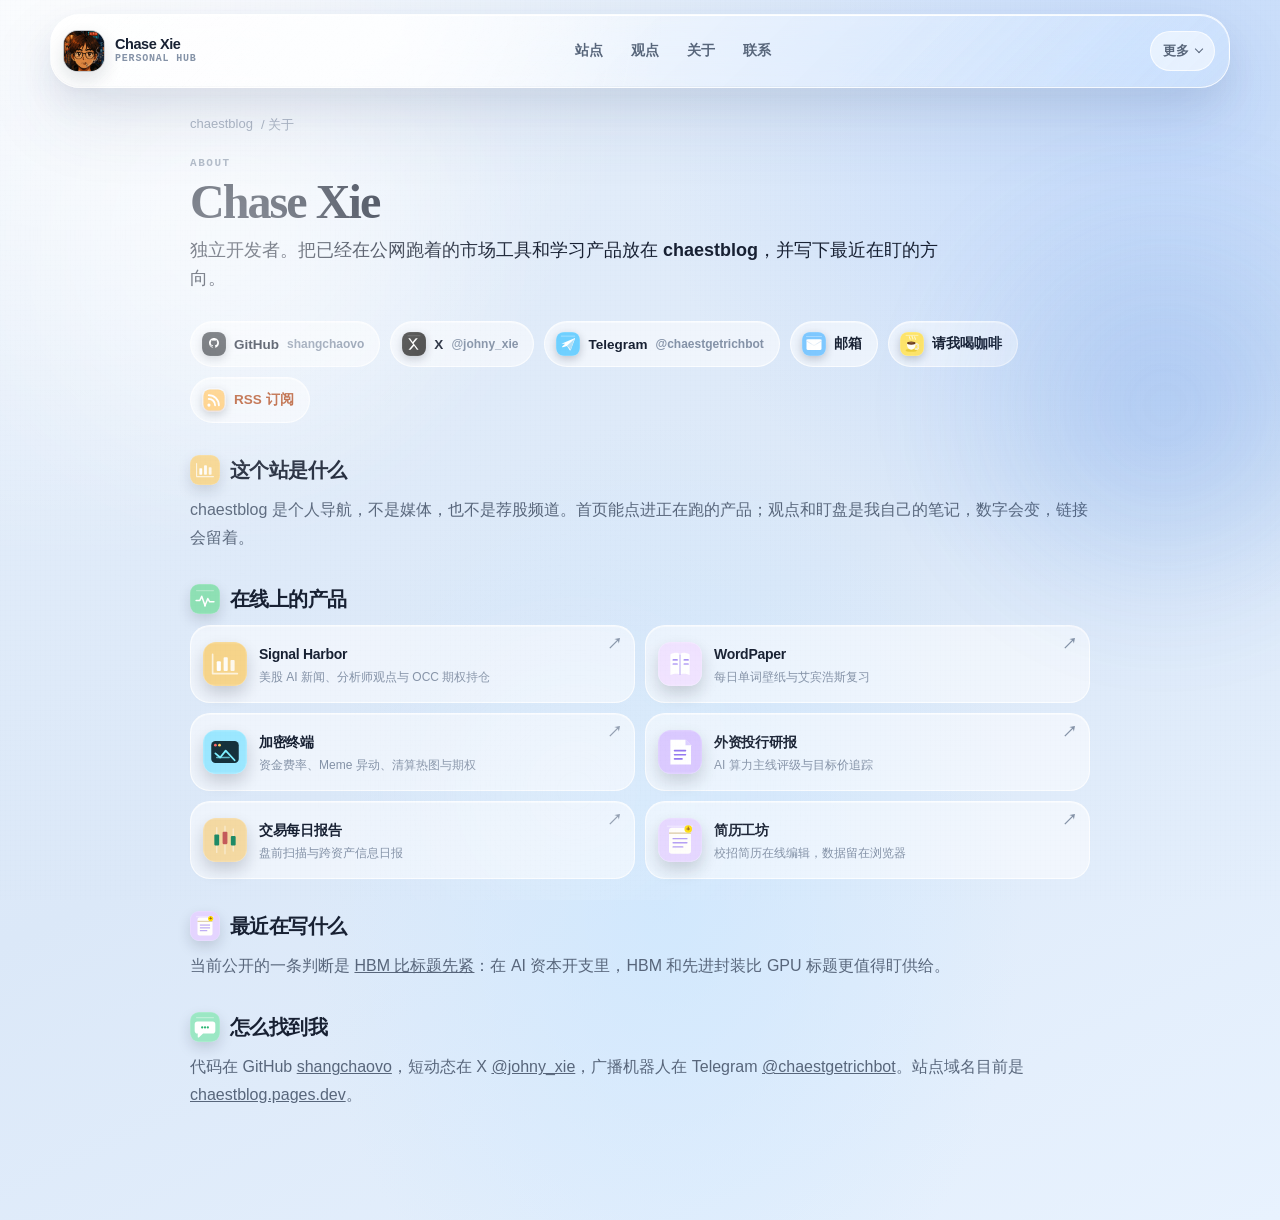
==== about/index.html @ 60d62b8c "Show the Telegram bot on the hub and ship the unpublished homepage updates with it. The live site no" ====
<!doctype html>
<html lang="zh-CN" data-theme="liquid">
  <head>
    <meta charset="UTF-8" />
    <meta name="viewport" content="width=device-width, initial-scale=1.0" />
    <title>关于 Chase Xie · chaestblog</title>
    <meta name="description" content="Chase Xie 是独立开发者。chaestblog 汇总 Signal Harbor、WordPaper 等已上线的市场工具和学习产品。" />
    <link rel="canonical" href="https://chaestblog.pages.dev/about/" />
    <link rel="alternate" type="application/rss+xml" title="chaestblog RSS" href="https://chaestblog.pages.dev/rss.xml" />
    <meta property="og:type" content="profile" />
    <meta property="og:locale" content="zh_CN" />
    <meta property="og:site_name" content="chaestblog" />
    <meta property="og:url" content="https://chaestblog.pages.dev/about/" />
    <meta property="og:title" content="关于 Chase Xie · chaestblog" />
    <meta property="og:description" content="独立开发者。做市场工具和学习产品，公开站点写在 chaestblog。" />
    <meta property="og:image" content="https://chaestblog.pages.dev/assets/og.jpg" />
    <meta name="twitter:card" content="summary_large_image" />
    <meta name="twitter:site" content="@johny_xie" />
    <meta name="twitter:title" content="关于 Chase Xie · chaestblog" />
    <meta name="twitter:description" content="独立开发者。做市场工具和学习产品，公开站点写在 chaestblog。" />
    <meta name="twitter:image" content="https://chaestblog.pages.dev/assets/og.jpg" />
    <link rel="icon" type="image/svg+xml" href="/assets/favicon.svg" />
    <link rel="stylesheet" href="/css/themes.css?v=20260905a" />
    <link rel="stylesheet" href="/css/styles.css?v=20260905a" />
    <script type="application/ld+json">
      {
        "@context": "https://schema.org",
        "@type": "AboutPage",
        "url": "https://chaestblog.pages.dev/about/",
        "name": "关于 Chase Xie",
        "inLanguage": "zh-CN",
        "mainEntity": {
          "@type": "Person",
          "@id": "https://chaestblog.pages.dev/#person",
          "name": "Chase Xie",
          "url": "https://chaestblog.pages.dev/",
          "image": "https://chaestblog.pages.dev/assets/avatar.jpg",
          "jobTitle": "独立开发者",
          "description": "做市场工具和学习产品，公开 Signal Harbor、WordPaper、加密终端、外资研报、交易日报和校招简历工坊。",
          "email": "mailto:shangchaoxie888@gmail.com",
          "sameAs": [
            "https://github.com/shangchaovo",
            "https://x.com/johny_xie",
            "https://t.me/chaestgetrichbot",
            "https://buymeacoffee.com/chasetse"
          ]
        }
      }
    </script>
    <script>
      (function () {
        try {
          var theme = localStorage.getItem("hubTheme");
          if (theme === "liquid" || theme === "eye" || theme === "ink") {
            document.documentElement.dataset.theme = theme;
            return;
          }
          if (window.matchMedia && window.matchMedia("(prefers-color-scheme: dark)").matches) {
            document.documentElement.dataset.theme = "ink";
          }
        } catch (error) {}
      })();
    </script>
  </head>
  <body class="page">
    <div class="atmosphere" aria-hidden="true">
      <span class="blob blob-a"></span>
      <span class="blob blob-b"></span>
      <span class="blob blob-c"></span>
    </div>
    <header class="nav glass">
      <a class="brand" href="/">
        <img class="brand-avatar" src="/assets/avatar.jpg" alt="Chase Xie" width="40" height="40" />
        <span class="brand-copy">
          <strong>Chase Xie</strong>
          <small>Personal Hub</small>
        </span>
      </a>
      <nav class="nav-links" aria-label="页面">
        <a href="/#sites">站点</a>
        <a href="/notes/">观点</a>
        <a href="/about/" aria-current="page">关于</a>
        <a href="/#contact">联系</a>
      </nav>
      <div class="nav-tools">
        <details class="nav-more">
          <summary>更多</summary>
          <div class="nav-more-panel">
            <span class="nav-menu-label">显示主题</span>
            <div class="theme-switch" role="radiogroup" aria-label="主题">
              <button class="theme-btn" type="button" data-theme="liquid" aria-pressed="true" title="Liquid Glass"><i class="orb orb-liquid" aria-hidden="true"></i><span>玻璃</span></button>
              <button class="theme-btn" type="button" data-theme="eye" aria-pressed="false" title="护眼"><i class="orb orb-eye" aria-hidden="true"></i><span>护眼</span></button>
              <button class="theme-btn" type="button" data-theme="ink" aria-pressed="false" title="墨夜"><i class="orb orb-ink" aria-hidden="true"></i><span>墨夜</span></button>
            </div>
          </div>
        </details>
      </div>
    </header>
    <main class="page-doc about-doc">
      <p class="crumbs"><a href="/">chaestblog</a> / 关于</p>
      <p class="kicker">About</p>
      <h1>Chase Xie</h1>
      <p class="lede">独立开发者。把已经在公网跑着的市场工具和学习产品放在 chaestblog，并写下最近在盯的方向。</p>
      <div class="identity-links">
        <a class="btn" rel="me noopener" href="https://github.com/shangchaovo" target="_blank"><img class="app-icon" src="/assets/icons/github.svg" alt="" width="22" height="22" />GitHub <span class="identity-handle">shangchaovo</span></a>
        <a class="btn" rel="me noopener" href="https://x.com/johny_xie" target="_blank"><img class="app-icon" src="/assets/icons/x.svg" alt="" width="22" height="22" />X <span class="identity-handle">@johny_xie</span></a>
        <a class="btn" href="https://t.me/chaestgetrichbot" target="_blank" rel="noopener"><img class="app-icon" src="/assets/icons/telegram.svg" alt="" width="22" height="22" />Telegram <span class="identity-handle">@chaestgetrichbot</span></a>
        <a class="btn" href="mailto:shangchaoxie888@gmail.com"><img class="app-icon" src="/assets/icons/mail.svg" alt="" width="22" height="22" />邮箱</a>
        <a class="btn" href="https://buymeacoffee.com/chasetse" target="_blank" rel="noopener"><img class="app-icon" src="/assets/icons/coffee.svg" alt="" width="22" height="22" />请我喝咖啡</a>
        <a class="btn rss-button" href="/rss/"><img class="app-icon" src="/assets/icons/rss.svg" alt="" width="22" height="22" />RSS 订阅</a>
      </div>
      <div class="prose">
        <h2><img class="section-icon" src="/assets/icons/chart.svg" alt="" width="30" height="30" />这个站是什么</h2>
        <p>chaestblog 是个人导航，不是媒体，也不是荐股频道。首页能点进正在跑的产品；观点和盯盘是我自己的笔记，数字会变，链接会留着。</p>
        <h2><img class="section-icon" src="/assets/icons/pulse.svg" alt="" width="30" height="30" />在线上的产品</h2>
        <ul class="about-projects">
          <li><a class="about-project" href="https://signal-harbor-terminal.signal-harbor.workers.dev/#overview" target="_blank" rel="noopener"><img class="app-icon" src="/assets/icons/chart.svg" alt="" width="44" height="44" /><span><strong>Signal Harbor</strong><small>美股 AI 新闻、分析师观点与 OCC 期权持仓</small></span><span class="about-project-arrow" aria-hidden="true">↗</span></a></li>
          <li><a class="about-project" href="https://wordpaper.pages.dev/" target="_blank" rel="noopener"><img class="app-icon" src="/assets/icons/book.svg" alt="" width="44" height="44" /><span><strong>WordPaper</strong><small>每日单词壁纸与艾宾浩斯复习</small></span><span class="about-project-arrow" aria-hidden="true">↗</span></a></li>
          <li><a class="about-project" href="https://crypto-funding-arbitrage.pages.dev/" target="_blank" rel="noopener"><img class="app-icon" src="/assets/icons/terminal.svg" alt="" width="44" height="44" /><span><strong>加密终端</strong><small>资金费率、Meme 异动、清算热图与期权</small></span><span class="about-project-arrow" aria-hidden="true">↗</span></a></li>
          <li><a class="about-project" href="https://fresearch.cc.cd/" target="_blank" rel="noopener"><img class="app-icon" src="/assets/icons/file.svg" alt="" width="44" height="44" /><span><strong>外资投行研报</strong><small>AI 算力主线评级与目标价追踪</small></span><span class="about-project-arrow" aria-hidden="true">↗</span></a></li>
          <li><a class="about-project" href="https://dailytrade.cc.cd/" target="_blank" rel="noopener"><img class="app-icon" src="/assets/icons/candles.svg" alt="" width="44" height="44" /><span><strong>交易每日报告</strong><small>盘前扫描与跨资产信息日报</small></span><span class="about-project-arrow" aria-hidden="true">↗</span></a></li>
          <li><a class="about-project" href="https://resume-5lv.pages.dev/" target="_blank" rel="noopener"><img class="app-icon" src="/assets/icons/notes.svg" alt="" width="44" height="44" /><span><strong>简历工坊</strong><small>校招简历在线编辑，数据留在浏览器</small></span><span class="about-project-arrow" aria-hidden="true">↗</span></a></li>
        </ul>
        <h2><img class="section-icon" src="/assets/icons/notes.svg" alt="" width="30" height="30" />最近在写什么</h2>
        <p>当前公开的一条判断是 <a href="/notes/hbm-supply/">HBM 比标题先紧</a>：在 AI 资本开支里，HBM 和先进封装比 GPU 标题更值得盯供给。</p>
        <h2><img class="section-icon" src="/assets/icons/chat.svg" alt="" width="30" height="30" />怎么找到我</h2>
        <p>代码在 GitHub <a rel="me" href="https://github.com/shangchaovo">shangchaovo</a>，短动态在 X <a rel="me" href="https://x.com/johny_xie">@johny_xie</a>，广播机器人在 Telegram <a href="https://t.me/chaestgetrichbot" target="_blank" rel="noopener">@chaestgetrichbot</a>。站点域名目前是 <a href="https://chaestblog.pages.dev/">chaestblog.pages.dev</a>。</p>
      </div>
    </main>
    <script src="/js/page.js?v=20260905a" type="module"></script>
  </body>
</html>
---- css/themes.css ----
:root {
  --font: -apple-system, BlinkMacSystemFont, "SF Pro Text", "PingFang SC", "Hiragino Sans GB", "Noto Sans CJK SC", sans-serif;
  --font-display: "Iowan Old Style", "Palatino Linotype", "Songti SC", "STSong", "Noto Serif CJK SC", Georgia, serif;
  --font-mono: "SFMono-Regular", "SF Mono", ui-monospace, Menlo, monospace;
  --radius: 32px;
  --radius-sm: 18px;
  --nav-h: 74px;
  --dock-h: 88px;
  --glass-x: 28%;
  --glass-y: 16%;
  --tint: #5b7fd6;
}

:root[data-theme="liquid"] {
  color-scheme: light;
  --bg-0: #e7f0fb;
  --bg-1: #dbe8f8;
  --ink: #182133;
  --sub: #58667b;
  --muted: #8492a7;
  --accent: #3978dc;
  --article-link: #1265d6;
  --accent-ink: #fff;
  --line: rgba(255, 255, 255, 0.74);
  --line-strong: rgba(43, 70, 110, 0.14);
  --glass-fill: linear-gradient(135deg, rgba(255, 255, 255, 0.77) 0%, rgba(255, 255, 255, 0.42) 46%, rgba(219, 233, 252, 0.46) 100%);
  --glass-thick: linear-gradient(135deg, rgba(255, 255, 255, 0.94), rgba(235, 244, 255, 0.65));
  --glass-shadow:
    inset 0 1px 0 rgba(255, 255, 255, 0.96),
    inset 0 -1px 0 rgba(40, 56, 78, 0.04),
    0 14px 32px rgba(56, 83, 123, 0.09),
    0 32px 74px rgba(56, 83, 123, 0.1);
  --good: #1f8a66;
  --warn: #c47b24;
  --danger: #c45b5b;
  --chip: rgba(255, 255, 255, 0.52);
  --grain: rgba(67, 98, 142, 0.025);
}

:root[data-theme="eye"] {
  color-scheme: light;
  --bg-0: #ece6d2;
  --bg-1: #e3ecd6;
  --ink: #333c2c;
  --sub: #5f6a4e;
  --muted: #7f896c;
  --accent: #53673a;
  --article-link: #2166b2;
  --accent-ink: #f7f3e4;
  --line: rgba(255, 250, 230, 0.74);
  --line-strong: rgba(72, 84, 52, 0.16);
  --glass-fill: linear-gradient(155deg, rgba(255, 251, 236, 0.78), rgba(232, 237, 210, 0.52));
  --glass-thick: linear-gradient(155deg, rgba(255, 252, 240, 0.92), rgba(236, 240, 214, 0.72));
  --glass-shadow:
    inset 0 1px 0 rgba(255, 255, 244, 0.92),
    0 12px 30px rgba(70, 82, 48, 0.08);
  --good: #456434;
  --warn: #9a6a28;
  --danger: #a85a48;
  --chip: rgba(255, 250, 232, 0.72);
  --grain: rgba(70, 82, 48, 0.04);
}

:root[data-theme="ink"] {
  color-scheme: dark;
  --bg-0: #090d14;
  --bg-1: #121925;
  --ink: #eef3fb;
  --sub: #9aa8bc;
  --muted: #748196;
  --accent: #7cb4ff;
  --article-link: #78b2ff;
  --accent-ink: #0b1018;
  --line: rgba(255, 255, 255, 0.14);
  --line-strong: rgba(180, 206, 240, 0.22);
  --glass-fill: linear-gradient(155deg, rgba(38, 52, 74, 0.72), rgba(14, 20, 32, 0.5));
  --glass-thick: linear-gradient(155deg, rgba(54, 72, 98, 0.8), rgba(20, 28, 42, 0.72));
  --glass-shadow:
    inset 0 1px 0 rgba(255, 255, 255, 0.14),
    0 18px 48px rgba(0, 0, 0, 0.38);
  --good: #6dcea0;
  --warn: #e0b05a;
  --danger: #ef8b8b;
  --chip: rgba(255, 255, 255, 0.07);
  --grain: rgba(255, 255, 255, 0.03);
}

[data-tint="violet"] { --tint: #6f63e8; }
[data-tint="cyan"] { --tint: #1f9bb8; }
[data-tint="amber"] { --tint: #c4842a; }
[data-tint="rose"] { --tint: #c45d70; }
[data-tint="gold"] { --tint: #b7922a; }
[data-tint="blue"] { --tint: #2b6fd6; }
[data-tint="green"] { --tint: #248b62; }

:root[data-theme="ink"] [data-tint="violet"] { --tint: #a8a0ff; }
:root[data-theme="ink"] [data-tint="cyan"] { --tint: #6ed5ea; }
:root[data-theme="ink"] [data-tint="amber"] { --tint: #e2b05c; }
:root[data-theme="ink"] [data-tint="rose"] { --tint: #f0a0ae; }
:root[data-theme="ink"] [data-tint="gold"] { --tint: #e6c66a; }
:root[data-theme="ink"] [data-tint="green"] { --tint: #71d6a5; }

html, body { min-height: 100%; }

body {
  margin: 0;
  color: var(--ink);
  font-family: var(--font);
  background:
    radial-gradient(ellipse at 6% -4%, rgba(255, 255, 255, 0.92), transparent 34%),
    radial-gradient(ellipse at 92% 8%, rgba(130, 178, 255, 0.3), transparent 32%),
    radial-gradient(ellipse at 52% 74%, rgba(202, 230, 255, 0.65), transparent 38%),
    linear-gradient(155deg, var(--bg-0), var(--bg-1) 52%, #e8f2fe);
}

body::after {
  content: "";
  position: fixed;
  inset: 0;
  z-index: 0;
  pointer-events: none;
  opacity: 0.32;
  background-image:
    linear-gradient(var(--grain) 1px, transparent 1px),
    linear-gradient(90deg, var(--grain) 1px, transparent 1px);
  background-size: 5px 5px;
}

.atmosphere {
  position: fixed;
  inset: 0;
  z-index: 0;
  overflow: hidden;
  pointer-events: none;
}

.blob {
  position: absolute;
  border-radius: 50%;
  filter: blur(52px);
  opacity: 0.65;
}

.blob-a {
  top: -8%;
  left: -6%;
  width: 48vw;
  height: 48vw;
  background: radial-gradient(circle, rgba(255, 255, 255, 0.92), transparent 68%);
}

.blob-b {
  top: 18%;
  right: -10%;
  width: 38vw;
  height: 38vw;
  background: radial-gradient(circle, color-mix(in srgb, var(--accent) 38%, transparent), transparent 70%);
}

.blob-c {
  bottom: -12%;
  left: 28%;
  width: 34vw;
  height: 34vw;
  background: radial-gradient(circle, rgba(255, 255, 255, 0.35), transparent 68%);
}

:root[data-theme="ink"] .blob-a {
  background: radial-gradient(circle, rgba(90, 140, 210, 0.22), transparent 68%);
}

@media (prefers-reduced-transparency: reduce) {
  :root {
    --glass-fill: var(--bg-0);
    --glass-thick: var(--bg-0);
  }
  .glass {
    backdrop-filter: none !important;
    -webkit-backdrop-filter: none !important;
  }
  .blob { display: none; }
}

@media (prefers-reduced-motion: reduce) {
  .blob { filter: none; }
}
---- css/styles.css ----
*, *::before, *::after { box-sizing: border-box; }
html { scroll-behavior: smooth; }
img { max-width: 100%; }
a { color: inherit; }
button, input, textarea, select { font: inherit; color: inherit; }
:focus-visible { outline: 2px solid var(--accent); outline-offset: 3px; }

.sprite {
  position: absolute;
  width: 0;
  height: 0;
  overflow: hidden;
}

.ic {
  width: 18px;
  height: 18px;
  flex: 0 0 auto;
  fill: none;
  stroke: currentColor;
  stroke-width: 1.75;
  stroke-linecap: round;
  stroke-linejoin: round;
}
.ic-lg { width: 26px; height: 26px; stroke-width: 1.6; }
.ic-fill { fill: currentColor; stroke: none; }

.app-icon {
  display: block;
  width: 40px;
  height: 40px;
  border-radius: 12px;
  object-fit: cover;
  flex: 0 0 auto;
  box-shadow: 0 8px 16px rgba(20, 28, 44, 0.18);
}

.sr-only {
  position: absolute;
  width: 1px;
  height: 1px;
  overflow: hidden;
  clip: rect(0 0 0 0);
}

body {
  position: relative;
  z-index: 1;
  padding-bottom: calc(var(--dock-h) + 36px);
}

.wrap {
  width: min(1180px, calc(100% - 36px));
  margin: 0 auto;
}

.glass {
  position: relative;
  isolation: isolate;
  overflow: hidden;
  border: 1px solid var(--line);
  background: var(--glass-fill);
  box-shadow: var(--glass-shadow);
  -webkit-backdrop-filter: blur(30px) saturate(1.28);
  backdrop-filter: blur(30px) saturate(1.28);
  transition: border-color .25s ease, box-shadow .25s ease, transform .25s ease;
}

.glass::before {
  content: "";
  position: absolute;
  inset: 0;
  pointer-events: none;
  background:
    radial-gradient(circle at var(--glass-x) var(--glass-y), rgba(255, 255, 255, 0.68), transparent 33%),
    linear-gradient(135deg, rgba(255, 255, 255, 0.52), transparent 33% 68%, rgba(192, 220, 255, 0.2));
}

:root[data-theme="ink"] .glass::before {
  background:
    radial-gradient(circle at var(--glass-x) var(--glass-y), rgba(180, 210, 255, 0.14), transparent 36%),
    linear-gradient(145deg, rgba(255, 255, 255, 0.08), transparent 42%);
}

.glass::after {
  content: "";
  position: absolute;
  inset: 0;
  pointer-events: none;
  border-radius: inherit;
  padding: 1px;
  background: linear-gradient(160deg, rgba(255, 255, 255, 0.85), transparent 28% 62%, rgba(255, 255, 255, 0.18));
  -webkit-mask: linear-gradient(#000 0 0) content-box, linear-gradient(#000 0 0);
  -webkit-mask-composite: xor;
  mask: linear-gradient(#000 0 0) content-box, linear-gradient(#000 0 0);
  mask-composite: exclude;
  opacity: 0.7;
}

.glass > * { position: relative; z-index: 1; }

.nav {
  position: sticky;
  top: 14px;
  z-index: 30;
  display: grid;
  grid-template-columns: auto minmax(0, 1fr) auto;
  align-items: center;
  gap: 14px;
  width: min(1180px, calc(100% - 28px));
  min-height: var(--nav-h);
  margin: 14px auto 0;
  padding: 10px 14px 10px 12px;
  border-radius: 30px;
  overflow: visible;
}
.nav::before { border-radius: inherit; }

.brand {
  display: flex;
  align-items: center;
  gap: 10px;
  min-width: 0;
  text-decoration: none;
}

.brand-copy {
  display: grid;
  line-height: 1.05;
  white-space: nowrap;
}

.brand-copy strong {
  font-size: 14.5px;
  font-weight: 720;
  letter-spacing: -0.03em;
}

.brand-copy small {
  color: var(--muted);
  font: 650 10px/1.3 var(--font-mono);
  letter-spacing: 0.08em;
  text-transform: uppercase;
}

.brand-avatar,
.hero-avatar {
  display: block;
  object-fit: cover;
  background: #1b2430;
}

.brand-avatar {
  width: 42px;
  height: 42px;
  border: 1px solid var(--line);
  border-radius: 15px;
  box-shadow: 0 8px 18px rgba(20, 32, 48, 0.12);
}

.nav-links {
  display: flex;
  justify-content: center;
  gap: 4px;
  min-width: 0;
}

.nav-links a {
  display: inline-flex;
  align-items: center;
  gap: 7px;
  padding: 8px 12px;
  border-radius: 999px;
  color: var(--sub);
  text-decoration: none;
  font-size: 13.5px;
  font-weight: 620;
  white-space: nowrap;
}

.nav-links a:hover,
.nav-links a:focus-visible {
  color: var(--ink);
  background: var(--chip);
}

.nav-tools {
  display: flex;
  align-items: center;
  justify-content: flex-end;
  gap: 8px;
}

.nav-more { position: relative; }
.nav-more summary {
  display: flex;
  align-items: center;
  gap: 7px;
  min-height: 40px;
  padding: 0 12px;
  border: 1px solid var(--line);
  border-radius: 999px;
  background: var(--chip);
  color: var(--sub);
  font-size: 13px;
  font-weight: 650;
  list-style: none;
  white-space: nowrap;
  cursor: pointer;
}
.nav-more summary::-webkit-details-marker { display: none; }
.nav-more summary::after {
  content: "";
  width: 6px;
  height: 6px;
  border-right: 1.5px solid currentColor;
  border-bottom: 1.5px solid currentColor;
  transform: translateY(-2px) rotate(45deg);
}
.nav-more[open] summary { color: var(--ink); border-color: var(--line-strong); }
.nav-more[open] summary::after { transform: translateY(2px) rotate(225deg); }
.nav-more-panel {
  position: absolute;
  top: calc(100% + 10px);
  right: 0;
  display: grid;
  gap: 10px;
  width: 256px;
  max-width: calc(100vw - 40px);
  padding: 16px;
  border: 1px solid var(--line-strong);
  border-radius: 22px;
  background: var(--glass-thick), var(--bg-0);
  box-shadow: var(--glass-shadow);
  -webkit-backdrop-filter: blur(30px);
  backdrop-filter: blur(30px);
}
.nav-menu-label { color: var(--muted); font-size: 11px; font-weight: 650; }
.nav-more-panel .theme-switch { justify-content: space-between; }
.nav-more-panel .theme-btn { flex: 1; justify-content: center; padding-inline: 8px; }
.nav-more-panel .admin-entry { justify-content: center; min-height: 40px; }

.admin-entry {
  display: inline-flex;
  align-items: center;
  gap: 6px;
  min-height: 34px;
  padding: 0 11px;
  border: 1px solid var(--line);
  border-radius: 999px;
  color: var(--sub);
  background: var(--chip);
  cursor: pointer;
  font-size: 12px;
  font-weight: 680;
}
.admin-entry:hover { color: var(--ink); border-color: var(--line-strong); }
.admin-entry.is-active { color: var(--good); border-color: color-mix(in srgb, var(--good) 34%, var(--line)); }

.theme-switch {
  display: flex;
  gap: 3px;
  padding: 4px;
  border: 1px solid var(--line);
  border-radius: 999px;
  background: var(--chip);
}

.theme-btn {
  display: inline-flex;
  align-items: center;
  gap: 6px;
  min-height: 34px;
  padding: 0 11px;
  border: 0;
  border-radius: 999px;
  color: var(--sub);
  background: transparent;
  cursor: pointer;
  font-size: 12px;
  font-weight: 650;
}

.theme-btn[aria-pressed="true"] {
  color: var(--ink);
  background: var(--glass-thick);
  box-shadow: var(--glass-shadow);
}

.orb {
  width: 9px;
  height: 9px;
  border-radius: 50%;
  box-shadow: 0 0 0 1px var(--line-strong);
}

.orb-liquid { background: conic-gradient(from 210deg, #fff, #d7e8f8, #f3e8ef, #e8f3ef, #fff); }
.orb-eye { background: linear-gradient(145deg, #efe7c8, #8ea36a); }
.orb-ink { background: linear-gradient(145deg, #1b2432, #7cb4ff); }

.hero-bento {
  margin-top: 28px;
}

.identity {
  display: flex;
  flex-direction: column;
  gap: 16px;
  padding: 26px 30px 24px;
  border-radius: var(--radius);
}

.identity-top {
  display: grid;
  grid-template-columns: 148px 1fr;
  gap: 22px;
  align-items: center;
}

.avatar-frame {
  justify-self: start;
  width: max-content;
  padding: 7px;
  border: 0;
  border-radius: 42px;
  background: var(--glass-thick);
  box-shadow: var(--glass-shadow);
  cursor: pointer;
}

.hero-avatar {
  width: 134px;
  height: 134px;
  border-radius: 34px;
}

.kicker {
  display: inline-flex;
  align-items: center;
  gap: 7px;
  margin: 0 0 8px;
  color: var(--muted);
  font: 700 11px/1 var(--font-mono);
  letter-spacing: 0.14em;
  text-transform: uppercase;
}

.identity h1,
.headline,
.section h2,
.card h3,
.note h3,
.sector h3 {
  letter-spacing: -0.04em;
}

.identity h1 {
  margin: 0;
  font-family: var(--font-display);
  font-size: clamp(40px, 6vw, 64px);
  font-weight: 650;
  line-height: 0.95;
}

.headline {
  margin: 10px 0 0;
  max-width: 18ch;
  color: var(--ink);
  font-size: clamp(20px, 2.4vw, 28px);
  font-weight: 620;
  line-height: 1.25;
}

.lead {
  max-width: 46ch;
  margin: 0;
  color: var(--sub);
  font-size: 16px;
  line-height: 1.7;
}

.now {
  display: flex;
  align-items: center;
  flex-wrap: wrap;
  gap: 8px 12px;
  margin: 0;
  padding: 10px 14px;
  border: 1px solid var(--line);
  border-radius: 16px;
  background: var(--chip);
}
.now-kicker {
  color: var(--muted);
  font: 700 11px/1 var(--font-mono);
  letter-spacing: 0.12em;
  text-transform: uppercase;
}
.now-text {
  flex: 1;
  min-width: 12ch;
  font-weight: 620;
}
.now .btn { min-height: 32px; padding: 0 10px; }

.hero-actions,
.editor-bar,
.card-links,
.modal-actions {
  display: flex;
  flex-wrap: wrap;
  gap: 8px;
}

.stat-row {
  display: grid;
  grid-template-columns: repeat(auto-fit, minmax(130px, 1fr));
  gap: 10px;
  margin-top: auto;
}

.stat {
  padding: 14px 16px;
  border: 1px solid var(--line);
  border-radius: 18px;
  background: var(--chip);
}

.stat b {
  display: block;
  font-size: 22px;
  letter-spacing: -0.04em;
}

.stat span {
  color: var(--muted);
  font: 650 11px/1.4 var(--font-mono);
  letter-spacing: 0.06em;
  text-transform: uppercase;
}

.well {
  display: grid;
  place-items: center;
  width: 48px;
  height: 48px;
  border-radius: 16px;
  color: var(--tint);
  background: color-mix(in srgb, var(--tint) 16%, var(--chip));
  box-shadow: inset 0 1px 0 rgba(255, 255, 255, 0.55);
}
.well.app {
  width: 52px;
  height: 52px;
  padding: 0;
  overflow: hidden;
  color: inherit;
  background: transparent;
  box-shadow: 0 10px 22px rgba(20, 28, 44, 0.16);
}
.well.app .app-icon {
  width: 100%;
  height: 100%;
  border-radius: 16px;
  box-shadow: none;
}
.btn .app-icon {
  width: 22px;
  height: 22px;
  border-radius: 7px;
  box-shadow: 0 3px 8px rgba(20, 28, 44, 0.22);
}
.btn .app-icon[width="18"] {
  width: 18px;
  height: 18px;
  border-radius: 6px;
}

.btn {
  display: inline-flex;
  align-items: center;
  justify-content: center;
  gap: 8px;
  min-height: 42px;
  padding: 0 15px;
  border: 1px solid var(--line);
  border-radius: 999px;
  background: var(--chip);
  box-shadow: inset 0 1px 0 rgba(255, 255, 255, 0.45);
  text-decoration: none;
  cursor: pointer;
  font-size: 13.5px;
  font-weight: 650;
}

.btn.primary {
  border-color: transparent;
  color: var(--accent-ink);
  background: var(--accent);
  box-shadow: 0 10px 24px color-mix(in srgb, var(--accent) 28%, transparent);
}

.btn.ghost { background: transparent; }
.btn:hover { transform: translateY(-1px); }
.btn.danger { color: var(--danger); }

.section { margin-top: 42px; scroll-margin-top: 110px; }

.section-head {
  display: flex;
  align-items: end;
  justify-content: space-between;
  gap: 16px;
  margin-bottom: 16px;
}

.section h2 {
  margin: 0;
  font-family: var(--font-display);
  font-size: 30px;
  font-weight: 650;
}

.hint {
  max-width: 28ch;
  margin: 0;
  color: var(--muted);
  font-size: 13px;
  line-height: 1.5;
  text-align: right;
}

.jumps {
  display: grid;
  grid-template-columns: 1fr 1fr;
  gap: 14px;
}
.contact-grid {
  display: grid;
  grid-template-columns: repeat(5, minmax(0, 1fr));
  gap: 14px;
}

.jump {
  display: flex;
  flex-direction: column;
  gap: 0;
  min-height: 0;
  padding: 0;
  border-radius: 26px;
  text-decoration: none;
}

.jump:hover { transform: translateY(-3px); }

.shot {
  display: block;
  overflow: hidden;
  aspect-ratio: 16 / 10;
  background: #161c27;
}
.shot img {
  width: 100%;
  height: 100%;
  object-fit: cover;
  object-position: top center;
  transition: transform .45s ease;
}
.jump:hover .shot img,
.card:hover .shot img { transform: scale(1.035); }

.jump-meta {
  display: flex;
  align-items: center;
  gap: 12px;
  padding: 14px 16px 16px;
}
.jump-meta .copy {
  display: grid;
  gap: 2px;
  min-width: 0;
  flex: 1;
}
.jump-meta .ic { color: var(--muted); }
.jump .well.app {
  width: 40px;
  height: 40px;
  border-radius: 12px;
}
.jump .well.app .app-icon { border-radius: 12px; }

.jump strong {
  font-size: 18px;
  letter-spacing: -0.03em;
}

.jump .copy span {
  color: var(--sub);
  font-size: 13.5px;
  line-height: 1.45;
}

.project-board {
  display: grid;
  grid-template-columns: repeat(3, minmax(0, 1fr));
  gap: 14px;
}

.card {
  display: flex;
  flex-direction: column;
  gap: 12px;
  min-height: 0;
  padding: 0 0 18px;
  border-radius: 26px;
}

.card[data-id="predict-pulse"] {
  grid-column: 1 / -1;
  display: grid;
  grid-template-columns: minmax(0, 1.55fr) minmax(300px, .8fr);
  grid-template-rows: auto auto 1fr auto auto auto;
  gap: 12px 0;
  padding-bottom: 0;
}

.card[data-id="predict-pulse"] > :not(.shot) { grid-column: 2; }

.card[data-id="predict-pulse"] .shot {
  grid-column: 1;
  grid-row: 1 / -1;
  min-height: 360px;
  aspect-ratio: auto;
  border-right: 1px solid color-mix(in srgb, var(--line-strong) 52%, transparent);
  border-bottom: 0;
}

.card[data-id="predict-pulse"] .card-top {
  align-self: end;
  padding-top: 24px;
}

.card[data-id="predict-pulse"] h3 {
  margin-top: 4px;
  font-size: clamp(26px, 3vw, 34px);
}

.card[data-id="predict-pulse"] > p {
  align-self: start;
  font-size: 15px;
}

.card[data-id="predict-pulse"] .card-links {
  align-self: end;
  margin-bottom: 22px;
}

.card .shot {
  border-radius: 0;
  border-bottom: 1px solid color-mix(in srgb, var(--line-strong) 52%, transparent);
}

.card-top,
.stock-head {
  display: flex;
  align-items: center;
  gap: 10px;
}

.card .card-top,
.card > p,
.card > .card-links,
.card > div:not(.shot):not(.card-top) {
  padding: 0 22px;
}

.stock-head { justify-content: flex-start; }
.stock-head .row-actions { margin-left: auto; }

.pill {
  display: inline-flex;
  align-items: center;
  gap: 6px;
  padding: 5px 9px;
  border-radius: 999px;
  background: var(--chip);
  color: var(--sub);
  font: 700 10.5px/1 var(--font-mono);
  letter-spacing: 0.06em;
  text-transform: uppercase;
}

.pill.live { color: var(--good); }
.pill.degraded { color: var(--warn); }
.live-dot {
  width: 7px;
  height: 7px;
  border-radius: 50%;
  background: currentColor;
  box-shadow: 0 0 0 4px color-mix(in srgb, currentColor 18%, transparent);
}

.card h3 {
  margin: 0;
  font-size: 22px;
  font-weight: 680;
}

.card:hover {
  border-color: color-mix(in srgb, var(--tint) 30%, var(--line));
  box-shadow: var(--glass-shadow), 0 18px 42px color-mix(in srgb, var(--tint) 14%, transparent);
  transform: translateY(-4px);
}

.card p,
.note p,
.sector p,
.stock p {
  margin: 0;
  color: var(--sub);
  line-height: 1.7;
}

.card-links { margin-top: auto; padding-top: 8px; }

.card .project-updated {
  margin-top: -4px;
  color: var(--muted);
  font: 650 11px/1.4 var(--font-mono);
}

.project-actions {
  flex-wrap: wrap;
  padding-top: 4px !important;
}

.project-actions .btn {
  min-height: 34px;
  padding: 0 10px;
  font-size: 12px;
}

.magazine {
  display: grid;
  grid-template-columns: 1fr 1fr;
  gap: 22px;
  align-items: start;
}

.magazine .section { margin-top: 42px; }

.editor-bar {
  display: none;
  align-items: center;
  margin-bottom: 12px;
}

.editor-hint {
  color: var(--muted);
  font-size: 12.5px;
}

.notes,
.stocks {
  display: grid;
  gap: 12px;
}

.note,
.sector {
  padding: 22px;
  border-radius: 26px;
}

.note:hover,
.sector:hover,
.contact:hover {
  border-color: color-mix(in srgb, var(--accent) 24%, var(--line));
  transform: translateY(-2px);
}

.note time,
.meta {
  display: inline-flex;
  align-items: center;
  gap: 6px;
  color: var(--muted);
  font: 650 11px/1 var(--font-mono);
  letter-spacing: 0.04em;
}

.note h3,
.sector h3 {
  margin: 10px 0 8px;
  font-size: 20px;
}

.note p,
.sector p,
.stock p { white-space: pre-wrap; }

.note-actions,
.row-actions {
  display: none;
  gap: 8px;
  margin-top: 12px;
}

body.admin .note-actions,
body.admin .row-actions,
body.admin .admin-only,
body.admin .editor-bar { display: flex; }

.admin-only { display: none; }

.stock {
  padding: 14px 16px;
  border: 1px solid var(--line);
  border-radius: 18px;
  background: var(--chip);
}

.symbol {
  min-width: 3.6em;
  color: var(--tint, var(--accent));
  font: 750 14px/1 var(--font-mono);
  letter-spacing: 0.04em;
}
.symbol a {
  color: inherit;
  text-decoration: none;
}
.symbol a:hover { text-decoration: underline; }

.disclaimer {
  margin: 14px 0 0;
  color: var(--muted);
  font-size: 12.5px;
  line-height: 1.55;
}

.contact {
  display: flex;
  flex-direction: column;
  gap: 10px;
  min-height: 148px;
  padding: 18px;
  border-radius: 24px;
  text-decoration: none;
}

.contact .well.app {
  width: 56px;
  height: 56px;
  border-radius: 16px;
}
.empty .app-icon {
  width: 48px;
  height: 48px;
  border-radius: 14px;
}
.dock-mark {
  display: grid;
  place-items: center;
  width: 42px;
  height: 42px;
  padding: 0;
  overflow: hidden;
  border-radius: 14px;
  background: transparent;
  box-shadow: 0 8px 16px rgba(20, 28, 44, 0.16);
}
.dock-mark .app-icon {
  width: 42px;
  height: 42px;
  border-radius: 14px;
  box-shadow: none;
}

.contact small { color: var(--muted); font-size: 12px; }
.contact strong { font-size: 15px; letter-spacing: -0.02em; word-break: break-all; }

.danmaku-stage {
  position: fixed;
  inset: 0;
  z-index: 20;
  overflow: hidden;
  pointer-events: none;
}

body.danmaku-hidden .danmaku-stage { display: none; }

.danmaku-item {
  position: absolute;
  left: 0;
  white-space: nowrap;
  font-weight: 700;
  letter-spacing: 0.01em;
  text-shadow: 0 1px 10px color-mix(in srgb, var(--bg-0) 70%, transparent);
  animation: fly linear forwards;
}

@keyframes fly {
  from { transform: translateX(100vw); }
  to { transform: translateX(-110%); }
}

.dock {
  position: fixed;
  right: 18px;
  bottom: 16px;
  z-index: 35;
  width: min(760px, calc(100% - 36px));
  padding: 10px;
  border-radius: 26px;
  transition: width .24s ease, border-radius .24s ease, transform .24s ease;
}

.dock.is-collapsed {
  width: auto;
  padding: 6px;
  border-radius: 22px;
}

.dock-toggle {
  display: none;
  align-items: center;
  gap: 8px;
  min-height: 46px;
  padding: 0 12px 0 0;
  border: 0;
  color: var(--ink);
  background: transparent;
  cursor: pointer;
  font-size: 13px;
  font-weight: 700;
}

.dock.is-collapsed .dock-toggle { display: flex; }

.dock-fields {
  display: flex;
  align-items: center;
  gap: 8px;
}

.dock.is-collapsed .dock-fields { display: none; }

.dock-fields::before {
  content: "留言";
  padding-left: 4px;
  font-size: 12px;
  font-weight: 720;
}

.dock-fields input {
  flex: 1;
  min-width: 0;
  height: 44px;
  padding: 0 14px;
  border: 1px solid var(--line);
  border-radius: 999px;
  background: var(--chip);
}

.dock-fields input.nick { flex: 0 0 98px; }

dialog {
  width: min(520px, calc(100% - 24px));
  max-height: calc(100dvh - 24px);
  padding: 0;
  border: 0;
  background: transparent;
  overflow: auto;
  border-radius: 26px;
}

#editorDialog { width: min(720px, calc(100% - 24px)); }
#adminPanelDialog { width: min(760px, calc(100% - 24px)); }

dialog::backdrop { background: rgba(16, 22, 32, 0.42); }

.modal { padding: 24px; border-radius: 26px; }
.modal h3 { margin: 0 0 8px; font-family: var(--font-display); font-size: 26px; }
.modal p { margin: 0 0 14px; color: var(--sub); line-height: 1.6; }

.field { display: grid; gap: 6px; margin-bottom: 12px; }
.field span { color: var(--muted); font-size: 12px; font-weight: 650; }
.field input,
.field textarea,
.field select {
  width: 100%;
  padding: 11px 12px;
  border: 1px solid var(--line-strong);
  border-radius: 14px;
  background: var(--chip);
}
.field textarea { min-height: 120px; resize: vertical; }

.field-grid {
  display: grid;
  grid-template-columns: repeat(2, minmax(0, 1fr));
  gap: 12px;
}

.field-grid .field { min-width: 0; }

.upload-field input {
  padding: 8px;
  cursor: pointer;
}

.panel-heading,
.panel-footer {
  display: flex;
  align-items: flex-start;
  justify-content: space-between;
  gap: 16px;
}

.panel-heading h3 { margin-bottom: 6px; }

.panel-grid {
  display: grid;
  grid-template-columns: repeat(3, minmax(0, 1fr));
  gap: 10px;
  margin: 20px 0;
}

.panel-action {
  display: grid;
  gap: 7px;
  min-height: 112px;
  padding: 16px;
  border: 1px solid var(--line-strong);
  border-radius: 20px;
  color: var(--ink);
  background: var(--chip);
  text-align: left;
  cursor: pointer;
}

.panel-action:hover {
  border-color: color-mix(in srgb, var(--accent) 38%, var(--line));
  transform: translateY(-2px);
}

.panel-action strong { font-size: 16px; }
.panel-action span { color: var(--muted); font-size: 12.5px; line-height: 1.5; }

.panel-tools {
  padding: 16px;
  border: 1px solid var(--line);
  border-radius: 20px;
  background: var(--chip);
}

.panel-label {
  margin: 0 0 10px !important;
  color: var(--muted) !important;
  font: 700 11px/1 var(--font-mono);
  letter-spacing: .1em;
  text-transform: uppercase;
}

.panel-footer {
  align-items: center;
  margin-top: 16px;
}

.toast-host {
  position: fixed;
  top: 96px;
  right: 18px;
  z-index: 50;
  display: grid;
  gap: 8px;
}

.toast {
  padding: 10px 14px;
  border-radius: 14px;
  font-size: 13px;
}

.empty {
  display: grid;
  place-items: center;
  gap: 8px;
  min-height: 140px;
  padding: 24px;
  color: var(--muted);
  text-align: center;
  border-radius: 24px;
}

@media (prefers-reduced-motion: reduce) {
  html { scroll-behavior: auto; }
  .jump:hover, .btn:hover { transform: none; }
  .jump:hover .shot img,
  .card:hover .shot img { transform: none; }
  .danmaku-item { animation: none; left: 12%; }
}

@media (max-width: 980px) {
  .magazine,
  .jumps,
  .contact-grid { grid-template-columns: 1fr 1fr; }
  .project-board { grid-template-columns: 1fr 1fr; }
  .card, .card.wide { grid-column: span 1; }
  .identity-top { grid-template-columns: 120px 1fr; }
  .hero-avatar { width: 106px; height: 106px; border-radius: 28px; }
  .hint { text-align: left; }
}

@media (max-width: 880px) {
  .section { scroll-margin-top: 146px; }
  .nav {
    grid-template-columns: minmax(0, 1fr) auto;
    gap: 8px 12px;
    padding: 10px 12px 8px;
    border-radius: 26px;
  }
  .nav-links {
    grid-column: 1 / -1;
    grid-row: 2;
    justify-content: space-between;
    gap: 0;
    padding-top: 4px;
    border-top: 1px solid var(--line);
  }
  .nav-links a {
    justify-content: center;
    min-height: 40px;
    padding: 8px 10px;
    gap: 5px;
  }
  .nav-tools { grid-column: 2; grid-row: 1; }
  .nav-tools .palette-key { display: none; }
}

@media (max-width: 720px) {
  .hero-bento { margin-top: 18px; }
  .identity { gap: 14px; padding: 20px; }
  .identity-top { grid-template-columns: 80px minmax(0, 1fr); gap: 14px; }
  .avatar-frame { padding: 5px; border-radius: 25px; }
  .hero-avatar { width: 70px; height: 70px; border-radius: 20px; }
  .identity .kicker { margin-bottom: 7px; font-size: 10px; }
  .identity h1 { font-size: clamp(29px, 8vw, 42px); }
  .headline { margin-top: 7px; font-size: 17px; line-height: 1.35; }
  .lead { font-size: 14px; line-height: 1.65; }
  .now { gap: 6px 10px; padding: 10px 12px; font-size: 13px; }
  .now-kicker { font-size: 10px; }
  .hero-actions { display: grid; grid-template-columns: repeat(2, minmax(0, 1fr)); }
  .hero-actions .btn { min-height: 42px; padding-inline: 8px; font-size: 13px; }
  .stat-row { grid-template-columns: repeat(2, minmax(0, 1fr)); gap: 8px; }
  .stat { display: flex; align-items: baseline; gap: 8px; padding: 11px 12px; border-radius: 14px; }
  .stat b { font-size: 20px; }
  .stat span { font-size: 10px; letter-spacing: 0; }
  .nav-links a { flex: 1; padding-inline: 5px; font-size: 12px; }
  .nav-links .ic { width: 15px; height: 15px; }
  .nav-tools { gap: 6px; }
  .nav-tools .palette-entry { min-height: 40px; padding-inline: 10px; gap: 5px; }
  .nav-tools .nav-more summary { padding-inline: 10px; }
  .brand { gap: 8px; }
  .brand-avatar { width: 36px; height: 36px; border-radius: 12px; }
  .brand-copy strong { font-size: 13px; }
  .brand-copy small { font-size: 9px; }
  .magazine,
  .jumps,
  .contact-grid,
  .project-board { grid-template-columns: 1fr; }
  .card[data-id="predict-pulse"] {
    grid-column: span 1;
    display: flex;
    padding-bottom: 18px;
  }
  .card[data-id="predict-pulse"] .shot {
    min-height: 0;
    aspect-ratio: 16 / 10;
    border-right: 0;
    border-bottom: 1px solid color-mix(in srgb, var(--line-strong) 52%, transparent);
  }
  .card[data-id="predict-pulse"] .card-top { padding-top: 0; }
  .card[data-id="predict-pulse"] h3 { font-size: 22px; }
  .card[data-id="predict-pulse"] .card-links { margin-bottom: 0; }
  .dock:not(.is-collapsed) {
    right: 12px;
    bottom: 12px;
    left: 12px;
    width: auto;
  }
  .dock-fields { flex-wrap: wrap; }
  .dock-fields::before { display: none; }
  .dock-fields input.nick, .dock-fields input { flex: 1 1 100%; }
  .dock-fields .btn { flex: 1 1 auto; }
  .field-grid, .panel-grid { grid-template-columns: 1fr; }
  .panel-heading { align-items: center; }
}

.note h3 a {
  color: inherit;
  text-decoration: none;
}
.note h3 a:hover,
.note-more a:hover { text-decoration: underline; }
.note-more {
  margin: 10px 0 0;
  font-size: 14px;
  font-weight: 620;
}

body.page {
  padding-bottom: 48px;
}
body.page .nav {
  position: sticky;
  top: 12px;
}
.page-doc {
  width: min(760px, calc(100% - 36px));
  margin: 28px auto 64px;
}
.page-doc .crumbs {
  display: flex;
  flex-wrap: wrap;
  gap: 8px;
  margin: 0 0 18px;
  color: var(--muted);
  font-size: 13px;
}
.page-doc .crumbs a { text-decoration: none; }
.page-doc .crumbs a:hover { color: var(--ink); }
.page-doc h1 {
  margin: 0 0 10px;
  font-family: var(--font-display);
  font-size: clamp(32px, 5vw, 48px);
  font-weight: 650;
  letter-spacing: -0.04em;
  line-height: 1.05;
}
.page-doc .lede {
  margin: 0 0 28px;
  color: var(--ink);
  font-size: 18px;
  font-weight: 560;
  line-height: 1.55;
}
.page-doc .prose p,
.page-doc .prose li {
  color: var(--sub);
  font-size: 16px;
  line-height: 1.75;
}
.page-doc .prose p { margin: 0 0 1em; }
.page-doc .prose h2 {
  margin: 1.6em 0 0.55em;
  font-size: 20px;
  letter-spacing: -0.03em;
}
.page-doc .prose ol,
.page-doc .prose ul {
  margin: 0 0 1em;
  padding-left: 1.2em;
}
.page-doc .identity-links {
  display: flex;
  flex-wrap: wrap;
  gap: 10px;
  margin: 8px 0 28px;
}
.page-doc .identity-links .btn {
  min-height: 46px;
  padding-inline: 11px 15px;
}
.page-doc .identity-links .app-icon {
  width: 24px;
  height: 24px;
  border-radius: 8px;
}
.identity-handle {
  color: var(--muted);
  font-size: 12px;
  font-weight: 620;
}
.rss-button {
  color: color-mix(in srgb, #e96120 74%, var(--ink));
}
.about-doc {
  width: min(900px, calc(100% - 36px));
}
.about-doc .lede { max-width: 760px; }
.about-doc .prose h2 {
  display: flex;
  align-items: center;
  gap: 10px;
}
.about-doc .section-icon {
  width: 30px;
  height: 30px;
  border-radius: 9px;
  box-shadow: 0 6px 14px rgba(20, 28, 44, 0.15);
}
.page-doc .prose .about-projects {
  display: grid;
  grid-template-columns: repeat(2, minmax(0, 1fr));
  gap: 10px;
  margin: 0 0 1.25em;
  padding: 0;
  list-style: none;
}
.page-doc .prose .about-projects li { font-size: inherit; }
.about-project {
  display: grid;
  grid-template-columns: 44px minmax(0, 1fr) auto;
  align-items: center;
  gap: 12px;
  min-height: 78px;
  padding: 12px;
  border: 1px solid var(--line);
  border-radius: 20px;
  color: var(--ink);
  background: var(--chip);
  box-shadow: inset 0 1px 0 rgba(255, 255, 255, 0.46);
  text-decoration: none;
  transition: transform .2s ease, border-color .2s ease, background .2s ease;
}
.about-project:hover,
.about-project:focus-visible {
  border-color: color-mix(in srgb, var(--accent) 30%, var(--line));
  background: color-mix(in srgb, var(--accent) 8%, var(--chip));
  transform: translateY(-2px);
}
.about-project .app-icon {
  width: 44px;
  height: 44px;
  border-radius: 13px;
}
.about-project > span:not(.about-project-arrow) { min-width: 0; }
.about-project strong {
  display: block;
  margin-bottom: 3px;
  font-size: 14px;
  letter-spacing: -0.02em;
}
.about-project small {
  display: block;
  color: var(--muted);
  font-size: 12px;
  line-height: 1.45;
}
.about-project-arrow {
  align-self: start;
  color: var(--muted);
  font: 700 15px/1 var(--font-mono);
}
.article-page .prose a {
  color: var(--article-link);
  font-weight: 650;
  text-decoration-color: color-mix(in srgb, var(--article-link) 52%, transparent);
  text-decoration-thickness: 1.5px;
  text-underline-offset: 0.18em;
}
.article-page .prose a:hover,
.article-page .prose a:focus-visible {
  color: color-mix(in srgb, var(--article-link) 78%, var(--ink));
  text-decoration-color: currentColor;
}
.page-doc .updated {
  margin: 0 0 22px;
  color: var(--muted);
  font: 650 12px/1 var(--font-mono);
}
.page-doc .disclaimer {
  margin-top: 28px;
}

@media (max-width: 700px) {
  .page-doc .prose .about-projects { grid-template-columns: 1fr; }
  .identity-handle { display: none; }
}

.rss-view {
  width: min(860px, calc(100% - 36px));
  margin: 34px auto 72px;
}
.rss-hero {
  display: grid;
  grid-template-columns: minmax(0, 1fr) 180px;
  align-items: center;
  gap: 28px;
  padding: 38px;
  border-radius: 34px;
}
.rss-copy h1 {
  margin: 10px 0 12px;
  font-family: var(--font-display);
  font-size: clamp(34px, 6vw, 58px);
  font-weight: 650;
  letter-spacing: -0.05em;
  line-height: 1;
}
.rss-copy .lede {
  max-width: 580px;
  margin: 0;
  color: var(--sub);
  font-size: 16px;
  line-height: 1.7;
}
.rss-address {
  margin-top: 24px;
  padding: 14px;
  border: 1px solid var(--line);
  border-radius: 20px;
  background: var(--chip);
}
.rss-address label {
  display: block;
  margin: 0 0 8px 3px;
  color: var(--muted);
  font: 700 11px/1 var(--font-mono);
  letter-spacing: 0.08em;
  text-transform: uppercase;
}
.rss-address-row {
  display: flex;
  gap: 8px;
}
.rss-address input {
  flex: 1;
  min-width: 0;
  height: 44px;
  padding: 0 13px;
  border: 1px solid var(--line-strong);
  border-radius: 13px;
  color: var(--ink);
  background: color-mix(in srgb, var(--glass-fill) 78%, transparent);
  font: 600 12px/1 var(--font-mono);
}
.rss-address p {
  margin: 9px 3px 0;
  color: var(--muted);
  font-size: 12px;
  line-height: 1.5;
}
.rss-beacon {
  position: relative;
  display: grid;
  place-items: center;
  width: 156px;
  height: 156px;
  margin: auto;
}
.rss-beacon img {
  position: relative;
  z-index: 2;
  width: 92px;
  height: 92px;
  border-radius: 28px;
  box-shadow: 0 22px 42px rgba(220, 89, 28, 0.3);
}
.rss-ring {
  position: absolute;
  border: 1px solid color-mix(in srgb, #ef722e 38%, transparent);
  border-radius: 50%;
  animation: rss-pulse 3s ease-out infinite;
}
.rss-ring-a { inset: 18px; }
.rss-ring-b { inset: 0; animation-delay: 1.05s; }
@keyframes rss-pulse {
  0%, 22% { opacity: .18; transform: scale(.78); }
  70% { opacity: .7; }
  100% { opacity: 0; transform: scale(1.08); }
}
.rss-help {
  display: grid;
  grid-template-columns: minmax(180px, .7fr) 1.3fr;
  align-items: end;
  gap: 28px;
  margin: 34px 4px 18px;
}
.rss-help h2,
.rss-section-head h2 {
  margin: 5px 0 0;
  font-family: var(--font-display);
  font-size: 28px;
  letter-spacing: -0.035em;
}
.rss-help > p {
  margin: 0;
  color: var(--sub);
  font-size: 14px;
  line-height: 1.7;
}
.rss-section-head {
  display: flex;
  align-items: center;
  justify-content: space-between;
  margin: 0 4px 12px;
}
.rss-section-head span {
  color: var(--muted);
  font: 650 11px/1 var(--font-mono);
}
.rss-entries { display: grid; gap: 10px; }
.rss-entry {
  display: grid;
  grid-template-columns: 48px minmax(0, 1fr) auto;
  align-items: center;
  gap: 14px;
  padding: 16px;
  border-radius: 22px;
  color: inherit;
  text-decoration: none;
}
.rss-entry:hover {
  border-color: color-mix(in srgb, #ef722e 30%, var(--line));
  transform: translateY(-2px);
}
.rss-entry-icon img {
  display: block;
  width: 44px;
  height: 44px;
  border-radius: 13px;
}
.rss-entry-copy { display: grid; gap: 4px; }
.rss-entry time {
  color: var(--muted);
  font: 650 10px/1 var(--font-mono);
}
.rss-entry strong { font-size: 16px; }
.rss-entry small { color: var(--sub); font-size: 12px; line-height: 1.5; }
.rss-entry-arrow { color: #df651f; font: 700 18px/1 var(--font-mono); }

@media (max-width: 700px) {
  .rss-hero { grid-template-columns: 1fr; padding: 24px; }
  .rss-beacon { order: -1; width: 116px; height: 116px; }
  .rss-beacon img { width: 72px; height: 72px; border-radius: 22px; }
  .rss-address-row { align-items: stretch; flex-direction: column; }
  .rss-address-row .btn { width: 100%; }
  .rss-help { grid-template-columns: 1fr; gap: 10px; }
}

@media (prefers-reduced-motion: reduce) {
  .rss-ring { animation: none; }
}

/* ============================================================
   在线站点 · 自动滚动展示(横向跑马灯)
   默认保持原 grid;仅当 JS 判定可滚动时给 body 加 .marquee-on 才启用。
   无 JS / prefers-reduced-motion / 管理态 都回退为普通 grid。
   ============================================================ */
.board-marquee { position: relative; }

body.marquee-on .board-marquee {
  overflow: hidden;
  padding-block: 10px; /* 给 hover 上移/阴影留点纵向空间,避免被裁掉 */
  /* 两侧渐隐,提示“后面还有” */
  -webkit-mask-image: linear-gradient(90deg, transparent, #000 5%, #000 95%, transparent);
  mask-image: linear-gradient(90deg, transparent, #000 5%, #000 95%, transparent);
}

/* 卡片排成一行、宽度按需,整轨做无缝位移动画 */
body.marquee-on .project-board {
  display: flex;
  gap: 0;
  width: max-content;
  animation: board-marquee var(--board-dur, 46s) linear infinite;
  will-change: transform;
}

/* 统一卡片宽度;用 margin 当间距(而不是 gap),保证 -50% 位移正好是一整组 */
body.marquee-on .project-board .card {
  flex: 0 0 auto;
  width: min(80vw, 360px);
  margin-right: 14px;
}

/* 特色卡(predict-pulse 全宽卡)在跑马灯里退化为普通竖排卡 */
body.marquee-on .project-board .card[data-id="predict-pulse"] {
  display: flex;
  flex-direction: column;
  padding-bottom: 18px;
}
body.marquee-on .project-board .card[data-id="predict-pulse"] > :not(.shot) { grid-column: auto; }
body.marquee-on .project-board .card[data-id="predict-pulse"] .shot {
  grid-column: auto;
  grid-row: auto;
  min-height: 0;
  aspect-ratio: 16 / 10;
  border-right: 0;
  border-bottom: 1px solid color-mix(in srgb, var(--line-strong) 52%, transparent);
}
body.marquee-on .project-board .card[data-id="predict-pulse"] .card-top { align-self: auto; padding-top: 0; }
body.marquee-on .project-board .card[data-id="predict-pulse"] h3 { margin-top: 0; font-size: 22px; }
body.marquee-on .project-board .card[data-id="predict-pulse"] > p { align-self: auto; font-size: 14px; }
body.marquee-on .project-board .card[data-id="predict-pulse"] .card-links { align-self: auto; margin-bottom: 0; }

/* 悬停 / 键盘聚焦时暂停,方便看清和点开 */
body.marquee-on .board-marquee:hover .project-board,
body.marquee-on .board-marquee:focus-within .project-board {
  animation-play-state: paused;
}

@keyframes board-marquee {
  to { transform: translateX(-50%); }
}

/* 兜底:减少动态时绝不滚动(JS 侧已拦截,这里再保险一层) */
@media (prefers-reduced-motion: reduce) {
  body.marquee-on .project-board { animation: none; }
}

/* ---- 命令面板(⌘K) ---- */
.palette-entry {
  display: inline-flex;
  align-items: center;
  gap: 7px;
  min-height: 38px;
  padding: 0 12px;
  border: 1px solid var(--line);
  border-radius: 999px;
  background: var(--chip);
  color: var(--sub);
  font: inherit;
  font-size: 13px;
  font-weight: 650;
  cursor: pointer;
}

.palette-entry:hover { color: var(--ink); border-color: var(--line-strong); }
.palette-entry[hidden] { display: none; }

.palette-key {
  padding: 2px 6px;
  border: 1px solid var(--line-strong);
  border-radius: 7px;
  color: var(--muted);
  font: 600 11px/1.4 var(--font-mono);
}

#paletteDialog { width: min(620px, calc(100% - 24px)); }

.palette { padding: 14px; }

.palette-head {
  display: flex;
  align-items: center;
  gap: 10px;
  padding: 0 4px 12px;
  border-bottom: 1px solid var(--line-strong);
}

.palette-head .ic { color: var(--muted); }

.palette-head input {
  flex: 1;
  min-width: 0;
  padding: 8px 0;
  border: 0;
  background: transparent;
  color: var(--ink);
  font: inherit;
  font-size: 17px;
}

.palette-head input:focus { outline: none; }
.palette-head input::-webkit-search-cancel-button { display: none; }

.palette-list {
  display: grid;
  gap: 2px;
  max-height: min(52vh, 420px);
  margin: 10px 0 0;
  padding: 0;
  overflow-y: auto;
  list-style: none;
}

.palette-item {
  display: grid;
  grid-template-columns: 52px 1fr auto;
  align-items: center;
  gap: 10px;
  width: 100%;
  padding: 10px 12px;
  border: 0;
  border-radius: 14px;
  background: transparent;
  color: var(--ink);
  font: inherit;
  text-align: left;
  cursor: pointer;
}

.palette-item:hover,
.palette-item.is-active { background: var(--chip); }

.palette-group {
  color: var(--muted);
  font-size: 11px;
  font-weight: 700;
}

.palette-title {
  overflow: hidden;
  font-size: 15px;
  font-weight: 650;
  text-overflow: ellipsis;
  white-space: nowrap;
}

.palette-hint { color: var(--muted); font-size: 12px; }

.palette-empty { padding: 18px 12px; color: var(--muted); font-size: 14px; }

.palette-foot {
  margin: 10px 4px 0;
  color: var(--muted);
  font-size: 11.5px;
}

/* ---- 观点归档页 ---- */
.archive-list { display: grid; gap: 10px; margin-top: 22px; }

.archive-item {
  display: grid;
  gap: 5px;
  padding: 16px 18px;
  border-radius: var(--radius-sm);
  color: inherit;
  text-decoration: none;
  transition: transform .2s ease;
}

.archive-item:hover { transform: translateY(-2px); }
.archive-item time { color: var(--muted); font: 600 12px/1 var(--font-mono); }
.archive-item strong { font-family: var(--font-display); font-size: 20px; letter-spacing: -0.01em; }
.archive-item small { color: var(--sub); font-size: 13.5px; line-height: 1.6; }

.archive-note { gap: 12px; scroll-margin-top: 146px; }
.archive-note:hover { transform: none; }
.archive-note h2 {
  margin: 0;
  font-family: var(--font-display);
  font-size: 22px;
  letter-spacing: -0.02em;
  line-height: 1.35;
}
.archive-note-body {
  margin: 0;
  color: var(--sub);
  font-size: 15px;
  line-height: 1.75;
  white-space: pre-wrap;
  overflow-wrap: anywhere;
}
.archive-note-body p { margin: 0; }
.archive-permalink {
  justify-self: start;
  padding-block: 6px;
  color: var(--article-link);
  font-size: 14px;
  font-weight: 650;
  text-underline-offset: 3px;
}
.archive-permalink:hover { color: var(--ink); }

.note-nav { margin-top: 28px; font-size: 14px; }
.note-nav a { color: var(--sub); }
.note-nav a:hover { color: var(--ink); }

.notfound-doc { padding-top: 12vh; }

.hint a { color: inherit; text-decoration: none; }
.hint a:hover { color: var(--ink); }

/* ---- Markdown 正文里新增的块级元素 ---- */
.page-doc .prose h3 {
  margin: 1.6em 0 0.5em;
  font-family: var(--font-display);
  font-size: 20px;
}

.page-doc .prose blockquote {
  margin: 1.2em 0;
  padding: 2px 0 2px 16px;
  border-left: 3px solid var(--line-strong);
  color: var(--sub);
}

.page-doc .prose pre {
  margin: 1.2em 0;
  padding: 14px 16px;
  overflow-x: auto;
  border: 1px solid var(--line-strong);
  border-radius: 14px;
  background: var(--chip);
}

.page-doc .prose code {
  padding: 1px 5px;
  border-radius: 6px;
  background: var(--chip);
  font: 0.92em/1.5 var(--font-mono);
}

.page-doc .prose pre code { padding: 0; background: none; }

.page-doc .prose hr {
  margin: 2em 0;
  border: 0;
  border-top: 1px solid var(--line-strong);
}

@media (max-width: 720px) {
  .palette-item { grid-template-columns: 46px 1fr; }
  .palette-hint { display: none; }
}

.field-note {
  margin: -4px 0 14px;
  color: var(--muted);
  font-size: 12px;
  line-height: 1.6;
}
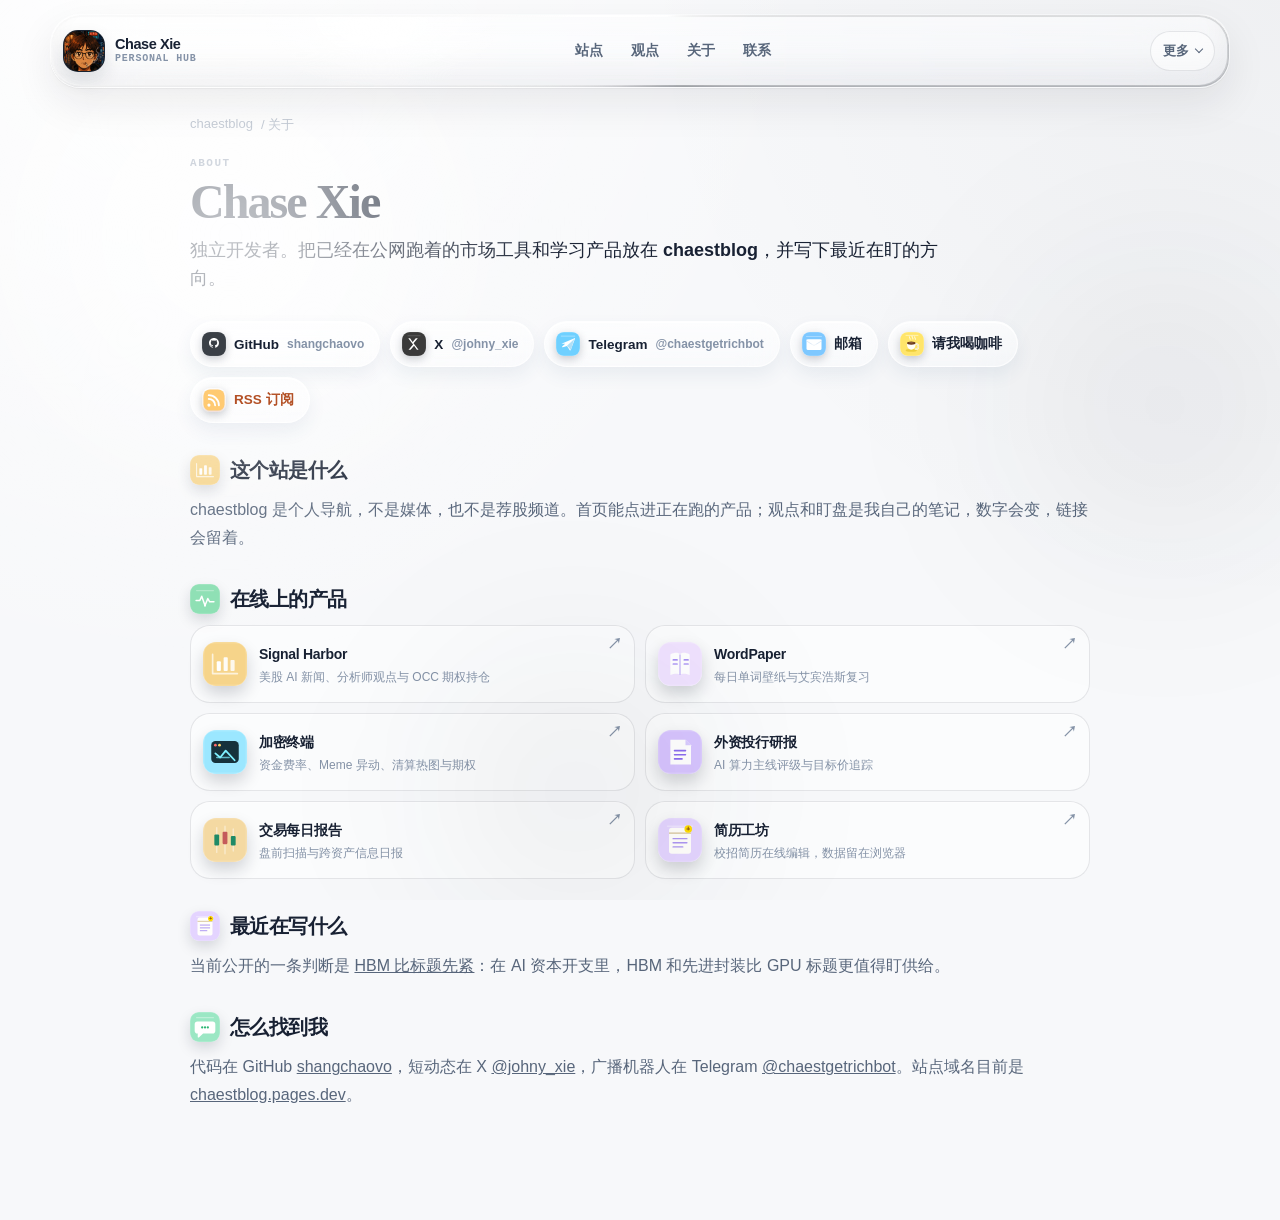
==== commit 22651ed8: "Make liquid glass read as a clear lens on a white page. The highlight follows the pointer with a sli" ====
--- a/about/index.html
+++ b/about/index.html
@@ -20,8 +20,8 @@
     <meta name="twitter:description" content="独立开发者。做市场工具和学习产品，公开站点写在 chaestblog。" />
     <meta name="twitter:image" content="https://chaestblog.pages.dev/assets/og.jpg" />
     <link rel="icon" type="image/svg+xml" href="/assets/favicon.svg" />
-    <link rel="stylesheet" href="/css/themes.css?v=20260905a" />
-    <link rel="stylesheet" href="/css/styles.css?v=20260905a" />
+    <link rel="stylesheet" href="/css/themes.css?v=20260922b" />
+    <link rel="stylesheet" href="/css/styles.css?v=20260922b" />
     <script type="application/ld+json">
       {
         "@context": "https://schema.org",
@@ -127,6 +127,6 @@
         <p>代码在 GitHub <a rel="me" href="https://github.com/shangchaovo">shangchaovo</a>，短动态在 X <a rel="me" href="https://x.com/johny_xie">@johny_xie</a>，广播机器人在 Telegram <a href="https://t.me/chaestgetrichbot" target="_blank" rel="noopener">@chaestgetrichbot</a>。站点域名目前是 <a href="https://chaestblog.pages.dev/">chaestblog.pages.dev</a>。</p>
       </div>
     </main>
-    <script src="/js/page.js?v=20260905a" type="module"></script>
+    <script src="/js/page.js?v=20260922b" type="module"></script>
   </body>
 </html>
--- a/css/themes.css
+++ b/css/themes.css
@@ -8,33 +8,43 @@
   --dock-h: 88px;
   --glass-x: 28%;
   --glass-y: 16%;
+  --glass-angle: -32deg;
   --tint: #5b7fd6;
+  /* 略欠阻尼的弹簧，接近系统控件松手后的那一下回弹 */
+  --spring: linear(0, 0.006, 0.023 1.8%, 0.096 4.2%, 0.532 16.2%, 0.76 24.2%, 0.91 32.4%, 0.988 41.2%, 1.028 49.4%, 1.041 57.2%, 1.032 65.4%, 1.012 79%, 1.002 88.6%, 1);
 }
 
 :root[data-theme="liquid"] {
   color-scheme: light;
-  --bg-0: #e7f0fb;
-  --bg-1: #dbe8f8;
+  --bg-0: #fff;
+  --bg-1: #f7f8fa;
   --ink: #182133;
   --sub: #58667b;
   --muted: #8492a7;
   --accent: #3978dc;
   --article-link: #1265d6;
   --accent-ink: #fff;
-  --line: rgba(255, 255, 255, 0.74);
-  --line-strong: rgba(43, 70, 110, 0.14);
-  --glass-fill: linear-gradient(135deg, rgba(255, 255, 255, 0.77) 0%, rgba(255, 255, 255, 0.42) 46%, rgba(219, 233, 252, 0.46) 100%);
-  --glass-thick: linear-gradient(135deg, rgba(255, 255, 255, 0.94), rgba(235, 244, 255, 0.65));
+  --line: rgba(28, 36, 48, 0.1);
+  --line-strong: rgba(28, 36, 48, 0.16);
+  --glass-blur: 28px;
+  --glass-sat: 1.4;
+  --glass-fill: linear-gradient(180deg, rgba(255, 255, 255, 0.58) 0%, rgba(255, 255, 255, 0.18) 38%, rgba(255, 255, 255, 0.28) 100%);
+  --glass-thick: linear-gradient(180deg, rgba(255, 255, 255, 0.78), rgba(255, 255, 255, 0.42));
+  --glass-spot: rgba(255, 255, 255, 0.95);
+  --glass-sheen: rgba(255, 255, 255, 0.82);
+  --glass-foot: rgba(22, 28, 36, 0.07);
+  --glass-rim: #fff;
   --glass-shadow:
-    inset 0 1px 0 rgba(255, 255, 255, 0.96),
-    inset 0 -1px 0 rgba(40, 56, 78, 0.04),
-    0 14px 32px rgba(56, 83, 123, 0.09),
-    0 32px 74px rgba(56, 83, 123, 0.1);
+    inset 0 1px 0 #fff,
+    inset 0 -14px 22px rgba(22, 28, 36, 0.05),
+    0 1px 1px rgba(22, 28, 36, 0.04),
+    0 14px 34px rgba(22, 28, 36, 0.07),
+    0 36px 72px rgba(22, 28, 36, 0.06);
   --good: #1f8a66;
   --warn: #c47b24;
   --danger: #c45b5b;
   --chip: rgba(255, 255, 255, 0.52);
-  --grain: rgba(67, 98, 142, 0.025);
+  --grain: rgba(22, 28, 36, 0.04);
 }
 
 :root[data-theme="eye"] {
@@ -73,11 +83,20 @@
   --accent-ink: #0b1018;
   --line: rgba(255, 255, 255, 0.14);
   --line-strong: rgba(180, 206, 240, 0.22);
-  --glass-fill: linear-gradient(155deg, rgba(38, 52, 74, 0.72), rgba(14, 20, 32, 0.5));
-  --glass-thick: linear-gradient(155deg, rgba(54, 72, 98, 0.8), rgba(20, 28, 42, 0.72));
+  --glass-blur: 34px;
+  --glass-sat: 1.65;
+  --glass-fill: linear-gradient(165deg, rgba(255, 255, 255, 0.14) 0%, rgba(22, 32, 48, 0.46) 48%, rgba(8, 12, 20, 0.58) 100%);
+  --glass-thick: linear-gradient(180deg, rgba(72, 92, 122, 0.72), rgba(16, 22, 34, 0.64));
+  --glass-spot: rgba(186, 214, 255, 0.24);
+  --glass-sheen: rgba(255, 255, 255, 0.16);
+  --glass-foot: rgba(0, 0, 0, 0.28);
+  --glass-rim: rgba(255, 255, 255, 0.45);
   --glass-shadow:
-    inset 0 1px 0 rgba(255, 255, 255, 0.14),
-    0 18px 48px rgba(0, 0, 0, 0.38);
+    inset 0 1px 0 rgba(255, 255, 255, 0.2),
+    inset 0 -1px 0 rgba(0, 0, 0, 0.35),
+    0 1px 1px rgba(0, 0, 0, 0.24),
+    0 14px 36px rgba(0, 0, 0, 0.32),
+    0 36px 72px rgba(0, 0, 0, 0.38);
   --good: #6dcea0;
   --warn: #e0b05a;
   --danger: #ef8b8b;
@@ -169,8 +188,74 @@
   background: radial-gradient(circle, rgba(90, 140, 210, 0.22), transparent 68%);
 }
 
+:root[data-theme="ink"] body {
+  background:
+    radial-gradient(ellipse at 10% -6%, rgba(90, 140, 210, 0.28), transparent 36%),
+    radial-gradient(ellipse at 94% 6%, rgba(70, 110, 190, 0.2), transparent 32%),
+    radial-gradient(ellipse at 62% 96%, rgba(40, 80, 160, 0.16), transparent 34%),
+    linear-gradient(165deg, #070b12, #101826 54%, #0b111a);
+}
+
+:root[data-theme="liquid"] body {
+  background:
+    radial-gradient(ellipse at 12% -8%, #fff, transparent 42%),
+    radial-gradient(ellipse at 100% 0%, rgba(22, 28, 36, 0.035), transparent 36%),
+    #f7f8fa;
+}
+
+:root[data-theme="liquid"] .blob {
+  display: block;
+  opacity: 1;
+  filter: blur(72px);
+}
+
+:root[data-theme="liquid"] .blob-a {
+  background: radial-gradient(circle, #fff, transparent 68%);
+}
+
+:root[data-theme="liquid"] .blob-b,
+:root[data-theme="liquid"] .blob-c {
+  background: radial-gradient(circle, rgba(22, 28, 36, 0.07), transparent 70%);
+}
+
+:root[data-theme="liquid"] .atmosphere::after {
+  display: none;
+}
+
+:root[data-theme="ink"] .atmosphere::after {
+  content: "";
+  position: absolute;
+  right: 16%;
+  bottom: 6%;
+  width: 26vw;
+  height: 26vw;
+  border-radius: 50%;
+  background: radial-gradient(circle, rgba(80, 130, 210, 0.2), transparent 70%);
+  filter: blur(52px);
+  pointer-events: none;
+}
+
+@keyframes glass-drift {
+  50% { transform: translate3d(5%, 4%, 0) scale(1.08); }
+}
+
+@keyframes glass-drift-alt {
+  50% { transform: translate3d(-6%, 5%, 0) scale(1.06); }
+}
+
+:root[data-theme="liquid"] .blob-a,
+:root[data-theme="ink"] .blob-a { animation: glass-drift 28s ease-in-out infinite; }
+:root[data-theme="liquid"] .blob-b,
+:root[data-theme="ink"] .blob-b { animation: glass-drift-alt 34s ease-in-out -8s infinite; }
+:root[data-theme="liquid"] .blob-c,
+:root[data-theme="ink"] .blob-c,
+:root[data-theme="ink"] .atmosphere::after { animation: glass-drift 24s ease-in-out -14s infinite; }
+
 @media (prefers-reduced-transparency: reduce) {
-  :root {
+  :root,
+  :root[data-theme="liquid"],
+  :root[data-theme="eye"],
+  :root[data-theme="ink"] {
     --glass-fill: var(--bg-0);
     --glass-thick: var(--bg-0);
   }
@@ -178,9 +263,12 @@
     backdrop-filter: none !important;
     -webkit-backdrop-filter: none !important;
   }
-  .blob { display: none; }
+  .blob,
+  .atmosphere::after { display: none; }
 }
 
 @media (prefers-reduced-motion: reduce) {
+  .blob,
+  .atmosphere::after { animation: none; }
   .blob { filter: none; }
 }
--- a/css/styles.css
+++ b/css/styles.css
@@ -63,7 +63,9 @@
   box-shadow: var(--glass-shadow);
   -webkit-backdrop-filter: blur(30px) saturate(1.28);
   backdrop-filter: blur(30px) saturate(1.28);
-  transition: border-color .25s ease, box-shadow .25s ease, transform .25s ease;
+  transition-property: border-color, box-shadow, transform, background-color;
+  transition-duration: 0.4s, 0.62s, 0.62s, 0.4s;
+  transition-timing-function: ease, var(--spring), var(--spring), ease;
 }
 
 .glass::before {
@@ -76,15 +78,10 @@
     linear-gradient(135deg, rgba(255, 255, 255, 0.52), transparent 33% 68%, rgba(192, 220, 255, 0.2));
 }
 
-:root[data-theme="ink"] .glass::before {
-  background:
-    radial-gradient(circle at var(--glass-x) var(--glass-y), rgba(180, 210, 255, 0.14), transparent 36%),
-    linear-gradient(145deg, rgba(255, 255, 255, 0.08), transparent 42%);
-}
-
 .glass::after {
   content: "";
   position: absolute;
+  z-index: 2;
   inset: 0;
   pointer-events: none;
   border-radius: inherit;
@@ -99,6 +96,90 @@
 
 .glass > * { position: relative; z-index: 1; }
 
+:is(:root[data-theme="liquid"], :root[data-theme="ink"]) .glass {
+  border-color: color-mix(in srgb, var(--glass-rim) 55%, transparent);
+  -webkit-backdrop-filter: blur(var(--glass-blur)) saturate(var(--glass-sat));
+  backdrop-filter: blur(var(--glass-blur)) saturate(var(--glass-sat));
+  corner-shape: squircle;
+}
+
+:is(:root[data-theme="liquid"], :root[data-theme="ink"]) .glass::before,
+:is(:root[data-theme="liquid"], :root[data-theme="ink"]) .glass::after {
+  border-radius: inherit;
+  corner-shape: squircle;
+}
+
+:is(:root[data-theme="liquid"], :root[data-theme="ink"]) .glass::before {
+  background:
+    radial-gradient(ellipse 24% 14% at var(--spot-x, var(--glass-x)) var(--spot-y, var(--glass-y)), var(--glass-spot), transparent 72%),
+    linear-gradient(180deg, var(--glass-sheen), transparent 8%),
+    linear-gradient(0deg, var(--glass-foot, transparent), transparent 12%);
+}
+
+:is(:root[data-theme="liquid"], :root[data-theme="ink"]) .glass::after {
+  padding: 1.5px;
+  opacity: 0.95;
+  background: conic-gradient(from var(--glass-angle), var(--glass-rim), color-mix(in srgb, var(--glass-rim) 16%, transparent) 28%, color-mix(in srgb, var(--glass-rim) 6%, transparent) 54%, color-mix(in srgb, var(--glass-rim) 30%, transparent) 78%, var(--glass-rim));
+}
+
+:root[data-theme="liquid"] body::after { opacity: 0; }
+
+:root[data-theme="liquid"] .glass {
+  border-color: transparent;
+  background:
+    linear-gradient(180deg, rgba(255, 255, 255, 0.96) 0%, rgba(255, 255, 255, 0.28) 36px, rgba(255, 255, 255, 0) 88px),
+    linear-gradient(0deg, rgba(22, 28, 36, 0.045), transparent 22%),
+    rgba(255, 255, 255, 0.38);
+  box-shadow:
+    inset 0 1.5px 0 #fff,
+    inset 1px 0 0 rgba(255, 255, 255, 0.85),
+    inset -1px 0 0 rgba(22, 28, 36, 0.08),
+    inset 0 -1.5px 0 rgba(22, 28, 36, 0.12),
+    inset 0 -20px 28px rgba(22, 28, 36, 0.045),
+    0 1px 1px rgba(22, 28, 36, 0.04),
+    0 16px 40px rgba(22, 28, 36, 0.08);
+}
+
+:root[data-theme="liquid"] .glass::before {
+  background:
+    radial-gradient(160px 90px at var(--spot-x, var(--glass-x)) var(--spot-y, var(--glass-y)), rgba(255, 255, 255, 0.95), rgba(255, 255, 255, 0.35) 42%, transparent 72%);
+}
+
+:root[data-theme="liquid"] .glass::after {
+  padding: 2px;
+  opacity: 1;
+  background: conic-gradient(from var(--glass-angle), #fff 0deg, rgba(255, 255, 255, 0.15) 70deg, rgba(22, 28, 36, 0.28) 160deg, rgba(22, 28, 36, 0.1) 230deg, #fff 330deg, #fff 360deg);
+}
+
+:root[data-theme="liquid"] .nav,
+:root[data-theme="liquid"] .dock {
+  background: linear-gradient(180deg, rgba(255, 255, 255, 0.5), rgba(255, 255, 255, 0.24));
+  -webkit-backdrop-filter: blur(40px) saturate(1.95);
+  backdrop-filter: blur(40px) saturate(1.95);
+}
+
+:root[data-theme="ink"] .nav,
+:root[data-theme="ink"] .dock {
+  -webkit-backdrop-filter: blur(40px) saturate(1.7);
+  backdrop-filter: blur(40px) saturate(1.7);
+}
+
+:root[data-theme="liquid"] .shot,
+:root[data-theme="ink"] .shot { position: relative; }
+
+:root[data-theme="liquid"] .shot::after,
+:root[data-theme="ink"] .shot::after {
+  content: "";
+  position: absolute;
+  inset: 0;
+  pointer-events: none;
+  background: linear-gradient(115deg, rgba(255, 255, 255, 0.28), transparent 24% 70%, rgba(255, 255, 255, 0.06));
+}
+
+:root[data-theme="ink"] .shot::after {
+  background: linear-gradient(115deg, rgba(255, 255, 255, 0.12), transparent 28%);
+}
+
 .nav {
   position: sticky;
   top: 14px;
@@ -176,12 +257,34 @@
   font-size: 13.5px;
   font-weight: 620;
   white-space: nowrap;
+  transition-property: color, background-color, transform, box-shadow;
+  transition-duration: 0.48s;
+  transition-timing-function: var(--spring);
 }
 
 .nav-links a:hover,
 .nav-links a:focus-visible {
   color: var(--ink);
   background: var(--chip);
+}
+
+:root[data-theme="liquid"] .nav-links a:hover,
+:root[data-theme="liquid"] .nav-links a:focus-visible {
+  background: rgba(255, 255, 255, 0.5);
+  box-shadow: inset 0 1px 0 rgba(255, 255, 255, 0.75);
+  transform: scale(1.04);
+}
+
+:root[data-theme="ink"] .nav-links a:hover,
+:root[data-theme="ink"] .nav-links a:focus-visible {
+  background: rgba(255, 255, 255, 0.08);
+  box-shadow: inset 0 1px 0 rgba(255, 255, 255, 0.14);
+  transform: scale(1.04);
+}
+
+:is(:root[data-theme="liquid"], :root[data-theme="ink"]) .nav-links a:active {
+  transform: scale(0.96);
+  transition-duration: 0.16s;
 }
 
 .nav-tools {
@@ -258,17 +361,42 @@
 .admin-entry.is-active { color: var(--good); border-color: color-mix(in srgb, var(--good) 34%, var(--line)); }
 
 .theme-switch {
-  display: flex;
-  gap: 3px;
+  position: relative;
+  isolation: isolate;
+  display: grid;
+  grid-template-columns: repeat(3, minmax(0, 1fr));
+  gap: 0;
   padding: 4px;
   border: 1px solid var(--line);
   border-radius: 999px;
   background: var(--chip);
 }
 
+.theme-switch::before {
+  content: "";
+  position: absolute;
+  z-index: 0;
+  top: 4px;
+  bottom: 4px;
+  left: 4px;
+  width: calc((100% - 8px) / 3);
+  border-radius: inherit;
+  background: var(--glass-thick);
+  box-shadow: inset 0 1px 0 rgba(255, 255, 255, 0.72), 0 1px 2px rgba(40, 56, 78, 0.08);
+  transform: translateX(0);
+  transition: transform 0.55s var(--spring);
+  pointer-events: none;
+}
+
+:root[data-theme="eye"] .theme-switch::before { transform: translateX(100%); }
+:root[data-theme="ink"] .theme-switch::before { transform: translateX(200%); }
+
 .theme-btn {
+  position: relative;
+  z-index: 1;
   display: inline-flex;
   align-items: center;
+  justify-content: center;
   gap: 6px;
   min-height: 34px;
   padding: 0 11px;
@@ -283,8 +411,8 @@
 
 .theme-btn[aria-pressed="true"] {
   color: var(--ink);
-  background: var(--glass-thick);
-  box-shadow: var(--glass-shadow);
+  background: transparent;
+  box-shadow: none;
 }
 
 .orb {
@@ -491,17 +619,39 @@
   cursor: pointer;
   font-size: 13.5px;
   font-weight: 650;
+  transition-property: transform, background-color, box-shadow, border-color, color;
+  transition-duration: 0.48s;
+  transition-timing-function: var(--spring);
 }
 
 .btn.primary {
   border-color: transparent;
   color: var(--accent-ink);
   background: var(--accent);
-  box-shadow: 0 10px 24px color-mix(in srgb, var(--accent) 28%, transparent);
+  box-shadow: inset 0 1px 0 rgba(255, 255, 255, 0.35), 0 10px 24px color-mix(in srgb, var(--accent) 28%, transparent);
 }
 
 .btn.ghost { background: transparent; }
 .btn:hover { transform: translateY(-1px); }
+
+:root[data-theme="liquid"] .btn:not(.primary):not(.ghost):not(.danger) {
+  background: linear-gradient(180deg, rgba(255, 255, 255, 0.68), rgba(255, 255, 255, 0.32));
+  border-color: rgba(255, 255, 255, 0.72);
+  box-shadow: inset 0 1px 0 rgba(255, 255, 255, 0.9), 0 8px 18px rgba(56, 83, 123, 0.08);
+  -webkit-backdrop-filter: blur(18px) saturate(1.65);
+  backdrop-filter: blur(18px) saturate(1.65);
+}
+
+:root[data-theme="ink"] .btn:not(.primary):not(.ghost):not(.danger) {
+  background: linear-gradient(180deg, rgba(255, 255, 255, 0.12), rgba(255, 255, 255, 0.04));
+  border-color: rgba(255, 255, 255, 0.16);
+  box-shadow: inset 0 1px 0 rgba(255, 255, 255, 0.18), 0 8px 20px rgba(0, 0, 0, 0.25);
+  -webkit-backdrop-filter: blur(18px) saturate(1.5);
+  backdrop-filter: blur(18px) saturate(1.5);
+}
+
+:is(:root[data-theme="liquid"], :root[data-theme="ink"]) .btn:hover { transform: scale(1.035); }
+:is(:root[data-theme="liquid"], :root[data-theme="ink"]) .btn:active { transform: scale(0.96); transition-duration: 0.16s; }
 .btn.danger { color: var(--danger); }
 
 .section { margin-top: 42px; scroll-margin-top: 110px; }
@@ -564,7 +714,7 @@
   height: 100%;
   object-fit: cover;
   object-position: top center;
-  transition: transform .45s ease;
+  transition: transform 0.7s var(--spring);
 }
 .jump:hover .shot img,
 .card:hover .shot img { transform: scale(1.035); }
@@ -979,6 +1129,36 @@
 #adminPanelDialog { width: min(760px, calc(100% - 24px)); }
 
 dialog::backdrop { background: rgba(16, 22, 32, 0.42); }
+
+:root[data-theme="liquid"] dialog::backdrop {
+  background: rgba(226, 236, 248, 0.38);
+  -webkit-backdrop-filter: blur(10px) saturate(1.4);
+  backdrop-filter: blur(10px) saturate(1.4);
+}
+
+:root[data-theme="ink"] dialog::backdrop {
+  background: rgba(6, 10, 16, 0.46);
+  -webkit-backdrop-filter: blur(12px) saturate(1.3);
+  backdrop-filter: blur(12px) saturate(1.3);
+}
+
+dialog[open] { animation: glass-pop 0.58s var(--spring); }
+dialog[open]::backdrop { animation: glass-dim 0.4s ease; }
+
+@keyframes glass-pop {
+  from { opacity: 0; transform: translateY(12px) scale(0.94); }
+}
+
+@keyframes glass-dim {
+  from { opacity: 0; }
+}
+
+.nav-more-panel { transform-origin: 100% 0; }
+.nav-more[open] .nav-more-panel { animation: glass-menu 0.5s var(--spring); }
+
+@keyframes glass-menu {
+  from { opacity: 0; transform: translateY(-6px) scale(0.96); }
+}
 
 .modal { padding: 24px; border-radius: 26px; }
 .modal h3 { margin: 0 0 8px; font-family: var(--font-display); font-size: 26px; }
@@ -1094,12 +1274,31 @@
   border-radius: 24px;
 }
 
+@media (hover: hover) {
+  :is(:root[data-theme="liquid"], :root[data-theme="ink"]) :is(.card, .jump, .note, .sector, .contact, .rss-entry, .archive-item:not(.archive-note)):hover,
+  :is(:root[data-theme="liquid"], :root[data-theme="ink"]) :is(.card, .jump, .note, .sector, .contact, .rss-entry, .archive-item:not(.archive-note)):focus-within {
+    transform: translateY(-6px) scale(1.012);
+    box-shadow: var(--glass-shadow), 0 18px 40px color-mix(in srgb, var(--tint, var(--accent)) 16%, transparent);
+  }
+}
+
+:is(:root[data-theme="liquid"], :root[data-theme="ink"]) :is(.jump, .contact, .rss-entry, .archive-item:not(.archive-note)):active {
+  transform: translateY(-1px) scale(0.98);
+  transition-duration: 0.18s;
+}
+
 @media (prefers-reduced-motion: reduce) {
   html { scroll-behavior: auto; }
-  .jump:hover, .btn:hover { transform: none; }
+  .jump:hover, .btn:hover, .card:hover, .note:hover, .sector:hover, .contact:hover,
+  .archive-item:hover, .rss-entry:hover, .nav-links a:hover, .nav-links a:active, .btn:active { transform: none; }
   .jump:hover .shot img,
   .card:hover .shot img { transform: none; }
-  .danmaku-item { animation: none; left: 12%; }
+  .danmaku-item,
+  dialog[open],
+  dialog[open]::backdrop,
+  .nav-more[open] .nav-more-panel { animation: none; }
+  .danmaku-item { left: 12%; }
+  .theme-switch::before { transition: none; }
 }
 
 @media (max-width: 980px) {
@@ -1554,7 +1753,7 @@
 
 body.marquee-on .board-marquee {
   overflow: hidden;
-  padding-block: 10px; /* 给 hover 上移/阴影留点纵向空间,避免被裁掉 */
+  padding-block: 16px; /* 给弹簧上移和阴影留纵向空间,避免被裁掉 */
   /* 两侧渐隐,提示“后面还有” */
   -webkit-mask-image: linear-gradient(90deg, transparent, #000 5%, #000 95%, transparent);
   mask-image: linear-gradient(90deg, transparent, #000 5%, #000 95%, transparent);
@@ -1730,7 +1929,9 @@
   border-radius: var(--radius-sm);
   color: inherit;
   text-decoration: none;
-  transition: transform .2s ease;
+  transition-property: transform, box-shadow, border-color;
+  transition-duration: 0.62s;
+  transition-timing-function: var(--spring);
 }
 
 .archive-item:hover { transform: translateY(-2px); }
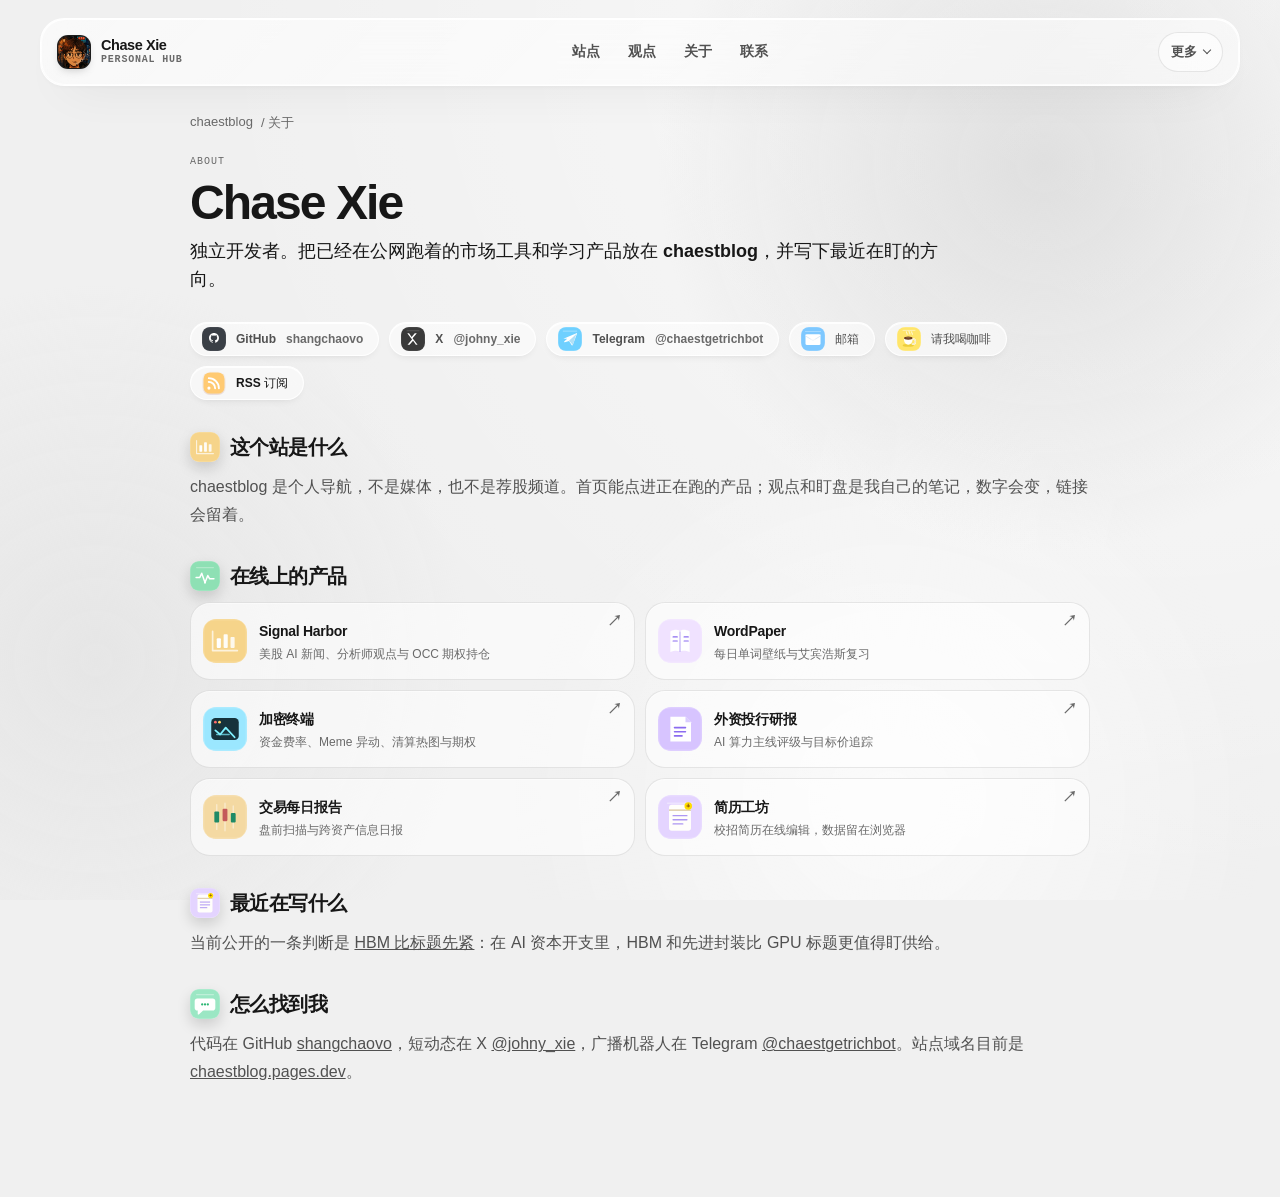
==== commit bd58f7c6: "feat(ui): refresh liquid glass and motion" ====
--- a/about/index.html
+++ b/about/index.html
@@ -20,8 +20,9 @@
     <meta name="twitter:description" content="独立开发者。做市场工具和学习产品，公开站点写在 chaestblog。" />
     <meta name="twitter:image" content="https://chaestblog.pages.dev/assets/og.jpg" />
     <link rel="icon" type="image/svg+xml" href="/assets/favicon.svg" />
-    <link rel="stylesheet" href="/css/themes.css?v=20260922b" />
-    <link rel="stylesheet" href="/css/styles.css?v=20260922b" />
+    <link rel="stylesheet" href="/css/themes.css?v=2026101907" />
+    <link rel="stylesheet" href="/css/styles.css?v=2026101907" />
+    <link rel="stylesheet" href="/css/liquid.css?v=2026101907" />
     <script type="application/ld+json">
       {
         "@context": "https://schema.org",
@@ -127,6 +128,6 @@
         <p>代码在 GitHub <a rel="me" href="https://github.com/shangchaovo">shangchaovo</a>，短动态在 X <a rel="me" href="https://x.com/johny_xie">@johny_xie</a>，广播机器人在 Telegram <a href="https://t.me/chaestgetrichbot" target="_blank" rel="noopener">@chaestgetrichbot</a>。站点域名目前是 <a href="https://chaestblog.pages.dev/">chaestblog.pages.dev</a>。</p>
       </div>
     </main>
-    <script src="/js/page.js?v=20260922b" type="module"></script>
+    <script src="/js/page.js?v=2026101907" type="module"></script>
   </body>
 </html>
--- a/css/themes.css
+++ b/css/themes.css
@@ -1,274 +1,117 @@
 :root {
   --font: -apple-system, BlinkMacSystemFont, "SF Pro Text", "PingFang SC", "Hiragino Sans GB", "Noto Sans CJK SC", sans-serif;
-  --font-display: "Iowan Old Style", "Palatino Linotype", "Songti SC", "STSong", "Noto Serif CJK SC", Georgia, serif;
+  --font-display: -apple-system, BlinkMacSystemFont, "SF Pro Display", "PingFang SC", sans-serif;
   --font-mono: "SFMono-Regular", "SF Mono", ui-monospace, Menlo, monospace;
-  --radius: 32px;
+  --radius: 28px;
   --radius-sm: 18px;
-  --nav-h: 74px;
-  --dock-h: 88px;
-  --glass-x: 28%;
-  --glass-y: 16%;
-  --glass-angle: -32deg;
-  --tint: #5b7fd6;
-  /* 略欠阻尼的弹簧，接近系统控件松手后的那一下回弹 */
-  --spring: linear(0, 0.006, 0.023 1.8%, 0.096 4.2%, 0.532 16.2%, 0.76 24.2%, 0.91 32.4%, 0.988 41.2%, 1.028 49.4%, 1.041 57.2%, 1.032 65.4%, 1.012 79%, 1.002 88.6%, 1);
+  --nav-h: 68px;
+  --dock-h: 64px;
+  --tint: #3d83bb;
+  --ease-out: cubic-bezier(.16, 1, .3, 1);
+  --ease-liquid: cubic-bezier(.22, .8, .2, 1);
+  accent-color: var(--accent);
 }
-
 :root[data-theme="liquid"] {
   color-scheme: light;
   --bg-0: #fff;
-  --bg-1: #f7f8fa;
-  --ink: #182133;
-  --sub: #58667b;
-  --muted: #8492a7;
-  --accent: #3978dc;
-  --article-link: #1265d6;
+  --bg-1: #f0f0f0;
+  --ink: #171717;
+  --sub: #515151;
+  --muted: #696969;
+  --accent: #2563dc;
+  --article-link: #265fc2;
   --accent-ink: #fff;
-  --line: rgba(28, 36, 48, 0.1);
-  --line-strong: rgba(28, 36, 48, 0.16);
-  --glass-blur: 28px;
-  --glass-sat: 1.4;
-  --glass-fill: linear-gradient(180deg, rgba(255, 255, 255, 0.58) 0%, rgba(255, 255, 255, 0.18) 38%, rgba(255, 255, 255, 0.28) 100%);
-  --glass-thick: linear-gradient(180deg, rgba(255, 255, 255, 0.78), rgba(255, 255, 255, 0.42));
-  --glass-spot: rgba(255, 255, 255, 0.95);
-  --glass-sheen: rgba(255, 255, 255, 0.82);
-  --glass-foot: rgba(22, 28, 36, 0.07);
-  --glass-rim: #fff;
-  --glass-shadow:
-    inset 0 1px 0 #fff,
-    inset 0 -14px 22px rgba(22, 28, 36, 0.05),
-    0 1px 1px rgba(22, 28, 36, 0.04),
-    0 14px 34px rgba(22, 28, 36, 0.07),
-    0 36px 72px rgba(22, 28, 36, 0.06);
-  --good: #1f8a66;
-  --warn: #c47b24;
-  --danger: #c45b5b;
-  --chip: rgba(255, 255, 255, 0.52);
-  --grain: rgba(22, 28, 36, 0.04);
+  --line: rgba(0,0,0,.09);
+  --line-strong: rgba(0,0,0,.21);
+  --glass-fill: rgba(255,255,255,.53);
+  --glass-thick: rgba(250,250,250,.93);
+  --glass-edge: rgba(255,255,255,.88);
+  --glass-shadow: inset 0 1px 0 rgba(255,255,255,.95), inset 0 -1px 0 rgba(255,255,255,.35), 0 18px 50px -28px rgba(0,0,0,.19), 0 3px 10px -5px rgba(0,0,0,.09);
+  --good: #238275;
+  --warn: #a97a2f;
+  --danger: #b45661;
+  --chip: rgba(255,255,255,.58);
+  --ambient: rgba(255,255,255,.65);
+  --ambient-shadow: #d6d6d6;
+  --ambient-light: #fff;
+  --ambient-mid: #e2e2e2;
+  --sheen: rgba(255,255,255,.62);
 }
-
 :root[data-theme="eye"] {
   color-scheme: light;
-  --bg-0: #ece6d2;
-  --bg-1: #e3ecd6;
-  --ink: #333c2c;
-  --sub: #5f6a4e;
-  --muted: #7f896c;
-  --accent: #53673a;
-  --article-link: #2166b2;
-  --accent-ink: #f7f3e4;
-  --line: rgba(255, 250, 230, 0.74);
-  --line-strong: rgba(72, 84, 52, 0.16);
-  --glass-fill: linear-gradient(155deg, rgba(255, 251, 236, 0.78), rgba(232, 237, 210, 0.52));
-  --glass-thick: linear-gradient(155deg, rgba(255, 252, 240, 0.92), rgba(236, 240, 214, 0.72));
-  --glass-shadow:
-    inset 0 1px 0 rgba(255, 255, 244, 0.92),
-    0 12px 30px rgba(70, 82, 48, 0.08);
-  --good: #456434;
-  --warn: #9a6a28;
-  --danger: #a85a48;
-  --chip: rgba(255, 250, 232, 0.72);
-  --grain: rgba(70, 82, 48, 0.04);
+  --bg-0: #f5f5f5;
+  --bg-1: #e7e7e7;
+  --ink: #282828;
+  --sub: #525252;
+  --muted: #646464;
+  --accent: #52764e;
+  --article-link: #476b40;
+  --accent-ink: #fafafa;
+  --line: rgba(0,0,0,.1);
+  --line-strong: rgba(0,0,0,.24);
+  --glass-fill: rgba(246,246,246,.6);
+  --glass-thick: rgba(240,240,240,.96);
+  --glass-edge: rgba(255,255,255,.76);
+  --glass-shadow: inset 0 1px 0 rgba(255,255,255,.85), inset 0 -1px 0 rgba(255,255,255,.26), 0 18px 50px -28px rgba(0,0,0,.16), 0 3px 10px -5px rgba(0,0,0,.08);
+  --good: #577e4f;
+  --warn: #a27c3c;
+  --danger: #a76050;
+  --chip: rgba(255,255,255,.4);
+  --ambient: rgba(255,255,255,.28);
+  --ambient-shadow: #cecece;
+  --ambient-light: #f2f2f2;
+  --ambient-mid: #dedede;
+  --sheen: rgba(255,255,255,.5);
 }
-
 :root[data-theme="ink"] {
   color-scheme: dark;
-  --bg-0: #090d14;
-  --bg-1: #121925;
-  --ink: #eef3fb;
-  --sub: #9aa8bc;
-  --muted: #748196;
-  --accent: #7cb4ff;
-  --article-link: #78b2ff;
-  --accent-ink: #0b1018;
-  --line: rgba(255, 255, 255, 0.14);
-  --line-strong: rgba(180, 206, 240, 0.22);
-  --glass-blur: 34px;
-  --glass-sat: 1.65;
-  --glass-fill: linear-gradient(165deg, rgba(255, 255, 255, 0.14) 0%, rgba(22, 32, 48, 0.46) 48%, rgba(8, 12, 20, 0.58) 100%);
-  --glass-thick: linear-gradient(180deg, rgba(72, 92, 122, 0.72), rgba(16, 22, 34, 0.64));
-  --glass-spot: rgba(186, 214, 255, 0.24);
-  --glass-sheen: rgba(255, 255, 255, 0.16);
-  --glass-foot: rgba(0, 0, 0, 0.28);
-  --glass-rim: rgba(255, 255, 255, 0.45);
-  --glass-shadow:
-    inset 0 1px 0 rgba(255, 255, 255, 0.2),
-    inset 0 -1px 0 rgba(0, 0, 0, 0.35),
-    0 1px 1px rgba(0, 0, 0, 0.24),
-    0 14px 36px rgba(0, 0, 0, 0.32),
-    0 36px 72px rgba(0, 0, 0, 0.38);
-  --good: #6dcea0;
-  --warn: #e0b05a;
-  --danger: #ef8b8b;
-  --chip: rgba(255, 255, 255, 0.07);
-  --grain: rgba(255, 255, 255, 0.03);
+  --bg-0: #181818;
+  --bg-1: #0c0c0c;
+  --ink: #f2f2f2;
+  --sub: #b5b5b5;
+  --muted: #999;
+  --accent: #8cbaff;
+  --article-link: #9ac7ff;
+  --accent-ink: #171717;
+  --line: rgba(255,255,255,.1);
+  --line-strong: rgba(255,255,255,.25);
+  --glass-fill: rgba(34,34,34,.55);
+  --glass-thick: rgba(29,29,29,.96);
+  --glass-edge: rgba(255,255,255,.17);
+  --glass-shadow: inset 0 1px 0 rgba(255,255,255,.12), inset 0 -1px 0 rgba(255,255,255,.03), 0 22px 60px -26px rgba(0,0,0,.65), 0 3px 10px -5px rgba(0,0,0,.4);
+  --good: #8ed5ba;
+  --warn: #d6b87c;
+  --danger: #e59caa;
+  --chip: rgba(255,255,255,.055);
+  --ambient: rgba(255,255,255,.035);
+  --ambient-shadow: #242424;
+  --ambient-light: #151515;
+  --ambient-mid: #1c1c1c;
+  --sheen: rgba(255,255,255,.14);
 }
-
-[data-tint="violet"] { --tint: #6f63e8; }
-[data-tint="cyan"] { --tint: #1f9bb8; }
-[data-tint="amber"] { --tint: #c4842a; }
-[data-tint="rose"] { --tint: #c45d70; }
-[data-tint="gold"] { --tint: #b7922a; }
-[data-tint="blue"] { --tint: #2b6fd6; }
-[data-tint="green"] { --tint: #248b62; }
-
-:root[data-theme="ink"] [data-tint="violet"] { --tint: #a8a0ff; }
-:root[data-theme="ink"] [data-tint="cyan"] { --tint: #6ed5ea; }
-:root[data-theme="ink"] [data-tint="amber"] { --tint: #e2b05c; }
-:root[data-theme="ink"] [data-tint="rose"] { --tint: #f0a0ae; }
-:root[data-theme="ink"] [data-tint="gold"] { --tint: #e6c66a; }
-:root[data-theme="ink"] [data-tint="green"] { --tint: #71d6a5; }
-
+[data-tint="violet"] { --tint: #8883c6; }
+[data-tint="cyan"] { --tint: #399cad; }
+[data-tint="amber"] { --tint: #c59a55; }
+[data-tint="rose"] { --tint: #c78091; }
+[data-tint="gold"] { --tint: #bba15e; }
+[data-tint="blue"] { --tint: #568ccb; }
+[data-tint="green"] { --tint: #4baf97; }
 html, body { min-height: 100%; }
-
 body {
   margin: 0;
   color: var(--ink);
   font-family: var(--font);
-  background:
-    radial-gradient(ellipse at 6% -4%, rgba(255, 255, 255, 0.92), transparent 34%),
-    radial-gradient(ellipse at 92% 8%, rgba(130, 178, 255, 0.3), transparent 32%),
-    radial-gradient(ellipse at 52% 74%, rgba(202, 230, 255, 0.65), transparent 38%),
-    linear-gradient(155deg, var(--bg-0), var(--bg-1) 52%, #e8f2fe);
+  background: radial-gradient(ellipse 75% 900px at 90% 0, var(--ambient), transparent), var(--bg-1);
+  -webkit-font-smoothing: antialiased;
 }
-
-body::after {
-  content: "";
-  position: fixed;
-  inset: 0;
-  z-index: 0;
-  pointer-events: none;
-  opacity: 0.32;
-  background-image:
-    linear-gradient(var(--grain) 1px, transparent 1px),
-    linear-gradient(90deg, var(--grain) 1px, transparent 1px);
-  background-size: 5px 5px;
+.atmosphere { position: fixed; inset: 0; z-index: -1; overflow: hidden; pointer-events: none; }
+.blob { position: absolute; width: min(65vw, 780px); aspect-ratio: 1; border-radius: 50%; opacity: .72; }
+.blob-a { top: -25%; right: -12%; background: radial-gradient(circle, var(--ambient-shadow), transparent 70%); animation: ambient-drift 23s ease-in-out infinite alternate; }
+.blob-b { top: 30%; left: -23%; background: radial-gradient(circle, var(--ambient-mid), transparent 68%); animation: ambient-drift 29s ease-in-out -9s infinite alternate-reverse; }
+.blob-c { bottom: -32%; right: 0; background: radial-gradient(circle, var(--ambient-light), transparent 68%); animation: ambient-drift 27s ease-in-out -14s infinite alternate; }
+@keyframes ambient-drift { from { transform: translate3d(-3%, -4%, 0) scale(.94); } to { transform: translate3d(8%, 8%, 0) scale(1.1); } }
+@media (prefers-reduced-motion: reduce) { .blob { animation: none; } }
+@media (prefers-reduced-transparency: reduce) {
+  :root[data-theme] { --glass-fill: var(--bg-0); --glass-thick: var(--bg-0); }
+  .glass, .nav-more-panel { -webkit-backdrop-filter: none !important; backdrop-filter: none !important; }
 }
-
-.atmosphere {
-  position: fixed;
-  inset: 0;
-  z-index: 0;
-  overflow: hidden;
-  pointer-events: none;
-}
-
-.blob {
-  position: absolute;
-  border-radius: 50%;
-  filter: blur(52px);
-  opacity: 0.65;
-}
-
-.blob-a {
-  top: -8%;
-  left: -6%;
-  width: 48vw;
-  height: 48vw;
-  background: radial-gradient(circle, rgba(255, 255, 255, 0.92), transparent 68%);
-}
-
-.blob-b {
-  top: 18%;
-  right: -10%;
-  width: 38vw;
-  height: 38vw;
-  background: radial-gradient(circle, color-mix(in srgb, var(--accent) 38%, transparent), transparent 70%);
-}
-
-.blob-c {
-  bottom: -12%;
-  left: 28%;
-  width: 34vw;
-  height: 34vw;
-  background: radial-gradient(circle, rgba(255, 255, 255, 0.35), transparent 68%);
-}
-
-:root[data-theme="ink"] .blob-a {
-  background: radial-gradient(circle, rgba(90, 140, 210, 0.22), transparent 68%);
-}
-
-:root[data-theme="ink"] body {
-  background:
-    radial-gradient(ellipse at 10% -6%, rgba(90, 140, 210, 0.28), transparent 36%),
-    radial-gradient(ellipse at 94% 6%, rgba(70, 110, 190, 0.2), transparent 32%),
-    radial-gradient(ellipse at 62% 96%, rgba(40, 80, 160, 0.16), transparent 34%),
-    linear-gradient(165deg, #070b12, #101826 54%, #0b111a);
-}
-
-:root[data-theme="liquid"] body {
-  background:
-    radial-gradient(ellipse at 12% -8%, #fff, transparent 42%),
-    radial-gradient(ellipse at 100% 0%, rgba(22, 28, 36, 0.035), transparent 36%),
-    #f7f8fa;
-}
-
-:root[data-theme="liquid"] .blob {
-  display: block;
-  opacity: 1;
-  filter: blur(72px);
-}
-
-:root[data-theme="liquid"] .blob-a {
-  background: radial-gradient(circle, #fff, transparent 68%);
-}
-
-:root[data-theme="liquid"] .blob-b,
-:root[data-theme="liquid"] .blob-c {
-  background: radial-gradient(circle, rgba(22, 28, 36, 0.07), transparent 70%);
-}
-
-:root[data-theme="liquid"] .atmosphere::after {
-  display: none;
-}
-
-:root[data-theme="ink"] .atmosphere::after {
-  content: "";
-  position: absolute;
-  right: 16%;
-  bottom: 6%;
-  width: 26vw;
-  height: 26vw;
-  border-radius: 50%;
-  background: radial-gradient(circle, rgba(80, 130, 210, 0.2), transparent 70%);
-  filter: blur(52px);
-  pointer-events: none;
-}
-
-@keyframes glass-drift {
-  50% { transform: translate3d(5%, 4%, 0) scale(1.08); }
-}
-
-@keyframes glass-drift-alt {
-  50% { transform: translate3d(-6%, 5%, 0) scale(1.06); }
-}
-
-:root[data-theme="liquid"] .blob-a,
-:root[data-theme="ink"] .blob-a { animation: glass-drift 28s ease-in-out infinite; }
-:root[data-theme="liquid"] .blob-b,
-:root[data-theme="ink"] .blob-b { animation: glass-drift-alt 34s ease-in-out -8s infinite; }
-:root[data-theme="liquid"] .blob-c,
-:root[data-theme="ink"] .blob-c,
-:root[data-theme="ink"] .atmosphere::after { animation: glass-drift 24s ease-in-out -14s infinite; }
-
-@media (prefers-reduced-transparency: reduce) {
-  :root,
-  :root[data-theme="liquid"],
-  :root[data-theme="eye"],
-  :root[data-theme="ink"] {
-    --glass-fill: var(--bg-0);
-    --glass-thick: var(--bg-0);
-  }
-  .glass {
-    backdrop-filter: none !important;
-    -webkit-backdrop-filter: none !important;
-  }
-  .blob,
-  .atmosphere::after { display: none; }
-}
-
-@media (prefers-reduced-motion: reduce) {
-  .blob,
-  .atmosphere::after { animation: none; }
-  .blob { filter: none; }
-}
--- a/css/styles.css
+++ b/css/styles.css
@@ -1,5 +1,6 @@
 *, *::before, *::after { box-sizing: border-box; }
 html { scroll-behavior: smooth; }
+[hidden] { display: none !important; }
 img { max-width: 100%; }
 a { color: inherit; }
 button, input, textarea, select { font: inherit; color: inherit; }
@@ -32,7 +33,7 @@
   border-radius: 12px;
   object-fit: cover;
   flex: 0 0 auto;
-  box-shadow: 0 8px 16px rgba(20, 28, 44, 0.18);
+  box-shadow: none;
 }
 
 .sr-only {
@@ -50,134 +51,22 @@
 }
 
 .wrap {
-  width: min(1180px, calc(100% - 36px));
+  width: min(1120px, calc(100% - 48px));
   margin: 0 auto;
 }
 
+/* Shared component geometry; Liquid material and motion live in liquid.css. */
 .glass {
   position: relative;
-  isolation: isolate;
   overflow: hidden;
   border: 1px solid var(--line);
   background: var(--glass-fill);
   box-shadow: var(--glass-shadow);
-  -webkit-backdrop-filter: blur(30px) saturate(1.28);
-  backdrop-filter: blur(30px) saturate(1.28);
-  transition-property: border-color, box-shadow, transform, background-color;
-  transition-duration: 0.4s, 0.62s, 0.62s, 0.4s;
-  transition-timing-function: ease, var(--spring), var(--spring), ease;
-}
-
-.glass::before {
-  content: "";
-  position: absolute;
-  inset: 0;
-  pointer-events: none;
-  background:
-    radial-gradient(circle at var(--glass-x) var(--glass-y), rgba(255, 255, 255, 0.68), transparent 33%),
-    linear-gradient(135deg, rgba(255, 255, 255, 0.52), transparent 33% 68%, rgba(192, 220, 255, 0.2));
-}
-
-.glass::after {
-  content: "";
-  position: absolute;
-  z-index: 2;
-  inset: 0;
-  pointer-events: none;
-  border-radius: inherit;
-  padding: 1px;
-  background: linear-gradient(160deg, rgba(255, 255, 255, 0.85), transparent 28% 62%, rgba(255, 255, 255, 0.18));
-  -webkit-mask: linear-gradient(#000 0 0) content-box, linear-gradient(#000 0 0);
-  -webkit-mask-composite: xor;
-  mask: linear-gradient(#000 0 0) content-box, linear-gradient(#000 0 0);
-  mask-composite: exclude;
-  opacity: 0.7;
-}
-
-.glass > * { position: relative; z-index: 1; }
-
-:is(:root[data-theme="liquid"], :root[data-theme="ink"]) .glass {
-  border-color: color-mix(in srgb, var(--glass-rim) 55%, transparent);
-  -webkit-backdrop-filter: blur(var(--glass-blur)) saturate(var(--glass-sat));
-  backdrop-filter: blur(var(--glass-blur)) saturate(var(--glass-sat));
-  corner-shape: squircle;
-}
-
-:is(:root[data-theme="liquid"], :root[data-theme="ink"]) .glass::before,
-:is(:root[data-theme="liquid"], :root[data-theme="ink"]) .glass::after {
-  border-radius: inherit;
-  corner-shape: squircle;
-}
-
-:is(:root[data-theme="liquid"], :root[data-theme="ink"]) .glass::before {
-  background:
-    radial-gradient(ellipse 24% 14% at var(--spot-x, var(--glass-x)) var(--spot-y, var(--glass-y)), var(--glass-spot), transparent 72%),
-    linear-gradient(180deg, var(--glass-sheen), transparent 8%),
-    linear-gradient(0deg, var(--glass-foot, transparent), transparent 12%);
-}
-
-:is(:root[data-theme="liquid"], :root[data-theme="ink"]) .glass::after {
-  padding: 1.5px;
-  opacity: 0.95;
-  background: conic-gradient(from var(--glass-angle), var(--glass-rim), color-mix(in srgb, var(--glass-rim) 16%, transparent) 28%, color-mix(in srgb, var(--glass-rim) 6%, transparent) 54%, color-mix(in srgb, var(--glass-rim) 30%, transparent) 78%, var(--glass-rim));
-}
-
-:root[data-theme="liquid"] body::after { opacity: 0; }
-
-:root[data-theme="liquid"] .glass {
-  border-color: transparent;
-  background:
-    linear-gradient(180deg, rgba(255, 255, 255, 0.96) 0%, rgba(255, 255, 255, 0.28) 36px, rgba(255, 255, 255, 0) 88px),
-    linear-gradient(0deg, rgba(22, 28, 36, 0.045), transparent 22%),
-    rgba(255, 255, 255, 0.38);
-  box-shadow:
-    inset 0 1.5px 0 #fff,
-    inset 1px 0 0 rgba(255, 255, 255, 0.85),
-    inset -1px 0 0 rgba(22, 28, 36, 0.08),
-    inset 0 -1.5px 0 rgba(22, 28, 36, 0.12),
-    inset 0 -20px 28px rgba(22, 28, 36, 0.045),
-    0 1px 1px rgba(22, 28, 36, 0.04),
-    0 16px 40px rgba(22, 28, 36, 0.08);
-}
-
-:root[data-theme="liquid"] .glass::before {
-  background:
-    radial-gradient(160px 90px at var(--spot-x, var(--glass-x)) var(--spot-y, var(--glass-y)), rgba(255, 255, 255, 0.95), rgba(255, 255, 255, 0.35) 42%, transparent 72%);
-}
-
-:root[data-theme="liquid"] .glass::after {
-  padding: 2px;
-  opacity: 1;
-  background: conic-gradient(from var(--glass-angle), #fff 0deg, rgba(255, 255, 255, 0.15) 70deg, rgba(22, 28, 36, 0.28) 160deg, rgba(22, 28, 36, 0.1) 230deg, #fff 330deg, #fff 360deg);
-}
-
-:root[data-theme="liquid"] .nav,
-:root[data-theme="liquid"] .dock {
-  background: linear-gradient(180deg, rgba(255, 255, 255, 0.5), rgba(255, 255, 255, 0.24));
-  -webkit-backdrop-filter: blur(40px) saturate(1.95);
-  backdrop-filter: blur(40px) saturate(1.95);
-}
-
-:root[data-theme="ink"] .nav,
-:root[data-theme="ink"] .dock {
-  -webkit-backdrop-filter: blur(40px) saturate(1.7);
-  backdrop-filter: blur(40px) saturate(1.7);
-}
-
-:root[data-theme="liquid"] .shot,
-:root[data-theme="ink"] .shot { position: relative; }
-
-:root[data-theme="liquid"] .shot::after,
-:root[data-theme="ink"] .shot::after {
-  content: "";
-  position: absolute;
-  inset: 0;
-  pointer-events: none;
-  background: linear-gradient(115deg, rgba(255, 255, 255, 0.28), transparent 24% 70%, rgba(255, 255, 255, 0.06));
-}
-
-:root[data-theme="ink"] .shot::after {
-  background: linear-gradient(115deg, rgba(255, 255, 255, 0.12), transparent 28%);
+  transition: border-color .16s ease, background-color .16s ease;
+}
+.nav, .hero-aside, .nav-more-panel, .dock {
+  -webkit-backdrop-filter: blur(8px);
+  backdrop-filter: blur(8px);
 }
 
 .nav {
@@ -188,11 +77,11 @@
   grid-template-columns: auto minmax(0, 1fr) auto;
   align-items: center;
   gap: 14px;
-  width: min(1180px, calc(100% - 28px));
+  width: min(1120px, calc(100% - 32px));
   min-height: var(--nav-h);
   margin: 14px auto 0;
   padding: 10px 14px 10px 12px;
-  border-radius: 30px;
+  border-radius: 18px;
   overflow: visible;
 }
 .nav::before { border-radius: inherit; }
@@ -228,15 +117,15 @@
 .hero-avatar {
   display: block;
   object-fit: cover;
-  background: #1b2430;
+  background: #202020;
 }
 
 .brand-avatar {
-  width: 42px;
-  height: 42px;
+  width: 34px;
+  height: 34px;
   border: 1px solid var(--line);
-  border-radius: 15px;
-  box-shadow: 0 8px 18px rgba(20, 32, 48, 0.12);
+  border-radius: 11px;
+  box-shadow: none;
 }
 
 .nav-links {
@@ -258,8 +147,8 @@
   font-weight: 620;
   white-space: nowrap;
   transition-property: color, background-color, transform, box-shadow;
-  transition-duration: 0.48s;
-  transition-timing-function: var(--spring);
+  transition-duration: .16s;
+  transition-timing-function: var(--ease-out);
 }
 
 .nav-links a:hover,
@@ -268,24 +157,7 @@
   background: var(--chip);
 }
 
-:root[data-theme="liquid"] .nav-links a:hover,
-:root[data-theme="liquid"] .nav-links a:focus-visible {
-  background: rgba(255, 255, 255, 0.5);
-  box-shadow: inset 0 1px 0 rgba(255, 255, 255, 0.75);
-  transform: scale(1.04);
-}
-
-:root[data-theme="ink"] .nav-links a:hover,
-:root[data-theme="ink"] .nav-links a:focus-visible {
-  background: rgba(255, 255, 255, 0.08);
-  box-shadow: inset 0 1px 0 rgba(255, 255, 255, 0.14);
-  transform: scale(1.04);
-}
-
-:is(:root[data-theme="liquid"], :root[data-theme="ink"]) .nav-links a:active {
-  transform: scale(0.96);
-  transition-duration: 0.16s;
-}
+.nav-links a:active { color: var(--ink); }
 
 .nav-tools {
   display: flex;
@@ -332,11 +204,11 @@
   max-width: calc(100vw - 40px);
   padding: 16px;
   border: 1px solid var(--line-strong);
-  border-radius: 22px;
-  background: var(--glass-thick), var(--bg-0);
+  border-radius: 16px;
+  background: var(--glass-thick);
   box-shadow: var(--glass-shadow);
-  -webkit-backdrop-filter: blur(30px);
-  backdrop-filter: blur(30px);
+  -webkit-backdrop-filter: blur(8px);
+  backdrop-filter: blur(8px);
 }
 .nav-menu-label { color: var(--muted); font-size: 11px; font-weight: 650; }
 .nav-more-panel .theme-switch { justify-content: space-between; }
@@ -382,9 +254,9 @@
   width: calc((100% - 8px) / 3);
   border-radius: inherit;
   background: var(--glass-thick);
-  box-shadow: inset 0 1px 0 rgba(255, 255, 255, 0.72), 0 1px 2px rgba(40, 56, 78, 0.08);
+  box-shadow: inset 0 1px 0 rgba(255, 255, 255, 0.72), 0 1px 2px rgba(0, 0, 0, 0.08);
   transform: translateX(0);
-  transition: transform 0.55s var(--spring);
+  transition: transform .18s var(--ease-out);
   pointer-events: none;
 }
 
@@ -422,150 +294,49 @@
   box-shadow: 0 0 0 1px var(--line-strong);
 }
 
-.orb-liquid { background: conic-gradient(from 210deg, #fff, #d7e8f8, #f3e8ef, #e8f3ef, #fff); }
-.orb-eye { background: linear-gradient(145deg, #efe7c8, #8ea36a); }
-.orb-ink { background: linear-gradient(145deg, #1b2432, #7cb4ff); }
-
-.hero-bento {
-  margin-top: 28px;
-}
-
+.orb-liquid { background: linear-gradient(145deg, #fff, #d8d8d8); }
+.orb-eye { background: linear-gradient(145deg, #eee, #a8a8a8); }
+.orb-ink { background: linear-gradient(145deg, #111, #555); }
+
+.hero-bento { margin-top: 0; }
 .identity {
-  display: flex;
-  flex-direction: column;
-  gap: 16px;
-  padding: 26px 30px 24px;
-  border-radius: var(--radius);
-}
-
-.identity-top {
-  display: grid;
-  grid-template-columns: 148px 1fr;
-  gap: 22px;
-  align-items: center;
-}
-
-.avatar-frame {
-  justify-self: start;
-  width: max-content;
-  padding: 7px;
-  border: 0;
-  border-radius: 42px;
-  background: var(--glass-thick);
-  box-shadow: var(--glass-shadow);
-  cursor: pointer;
-}
-
-.hero-avatar {
-  width: 134px;
-  height: 134px;
-  border-radius: 34px;
-}
-
-.kicker {
-  display: inline-flex;
-  align-items: center;
-  gap: 7px;
-  margin: 0 0 8px;
-  color: var(--muted);
-  font: 700 11px/1 var(--font-mono);
-  letter-spacing: 0.14em;
-  text-transform: uppercase;
-}
-
-.identity h1,
-.headline,
-.section h2,
-.card h3,
-.note h3,
-.sector h3 {
-  letter-spacing: -0.04em;
-}
-
-.identity h1 {
+  display: grid;
+  grid-template-columns: minmax(0, 1fr) 288px;
+  align-items: center;
+  gap: 72px;
+  padding: 66px 0 54px;
+}
+.identity-copy { display: grid; gap: 26px; min-width: 0; }
+.hero-eyebrow {
   margin: 0;
-  font-family: var(--font-display);
-  font-size: clamp(40px, 6vw, 64px);
-  font-weight: 650;
-  line-height: 0.95;
-}
-
-.headline {
-  margin: 10px 0 0;
-  max-width: 18ch;
-  color: var(--ink);
-  font-size: clamp(20px, 2.4vw, 28px);
-  font-weight: 620;
-  line-height: 1.25;
-}
-
-.lead {
-  max-width: 46ch;
-  margin: 0;
-  color: var(--sub);
-  font-size: 16px;
-  line-height: 1.7;
-}
-
-.now {
-  display: flex;
-  align-items: center;
-  flex-wrap: wrap;
-  gap: 8px 12px;
-  margin: 0;
-  padding: 10px 14px;
-  border: 1px solid var(--line);
-  border-radius: 16px;
-  background: var(--chip);
-}
-.now-kicker {
-  color: var(--muted);
-  font: 700 11px/1 var(--font-mono);
-  letter-spacing: 0.12em;
-  text-transform: uppercase;
-}
-.now-text {
-  flex: 1;
-  min-width: 12ch;
-  font-weight: 620;
-}
-.now .btn { min-height: 32px; padding: 0 10px; }
-
-.hero-actions,
-.editor-bar,
-.card-links,
-.modal-actions {
-  display: flex;
-  flex-wrap: wrap;
-  gap: 8px;
-}
-
-.stat-row {
-  display: grid;
-  grid-template-columns: repeat(auto-fit, minmax(130px, 1fr));
-  gap: 10px;
-  margin-top: auto;
-}
-
-.stat {
-  padding: 14px 16px;
-  border: 1px solid var(--line);
-  border-radius: 18px;
-  background: var(--chip);
-}
-
-.stat b {
-  display: block;
-  font-size: 22px;
-  letter-spacing: -0.04em;
-}
-
-.stat span {
-  color: var(--muted);
-  font: 650 11px/1.4 var(--font-mono);
-  letter-spacing: 0.06em;
-  text-transform: uppercase;
-}
+  color: var(--muted);
+  font: 500 10px/1.4 var(--font-mono);
+  letter-spacing: .13em;
+}
+.identity-top { display: grid; grid-template-columns: 76px minmax(0, 1fr); align-items: center; gap: 22px; }
+.avatar-frame { padding: 5px; border: 1px solid var(--line); border-radius: 23px; background: var(--glass-fill); cursor: pointer; }
+.hero-avatar { display: block; width: 64px; height: 64px; border-radius: 18px; }
+.kicker { display: inline-flex; align-items: center; gap: 7px; margin: 0 0 10px; color: var(--muted); font: 500 10px/1.3 var(--font-mono); letter-spacing: .1em; text-transform: uppercase; }
+.identity h1, .headline, .section h2, .card h3, .note h3, .sector h3 { letter-spacing: -.035em; }
+.identity h1 { margin: 0; font: 500 clamp(48px, 6vw, 78px)/1 var(--font-display); letter-spacing: -.045em; }
+.headline { max-width: 26ch; margin: 14px 0 0; color: var(--ink); font-size: 23px; font-weight: 500; line-height: 1.4; }
+.lead { max-width: 540px; margin: 0; color: var(--sub); font-size: 14px; line-height: 1.85; }
+.hero-actions, .editor-bar, .card-links, .modal-actions { display: flex; flex-wrap: wrap; align-items: center; gap: 12px; }
+.hero-actions { gap: 26px; margin-top: 2px; }
+.hero-link, .hero-about { display: inline-flex; align-items: center; gap: 10px; min-height: 40px; color: var(--sub); font-size: 12px; text-decoration: none; transition: color .16s ease; }
+.hero-link:hover, .hero-about:hover { color: var(--ink); }
+.hero-link span, .hero-about span { color: var(--muted); }
+.hero-aside { padding: 26px; border-radius: 18px; }
+.hero-aside-label { margin: 0 0 20px; color: var(--muted); font: 500 10px/1.3 var(--font-mono); letter-spacing: .14em; }
+.now { display: flex; flex-direction: column; align-items: flex-start; gap: 9px; margin: 0; }
+.now-kicker { color: var(--muted); font-size: 11px; }
+.now-text { color: var(--ink); font-size: 14px; font-weight: 500; line-height: 1.75; }
+.now .btn { min-height: 30px; padding: 0 8px; }
+.hero-about { margin: 10px 0 16px; font-size: 11px; }
+.stat-row { display: grid; grid-template-columns: 1fr 1fr; gap: 22px 24px; padding-top: 22px; border-top: 1px solid var(--line); }
+.stat { display: grid; gap: 6px; min-width: 0; }
+.stat b { color: var(--ink); font: 500 27px/1 var(--font-display); letter-spacing: -.025em; }
+.stat span { color: var(--muted); font-size: 10px; line-height: 1.4; }
 
 .well {
   display: grid;
@@ -578,97 +349,73 @@
   box-shadow: inset 0 1px 0 rgba(255, 255, 255, 0.55);
 }
 .well.app {
-  width: 52px;
-  height: 52px;
+  width: 36px;
+  height: 36px;
   padding: 0;
   overflow: hidden;
   color: inherit;
   background: transparent;
-  box-shadow: 0 10px 22px rgba(20, 28, 44, 0.16);
+  box-shadow: none;
 }
 .well.app .app-icon {
   width: 100%;
   height: 100%;
-  border-radius: 16px;
+  border-radius: 10px;
   box-shadow: none;
 }
 .btn .app-icon {
   width: 22px;
   height: 22px;
   border-radius: 7px;
-  box-shadow: 0 3px 8px rgba(20, 28, 44, 0.22);
+  box-shadow: none;
 }
 .btn .app-icon[width="18"] {
   width: 18px;
   height: 18px;
   border-radius: 6px;
 }
-
 .btn {
   display: inline-flex;
   align-items: center;
   justify-content: center;
-  gap: 8px;
-  min-height: 42px;
+  gap: 10px;
+  min-height: 40px;
   padding: 0 15px;
-  border: 1px solid var(--line);
-  border-radius: 999px;
+  border: 1px solid var(--line-strong);
+  border-radius: 10px;
+  color: var(--sub);
   background: var(--chip);
-  box-shadow: inset 0 1px 0 rgba(255, 255, 255, 0.45);
   text-decoration: none;
   cursor: pointer;
-  font-size: 13.5px;
-  font-weight: 650;
-  transition-property: transform, background-color, box-shadow, border-color, color;
-  transition-duration: 0.48s;
-  transition-timing-function: var(--spring);
-}
-
-.btn.primary {
-  border-color: transparent;
-  color: var(--accent-ink);
-  background: var(--accent);
-  box-shadow: inset 0 1px 0 rgba(255, 255, 255, 0.35), 0 10px 24px color-mix(in srgb, var(--accent) 28%, transparent);
-}
-
+  font-size: 12px;
+  font-weight: 550;
+  transition: color .16s ease, background-color .16s ease, border-color .16s ease;
+}
+.btn.primary { border-color: var(--accent); color: var(--accent-ink); background: var(--accent); }
 .btn.ghost { background: transparent; }
-.btn:hover { transform: translateY(-1px); }
-
-:root[data-theme="liquid"] .btn:not(.primary):not(.ghost):not(.danger) {
-  background: linear-gradient(180deg, rgba(255, 255, 255, 0.68), rgba(255, 255, 255, 0.32));
-  border-color: rgba(255, 255, 255, 0.72);
-  box-shadow: inset 0 1px 0 rgba(255, 255, 255, 0.9), 0 8px 18px rgba(56, 83, 123, 0.08);
-  -webkit-backdrop-filter: blur(18px) saturate(1.65);
-  backdrop-filter: blur(18px) saturate(1.65);
-}
-
-:root[data-theme="ink"] .btn:not(.primary):not(.ghost):not(.danger) {
-  background: linear-gradient(180deg, rgba(255, 255, 255, 0.12), rgba(255, 255, 255, 0.04));
-  border-color: rgba(255, 255, 255, 0.16);
-  box-shadow: inset 0 1px 0 rgba(255, 255, 255, 0.18), 0 8px 20px rgba(0, 0, 0, 0.25);
-  -webkit-backdrop-filter: blur(18px) saturate(1.5);
-  backdrop-filter: blur(18px) saturate(1.5);
-}
-
-:is(:root[data-theme="liquid"], :root[data-theme="ink"]) .btn:hover { transform: scale(1.035); }
-:is(:root[data-theme="liquid"], :root[data-theme="ink"]) .btn:active { transform: scale(0.96); transition-duration: 0.16s; }
+.btn:hover { color: var(--ink); border-color: var(--sub); }
+.btn.primary:hover { color: var(--accent-ink); background: color-mix(in srgb, var(--accent) 88%, var(--ink)); border-color: transparent; }
+.btn:active { opacity: .84; }
 .btn.danger { color: var(--danger); }
 
-.section { margin-top: 42px; scroll-margin-top: 110px; }
+.section { margin-top: 52px; scroll-margin-top: 110px; }
+#sites { margin-top: 0; }
 
 .section-head {
   display: flex;
   align-items: end;
   justify-content: space-between;
   gap: 16px;
-  margin-bottom: 16px;
+  margin-bottom: 20px;
+  padding-bottom: 18px;
+  border-bottom: 1px solid var(--line);
 }
 
 .section h2 {
   margin: 0;
   font-family: var(--font-display);
   font-size: 30px;
-  font-weight: 650;
+  font-weight: 500;
 }
 
 .hint {
@@ -687,7 +434,7 @@
 }
 .contact-grid {
   display: grid;
-  grid-template-columns: repeat(5, minmax(0, 1fr));
+  grid-template-columns: repeat(3, minmax(0, 1fr));
   gap: 14px;
 }
 
@@ -697,27 +444,27 @@
   gap: 0;
   min-height: 0;
   padding: 0;
-  border-radius: 26px;
+  border-radius: 18px;
   text-decoration: none;
 }
 
-.jump:hover { transform: translateY(-3px); }
+.jump:hover { border-color: var(--line-strong); }
 
 .shot {
   display: block;
   overflow: hidden;
   aspect-ratio: 16 / 10;
-  background: #161c27;
+  background: #191919;
 }
 .shot img {
   width: 100%;
   height: 100%;
   object-fit: cover;
   object-position: top center;
-  transition: transform 0.7s var(--spring);
+  transition: opacity .18s ease;
 }
 .jump:hover .shot img,
-.card:hover .shot img { transform: scale(1.035); }
+.card:hover .shot img { opacity: .94; }
 
 .jump-meta {
   display: flex;
@@ -753,7 +500,7 @@
 .project-board {
   display: grid;
   grid-template-columns: repeat(3, minmax(0, 1fr));
-  gap: 14px;
+  gap: 20px;
 }
 
 .card {
@@ -762,13 +509,13 @@
   gap: 12px;
   min-height: 0;
   padding: 0 0 18px;
-  border-radius: 26px;
+  border-radius: 16px;
 }
 
 .card[data-id="predict-pulse"] {
   grid-column: 1 / -1;
   display: grid;
-  grid-template-columns: minmax(0, 1.55fr) minmax(300px, .8fr);
+  grid-template-columns: minmax(0, 1.35fr) minmax(300px, 1fr);
   grid-template-rows: auto auto 1fr auto auto auto;
   gap: 12px 0;
   padding-bottom: 0;
@@ -779,7 +526,7 @@
 .card[data-id="predict-pulse"] .shot {
   grid-column: 1;
   grid-row: 1 / -1;
-  min-height: 360px;
+  min-height: 340px;
   aspect-ratio: auto;
   border-right: 1px solid color-mix(in srgb, var(--line-strong) 52%, transparent);
   border-bottom: 0;
@@ -816,6 +563,7 @@
   align-items: center;
   gap: 10px;
 }
+.card .card-top { justify-content: space-between; }
 
 .card .card-top,
 .card > p,
@@ -843,24 +591,20 @@
 .pill.live { color: var(--good); }
 .pill.degraded { color: var(--warn); }
 .live-dot {
-  width: 7px;
-  height: 7px;
+  width: 5px;
+  height: 5px;
   border-radius: 50%;
   background: currentColor;
-  box-shadow: 0 0 0 4px color-mix(in srgb, currentColor 18%, transparent);
+
 }
 
 .card h3 {
   margin: 0;
-  font-size: 22px;
-  font-weight: 680;
-}
-
-.card:hover {
-  border-color: color-mix(in srgb, var(--tint) 30%, var(--line));
-  box-shadow: var(--glass-shadow), 0 18px 42px color-mix(in srgb, var(--tint) 14%, transparent);
-  transform: translateY(-4px);
-}
+  font-size: 21px;
+  font-weight: 550;
+}
+
+.card:hover { border-color: var(--line-strong); }
 
 .card p,
 .note p,
@@ -892,12 +636,17 @@
 
 .magazine {
   display: grid;
-  grid-template-columns: 1fr 1fr;
-  gap: 22px;
+  grid-template-columns: .9fr 1.1fr;
+  gap: 32px;
   align-items: start;
 }
 
-.magazine .section { margin-top: 42px; }
+.magazine .section { margin-top: 52px; min-width: 0; }
+@media (min-width: 981px) {
+  .magazine #notes { position: sticky; top: 112px; }
+}
+#watchList { display: grid; gap: 14px; }
+.sector .stocks { margin-top: 18px; }
 
 .editor-bar {
   display: none;
@@ -918,16 +667,11 @@
 
 .note,
 .sector {
-  padding: 22px;
-  border-radius: 26px;
-}
-
-.note:hover,
-.sector:hover,
-.contact:hover {
-  border-color: color-mix(in srgb, var(--accent) 24%, var(--line));
-  transform: translateY(-2px);
-}
+  padding: 24px;
+  border-radius: 16px;
+}
+
+.note:hover, .sector:hover, .contact:hover { border-color: var(--line-strong); }
 
 .note time,
 .meta {
@@ -944,6 +688,7 @@
   margin: 10px 0 8px;
   font-size: 20px;
 }
+.note h3 { font-family: var(--font-display); font-size: 25px; line-height: 1.35; }
 
 .note p,
 .sector p,
@@ -964,11 +709,11 @@
 .admin-only { display: none; }
 
 .stock {
-  padding: 14px 16px;
-  border: 1px solid var(--line);
-  border-radius: 18px;
-  background: var(--chip);
-}
+  padding: 14px 0;
+  border-top: 1px solid var(--line);
+}
+.stocks { gap: 0; }
+.stock:last-child { padding-bottom: 0; }
 
 .symbol {
   min-width: 3.6em;
@@ -990,42 +735,33 @@
 }
 
 .contact {
-  display: flex;
-  flex-direction: column;
-  gap: 10px;
-  min-height: 148px;
-  padding: 18px;
-  border-radius: 24px;
+  display: grid;
+  grid-template-columns: 32px minmax(0, 1fr);
+  align-content: center;
+  align-items: center;
+  gap: 5px 16px;
+  min-height: 110px;
+  padding: 22px;
+  border-radius: 20px;
   text-decoration: none;
 }
 
 .contact .well.app {
-  width: 56px;
-  height: 56px;
-  border-radius: 16px;
-}
+  grid-row: 1 / 3;
+  width: 32px;
+  height: 32px;
+  border-radius: 14px;
+}
+.contact .app-icon { width: 32px; height: 32px; }
+.contact small,
+.contact strong { grid-column: 2; }
 .empty .app-icon {
   width: 48px;
   height: 48px;
   border-radius: 14px;
 }
-.dock-mark {
-  display: grid;
-  place-items: center;
-  width: 42px;
-  height: 42px;
-  padding: 0;
-  overflow: hidden;
-  border-radius: 14px;
-  background: transparent;
-  box-shadow: 0 8px 16px rgba(20, 28, 44, 0.16);
-}
-.dock-mark .app-icon {
-  width: 42px;
-  height: 42px;
-  border-radius: 14px;
-  box-shadow: none;
-}
+.dock-mark { display: grid; place-items: center; width: 28px; height: 28px; overflow: hidden; border-radius: 9px; }
+.dock-mark .app-icon { width: 28px; height: 28px; border-radius: 9px; box-shadow: none; }
 
 .contact small { color: var(--muted); font-size: 12px; }
 .contact strong { font-size: 15px; letter-spacing: -0.02em; word-break: break-all; }
@@ -1062,21 +798,21 @@
   z-index: 35;
   width: min(760px, calc(100% - 36px));
   padding: 10px;
-  border-radius: 26px;
-  transition: width .24s ease, border-radius .24s ease, transform .24s ease;
+  border-radius: 18px;
+
 }
 
 .dock.is-collapsed {
   width: auto;
   padding: 6px;
-  border-radius: 22px;
+  border-radius: 16px;
 }
 
 .dock-toggle {
   display: none;
   align-items: center;
   gap: 8px;
-  min-height: 46px;
+  min-height: 34px;
   padding: 0 12px 0 0;
   border: 0;
   color: var(--ink);
@@ -1122,45 +858,18 @@
   border: 0;
   background: transparent;
   overflow: auto;
-  border-radius: 26px;
+  border-radius: 18px;
 }
 
 #editorDialog { width: min(720px, calc(100% - 24px)); }
 #adminPanelDialog { width: min(760px, calc(100% - 24px)); }
 
-dialog::backdrop { background: rgba(16, 22, 32, 0.42); }
-
-:root[data-theme="liquid"] dialog::backdrop {
-  background: rgba(226, 236, 248, 0.38);
-  -webkit-backdrop-filter: blur(10px) saturate(1.4);
-  backdrop-filter: blur(10px) saturate(1.4);
-}
-
-:root[data-theme="ink"] dialog::backdrop {
-  background: rgba(6, 10, 16, 0.46);
-  -webkit-backdrop-filter: blur(12px) saturate(1.3);
-  backdrop-filter: blur(12px) saturate(1.3);
-}
-
-dialog[open] { animation: glass-pop 0.58s var(--spring); }
-dialog[open]::backdrop { animation: glass-dim 0.4s ease; }
-
-@keyframes glass-pop {
-  from { opacity: 0; transform: translateY(12px) scale(0.94); }
-}
-
-@keyframes glass-dim {
-  from { opacity: 0; }
-}
-
-.nav-more-panel { transform-origin: 100% 0; }
-.nav-more[open] .nav-more-panel { animation: glass-menu 0.5s var(--spring); }
-
-@keyframes glass-menu {
-  from { opacity: 0; transform: translateY(-6px) scale(0.96); }
-}
-
-.modal { padding: 24px; border-radius: 26px; }
+dialog::backdrop { background: rgba(0, 0, 0, .38); }
+dialog[open] { animation: panel-appear .14s ease-out; }
+.nav-more[open] .nav-more-panel { animation: panel-appear .12s ease-out; }
+@keyframes panel-appear { from { opacity: 0; } to { opacity: 1; } }
+
+.modal { padding: 24px; border-radius: 18px; }
 .modal h3 { margin: 0 0 8px; font-family: var(--font-display); font-size: 26px; }
 .modal p { margin: 0 0 14px; color: var(--sub); line-height: 1.6; }
 
@@ -1221,8 +930,7 @@
 }
 
 .panel-action:hover {
-  border-color: color-mix(in srgb, var(--accent) 38%, var(--line));
-  transform: translateY(-2px);
+  border-color: var(--line-strong);
 }
 
 .panel-action strong { font-size: 16px; }
@@ -1271,20 +979,7 @@
   padding: 24px;
   color: var(--muted);
   text-align: center;
-  border-radius: 24px;
-}
-
-@media (hover: hover) {
-  :is(:root[data-theme="liquid"], :root[data-theme="ink"]) :is(.card, .jump, .note, .sector, .contact, .rss-entry, .archive-item:not(.archive-note)):hover,
-  :is(:root[data-theme="liquid"], :root[data-theme="ink"]) :is(.card, .jump, .note, .sector, .contact, .rss-entry, .archive-item:not(.archive-note)):focus-within {
-    transform: translateY(-6px) scale(1.012);
-    box-shadow: var(--glass-shadow), 0 18px 40px color-mix(in srgb, var(--tint, var(--accent)) 16%, transparent);
-  }
-}
-
-:is(:root[data-theme="liquid"], :root[data-theme="ink"]) :is(.jump, .contact, .rss-entry, .archive-item:not(.archive-note)):active {
-  transform: translateY(-1px) scale(0.98);
-  transition-duration: 0.18s;
+  border-radius: 18px;
 }
 
 @media (prefers-reduced-motion: reduce) {
@@ -1307,8 +1002,12 @@
   .contact-grid { grid-template-columns: 1fr 1fr; }
   .project-board { grid-template-columns: 1fr 1fr; }
   .card, .card.wide { grid-column: span 1; }
-  .identity-top { grid-template-columns: 120px 1fr; }
-  .hero-avatar { width: 106px; height: 106px; border-radius: 28px; }
+  .identity { grid-template-columns: minmax(0, 1fr) 250px; gap: 36px; padding: 48px 0; }
+  .identity-top { grid-template-columns: 60px minmax(0, 1fr); gap: 16px; }
+  .hero-avatar { width: 48px; height: 48px; border-radius: 14px; }
+  .identity h1 { font-size: 56px; }
+  .headline { font-size: 19px; }
+  .hero-aside { padding: 22px; }
   .hint { text-align: left; }
 }
 
@@ -1318,7 +1017,7 @@
     grid-template-columns: minmax(0, 1fr) auto;
     gap: 8px 12px;
     padding: 10px 12px 8px;
-    border-radius: 26px;
+    border-radius: 18px;
   }
   .nav-links {
     grid-column: 1 / -1;
@@ -1339,23 +1038,31 @@
 }
 
 @media (max-width: 720px) {
-  .hero-bento { margin-top: 18px; }
-  .identity { gap: 14px; padding: 20px; }
-  .identity-top { grid-template-columns: 80px minmax(0, 1fr); gap: 14px; }
-  .avatar-frame { padding: 5px; border-radius: 25px; }
-  .hero-avatar { width: 70px; height: 70px; border-radius: 20px; }
-  .identity .kicker { margin-bottom: 7px; font-size: 10px; }
-  .identity h1 { font-size: clamp(29px, 8vw, 42px); }
-  .headline { margin-top: 7px; font-size: 17px; line-height: 1.35; }
-  .lead { font-size: 14px; line-height: 1.65; }
-  .now { gap: 6px 10px; padding: 10px 12px; font-size: 13px; }
-  .now-kicker { font-size: 10px; }
-  .hero-actions { display: grid; grid-template-columns: repeat(2, minmax(0, 1fr)); }
-  .hero-actions .btn { min-height: 42px; padding-inline: 8px; font-size: 13px; }
-  .stat-row { grid-template-columns: repeat(2, minmax(0, 1fr)); gap: 8px; }
-  .stat { display: flex; align-items: baseline; gap: 8px; padding: 11px 12px; border-radius: 14px; }
-  .stat b { font-size: 20px; }
-  .stat span { font-size: 10px; letter-spacing: 0; }
+  .hero-bento { margin-top: 0; }
+  .identity { grid-template-columns: 1fr; gap: 28px; padding: 36px 0 0; }
+  .identity-copy { gap: 22px; }
+  .identity-top { grid-template-columns: 56px minmax(0, 1fr); gap: 16px; }
+  .avatar-frame { padding: 4px; border-radius: 18px; }
+  .hero-avatar { width: 46px; height: 46px; border-radius: 13px; }
+  .identity .kicker { margin-bottom: 8px; font-size: 10px; }
+  .identity h1 { font-size: clamp(36px, 10vw, 54px); }
+  .headline { margin-top: 10px; font-size: 18px; line-height: 1.45; }
+  .lead { font-size: 13px; line-height: 1.8; }
+  .hero-actions { gap: 22px; }
+  .hero-aside { display: grid; grid-template-columns: minmax(0, 1fr) auto; gap: 0 16px; padding: 22px; }
+  .hero-aside-label { display: none; }
+  .now { grid-column: 1; gap: 7px; }
+  .now-text { font-size: 13px; }
+  .hero-about { grid-column: 2; grid-row: 1; align-self: start; margin: 0; min-height: 24px; }
+  .stat-row { grid-column: 1 / -1; grid-template-columns: repeat(auto-fit, minmax(48px, 1fr)); gap: 12px; margin-top: 18px; padding-top: 18px; }
+  .stat b { font-size: 24px; }
+  .stat span { font-size: 9px; }
+  .section, .magazine .section { margin-top: 38px; }
+  #sites { margin-top: 38px; }
+  .section-head { flex-wrap: wrap; align-items: center; gap: 12px; padding-bottom: 14px; }
+  .section h2 { font-size: 26px; }
+  .section-head .hint { max-width: none; font-size: 11px; }
+  .section-tools .hint { display: none; }
   .nav-links a { flex: 1; padding-inline: 5px; font-size: 12px; }
   .nav-links .ic { width: 15px; height: 15px; }
   .nav-tools { gap: 6px; }
@@ -1367,8 +1074,14 @@
   .brand-copy small { font-size: 9px; }
   .magazine,
   .jumps,
-  .contact-grid,
   .project-board { grid-template-columns: 1fr; }
+  .magazine { gap: 0; }
+  .contact-grid { grid-template-columns: repeat(2, minmax(0, 1fr)); gap: 10px; }
+  .contact { display: flex; flex-direction: column; align-items: flex-start; gap: 9px; min-height: 145px; padding: 16px; }
+  .contact strong { font-size: 12px; overflow-wrap: anywhere; }
+  .contact .well.app,
+  .contact .app-icon { width: 32px; height: 32px; border-radius: 10px; }
+  .note, .sector { padding: 20px; }
   .card[data-id="predict-pulse"] {
     grid-column: span 1;
     display: flex;
@@ -1469,7 +1182,7 @@
   margin: 8px 0 28px;
 }
 .page-doc .identity-links .btn {
-  min-height: 46px;
+  min-height: 34px;
   padding-inline: 11px 15px;
 }
 .page-doc .identity-links .app-icon {
@@ -1483,7 +1196,7 @@
   font-weight: 620;
 }
 .rss-button {
-  color: color-mix(in srgb, #e96120 74%, var(--ink));
+  color: var(--ink);
 }
 .about-doc {
   width: min(900px, calc(100% - 36px));
@@ -1498,7 +1211,7 @@
   width: 30px;
   height: 30px;
   border-radius: 9px;
-  box-shadow: 0 6px 14px rgba(20, 28, 44, 0.15);
+  box-shadow: 0 6px 14px rgba(0, 0, 0, 0.15);
 }
 .page-doc .prose .about-projects {
   display: grid;
@@ -1528,7 +1241,7 @@
 .about-project:focus-visible {
   border-color: color-mix(in srgb, var(--accent) 30%, var(--line));
   background: color-mix(in srgb, var(--accent) 8%, var(--chip));
-  transform: translateY(-2px);
+  border-color: var(--line-strong);
 }
 .about-project .app-icon {
   width: 44px;
@@ -1656,21 +1369,16 @@
   width: 92px;
   height: 92px;
   border-radius: 28px;
-  box-shadow: 0 22px 42px rgba(220, 89, 28, 0.3);
+  box-shadow: 0 22px 42px rgba(0, 0, 0, 0.18);
 }
 .rss-ring {
   position: absolute;
-  border: 1px solid color-mix(in srgb, #ef722e 38%, transparent);
+  border: 1px solid color-mix(in srgb, var(--ink) 24%, transparent);
   border-radius: 50%;
-  animation: rss-pulse 3s ease-out infinite;
+  opacity: .5;
 }
 .rss-ring-a { inset: 18px; }
-.rss-ring-b { inset: 0; animation-delay: 1.05s; }
-@keyframes rss-pulse {
-  0%, 22% { opacity: .18; transform: scale(.78); }
-  70% { opacity: .7; }
-  100% { opacity: 0; transform: scale(1.08); }
-}
+.rss-ring-b { inset: 0; }
 .rss-help {
   display: grid;
   grid-template-columns: minmax(180px, .7fr) 1.3fr;
@@ -1708,13 +1416,12 @@
   align-items: center;
   gap: 14px;
   padding: 16px;
-  border-radius: 22px;
+  border-radius: 16px;
   color: inherit;
   text-decoration: none;
 }
 .rss-entry:hover {
-  border-color: color-mix(in srgb, #ef722e 30%, var(--line));
-  transform: translateY(-2px);
+  border-color: var(--line-strong);
 }
 .rss-entry-icon img {
   display: block;
@@ -1729,12 +1436,12 @@
 }
 .rss-entry strong { font-size: 16px; }
 .rss-entry small { color: var(--sub); font-size: 12px; line-height: 1.5; }
-.rss-entry-arrow { color: #df651f; font: 700 18px/1 var(--font-mono); }
+.rss-entry-arrow { color: var(--ink); font: 700 18px/1 var(--font-mono); }
 
 @media (max-width: 700px) {
   .rss-hero { grid-template-columns: 1fr; padding: 24px; }
   .rss-beacon { order: -1; width: 116px; height: 116px; }
-  .rss-beacon img { width: 72px; height: 72px; border-radius: 22px; }
+  .rss-beacon img { width: 72px; height: 72px; border-radius: 16px; }
   .rss-address-row { align-items: stretch; flex-direction: column; }
   .rss-address-row .btn { width: 100%; }
   .rss-help { grid-template-columns: 1fr; gap: 10px; }
@@ -1745,15 +1452,15 @@
 }
 
 /* ============================================================
-   在线站点 · 自动滚动展示(横向跑马灯)
-   默认保持原 grid;仅当 JS 判定可滚动时给 body 加 .marquee-on 才启用。
+   在线站点 · 自动流动与原位暂停
+   非管理态 + 非减少动态时给 body 加 .marquee-on。
    无 JS / prefers-reduced-motion / 管理态 都回退为普通 grid。
    ============================================================ */
 .board-marquee { position: relative; }
 
 body.marquee-on .board-marquee {
   overflow: hidden;
-  padding-block: 16px; /* 给弹簧上移和阴影留纵向空间,避免被裁掉 */
+  padding-block: 8px;
   /* 两侧渐隐,提示“后面还有” */
   -webkit-mask-image: linear-gradient(90deg, transparent, #000 5%, #000 95%, transparent);
   mask-image: linear-gradient(90deg, transparent, #000 5%, #000 95%, transparent);
@@ -1930,11 +1637,11 @@
   color: inherit;
   text-decoration: none;
   transition-property: transform, box-shadow, border-color;
-  transition-duration: 0.62s;
-  transition-timing-function: var(--spring);
-}
-
-.archive-item:hover { transform: translateY(-2px); }
+  transition-duration: .18s;
+  transition-timing-function: var(--ease-out);
+}
+
+.archive-item:hover { border-color: var(--line-strong); }
 .archive-item time { color: var(--muted); font: 600 12px/1 var(--font-mono); }
 .archive-item strong { font-family: var(--font-display); font-size: 20px; letter-spacing: -0.01em; }
 .archive-item small { color: var(--sub); font-size: 13.5px; line-height: 1.6; }
@@ -2025,3 +1732,15 @@
   font-size: 12px;
   line-height: 1.6;
 }
+
+.section-tools { display: flex; align-items: center; gap: 14px; flex-wrap: wrap; }
+.marquee-toggle { display: inline-flex; align-items: center; gap: 7px; min-height: 38px; padding: 0 11px; border: 1px solid var(--line-strong); border-radius: 10px; color: var(--sub); background: transparent; font-size: 11px; cursor: pointer; transition: color .16s, border-color .16s; }
+.marquee-toggle > span:first-child { width: 12px; font-size: 14px; text-align: center; }
+.marquee-toggle:hover, .marquee-toggle[aria-pressed="true"] { color: var(--ink); border-color: var(--sub); }
+.note-more a { color: var(--article-link); text-decoration: none; text-underline-offset: 4px; }
+.note-more a:hover { text-decoration: underline; }
+
+@media (prefers-reduced-motion: reduce) {
+  *, *::before, *::after { animation: none !important; transition: none !important; }
+  body :is(.glass, .btn, .nav-links a, .shot img) { transform: none !important; translate: none !important; }
+}
--- a/css/liquid.css
+++ b/css/liquid.css
@@ -0,0 +1,316 @@
+/* Neutral Liquid: no coloured ambient glow; interface accents and original images stay in colour. */
+::selection { color: var(--accent-ink); background: var(--accent); }
+body { overflow-x: clip; }
+.wrap { width: min(1200px, calc(100% - 64px)); }
+.glass {
+  isolation: isolate;
+  border-color: var(--glass-edge);
+  background: linear-gradient(135deg, color-mix(in srgb, var(--glass-fill), var(--bg-0) 12%), var(--glass-fill));
+  box-shadow: var(--glass-shadow);
+  transition: border-color .3s ease, translate .55s var(--ease-out);
+}
+.glass::before {
+  content: "";
+  position: absolute;
+  inset: 0;
+  z-index: 3;
+  border-radius: inherit;
+  padding: 1px;
+  background: linear-gradient(135deg, var(--glass-edge), transparent 36%, transparent 64%, var(--glass-edge));
+  -webkit-mask: linear-gradient(#fff 0 0) content-box, linear-gradient(#fff 0 0);
+  mask: linear-gradient(#fff 0 0) content-box, linear-gradient(#fff 0 0);
+  -webkit-mask-composite: xor;
+  mask-composite: exclude;
+  pointer-events: none;
+}
+.glass-sheen {
+  position: absolute;
+  top: 0;
+  left: 0;
+  width: 380px;
+  height: 380px;
+  z-index: 2;
+  border-radius: 50%;
+  background: radial-gradient(circle, var(--sheen), transparent 65%);
+  mix-blend-mode: soft-light;
+  pointer-events: none;
+  opacity: 0;
+  transition: opacity .45s ease;
+}
+.glass.is-pointed > .glass-sheen { opacity: .8; }
+.nav {
+  width: min(1200px, calc(100% - 40px));
+  top: 18px;
+  margin-top: 18px;
+  padding: 10px 16px;
+  border-radius: 24px;
+  -webkit-backdrop-filter: blur(22px);
+  backdrop-filter: blur(22px);
+}
+.nav-links { position: relative; isolation: isolate; }
+.nav-links a { position: relative; z-index: 1; transition: color .25s; }
+.nav-links a:hover, .nav-links a:focus-visible { background: transparent; }
+.nav-indicator {
+  position: absolute;
+  top: 0;
+  left: 0;
+  z-index: 0;
+  height: 100%;
+  border: 1px solid var(--glass-edge);
+  border-radius: 99px;
+  background: var(--chip);
+  box-shadow: var(--glass-shadow);
+  pointer-events: none;
+  opacity: 0;
+  transition: opacity .25s ease;
+}
+.nav-progress { position: absolute; bottom: 0; left: 20px; right: 20px; height: 2px; overflow: hidden; border-radius: 2px; pointer-events: none; }
+.nav-progress span { display: block; height: 100%; background: linear-gradient(90deg, transparent, var(--accent)); transform: scaleX(0); transform-origin: left; opacity: .65; }
+.nav-more-panel, .dock { -webkit-backdrop-filter: blur(24px); backdrop-filter: blur(24px); }
+.nav-more-panel { border-color: var(--glass-edge); border-radius: 22px; transform-origin: top right; }
+.brand-avatar { box-shadow: 0 4px 10px -4px rgba(0,0,0,.25); }
+.hero-bento { margin: 30px 0 46px; }
+.identity {
+  display: grid;
+  grid-template-columns: 1.1fr 1fr;
+  align-items: center;
+  gap: 0 20px;
+  padding: 44px 44px 0;
+  border-radius: 36px;
+  background: linear-gradient(120deg, var(--glass-fill), color-mix(in srgb, var(--glass-fill) 70%, transparent));
+  -webkit-backdrop-filter: blur(14px);
+  backdrop-filter: blur(14px);
+}
+.identity-copy { position: relative; z-index: 4; gap: 20px; padding: 12px 0 38px; }
+.hero-eyebrow { display: flex; align-items: center; gap: 8px; font-size: 9px; letter-spacing: .12em; }
+.status-beacon { position: relative; flex: 0 0 auto; display: inline-block; width: 6px; height: 6px; border-radius: 50%; color: var(--good); background: currentColor; }
+.status-beacon::after { content: ""; position: absolute; inset: -4px; border: 1px solid currentColor; border-radius: 50%; animation: beacon 3s ease-out infinite; }
+.identity-top { grid-template-columns: 72px minmax(0, 1fr); gap: 20px; }
+.avatar-frame { position: relative; width: 72px; height: 72px; border-radius: 25px; padding: 5px; border-color: var(--glass-edge); background: var(--glass-fill); box-shadow: var(--glass-shadow); }
+.hero-avatar { width: 60px; height: 60px; border-radius: 19px; }
+.identity .kicker { margin-bottom: 7px; font: 500 12px/1.4 var(--font); letter-spacing: .03em; }
+.identity h1 { font: 680 clamp(38px, 4.5vw, 64px)/1.08 var(--font-display); letter-spacing: -.065em; white-space: nowrap; }
+.name-dot { color: var(--accent); }
+.headline { margin: 0; max-width: 20ch; font-size: clamp(21px, 2.2vw, 28px); font-weight: 570; line-height: 1.55; letter-spacing: -.035em; }
+.lead { max-width: 440px; font-size: 13px; line-height: 1.9; }
+.hero-actions { gap: 20px; margin-top: 2px; }
+.hero-actions .btn { min-height: 46px; padding: 0 22px; }
+.hero-link { position: relative; font-size: 12px; gap: 6px; transition: color .2s, translate .4s var(--ease-out); }
+.hero-link::after { content: ""; position: absolute; bottom: 5px; left: 0; width: 100%; height: 1px; background: currentColor; transform: scaleX(0); transform-origin: left; transition: transform .4s var(--ease-out); }
+.hero-link:hover::after { transform: scaleX(1); }
+.hero-bottom { display: grid; grid-template-columns: 1.1fr 1fr; gap: 40px; grid-column: 1 / -1; align-items: center; min-height: 110px; padding-block: 24px; border-top: 1px solid var(--line); }
+.stat-row { display: flex; gap: clamp(22px, 3vw, 48px); margin: 0; padding: 0; border: 0; }
+.stat { display: flex; flex-direction: column; gap: 8px; }
+.stat b { font: 600 27px/1 var(--font-display); font-variant-numeric: tabular-nums; letter-spacing: -.05em; }
+.stat span { font-size: 10px; }
+.now { position: relative; gap: 6px; padding-left: 24px; border-left: 1px solid var(--line); }
+.now-kicker { display: flex; align-items: center; gap: 8px; color: var(--muted); font-size: 10px; }
+.now-text { color: var(--sub); font-size: 12px; line-height: 1.7; font-weight: 400; }
+.now .admin-only { position: absolute; top: 0; right: 0; }
+/* The desk uses nested anchors / floating wrappers so tilt, float and hover never fight. */
+.liquid-scene { position: relative; align-self: stretch; min-height: 388px; perspective: 1000px; }
+.scene-caption { position: absolute; z-index: 2; top: 0; left: 22px; right: 0; display: flex; justify-content: space-between; margin: 0; color: var(--muted); font: 500 9px/1 var(--font-mono); letter-spacing: .16em; }
+.scene-caption > span { font-size: 17px; }
+.scene-parallax { position: absolute; inset: 0; transform-style: preserve-3d; }
+.scene-orbit { position: absolute; top: 45%; left: 50%; width: 320px; height: 320px; margin: -160px; border: 1px solid var(--line); border-radius: 50%; pointer-events: none; }
+.scene-orbit-a::after { content: ""; position: absolute; top: 39px; left: 39px; width: 5px; height: 5px; border-radius: 50%; background: var(--glass-edge); box-shadow: 0 0 12px var(--sheen); }
+.scene-orbit-a { animation: orbit-turn 40s linear infinite; }
+.scene-orbit-b { width: 250px; height: 250px; margin: -125px; border-style: dashed; opacity: .65; animation: orbit-turn 65s linear reverse infinite; }
+.scene-lens { position: absolute; top: 45%; left: 50%; width: 280px; height: 280px; margin: -140px; overflow: hidden; border: 1px solid var(--glass-edge); border-radius: 50%; background: radial-gradient(circle at 28% 22%, var(--sheen), transparent 50%), linear-gradient(135deg, color-mix(in srgb, var(--ambient-shadow) 55%, transparent), color-mix(in srgb, var(--ambient-mid) 25%, transparent)); box-shadow: inset 0 2px 10px var(--glass-edge), inset 0 -20px 40px color-mix(in srgb, var(--ambient-shadow) 60%, transparent), 0 28px 60px -40px rgba(0,0,0,.18); }
+.scene-lens span { position: absolute; width: 160%; height: 70%; left: -30%; top: -20%; border: 1px solid var(--glass-edge); border-radius: 50%; background: linear-gradient(transparent, var(--sheen)); transform: rotate(-25deg); opacity: .6; }
+.scene-app { position: absolute; z-index: 2; }
+.scene-app-0 { top: 21%; left: 21%; width: 64%; z-index: 3; }
+.scene-app-1 { top: 9%; left: 0; width: 48%; }
+.scene-app-2 { top: 7%; right: -3%; width: 42%; }
+.scene-app-3 { bottom: 6%; left: -2%; width: 45%; z-index: 4; }
+.scene-app-4 { bottom: 3%; right: -3%; width: 45%; z-index: 4; }
+.scene-float { animation: desk-float 7s ease-in-out infinite; }
+.scene-app-1 .scene-float { animation-delay: -2s; animation-duration: 8s; }
+.scene-app-2 .scene-float { animation-delay: -4s; animation-duration: 6.5s; }
+.scene-app-3 .scene-float { animation-delay: -1s; animation-duration: 7.5s; }
+.scene-app-4 .scene-float { animation-delay: -3s; animation-duration: 8.5s; }
+.scene-chip { display: block; padding: 13px; border-radius: 22px; color: var(--ink); text-decoration: none; -webkit-backdrop-filter: blur(16px); backdrop-filter: blur(16px); box-shadow: var(--glass-shadow), 0 20px 32px -22px rgba(0,0,0,.2); }
+.scene-app-1 .scene-chip { rotate: -8deg; }
+.scene-app-2 .scene-chip { rotate: 8deg; }
+.scene-app-3 .scene-chip { rotate: -6deg; }
+.scene-app-4 .scene-chip { rotate: 7deg; }
+.scene-featured { padding: 7px; border-radius: 27px; rotate: -4deg; }
+.scene-preview { height: 128px; overflow: hidden; border-radius: 20px; background: #191919; }
+.scene-preview img { display: block; width: 100%; height: 100%; object-fit: cover; object-position: top; }
+.scene-app-copy { display: flex; align-items: center; gap: 9px; min-width: 0; }
+.scene-app-copy .app-icon { width: 34px; height: 34px; border-radius: 11px; box-shadow: 0 5px 12px -5px rgba(0,0,0,.18); }
+.scene-app-copy > span:not(.scene-arrow) { min-width: 0; display: grid; gap: 4px; }
+.scene-app-copy small { color: var(--muted); font-size: 8px; }
+.scene-app-copy strong { font-size: 11px; letter-spacing: -.02em; white-space: nowrap; }
+.scene-arrow { margin-left: auto; color: var(--muted); font-size: 14px; }
+.scene-featured .scene-app-copy { padding: 12px 8px 7px; }
+.scene-featured .scene-app-copy strong { font-size: 14px; }
+.scene-featured .scene-app-copy .app-icon { width: 37px; height: 37px; }
+.scene-foot { position: absolute; bottom: 0; left: 22px; right: 0; display: flex; align-items: center; gap: 9px; color: var(--muted); font-size: 9px; letter-spacing: .06em; }
+.scene-foot > span:last-child { margin-left: auto; color: var(--accent); font-size: 15px; animation: orbit-turn 12s linear infinite; }
+.btn { position: relative; isolation: isolate; overflow: hidden; border-color: var(--glass-edge); border-radius: 99px; background: var(--glass-fill); box-shadow: inset 0 1px 0 var(--glass-edge), 0 4px 10px -6px rgba(0,0,0,.16); transition: color .2s, border-color .2s, background-color .2s, translate .5s var(--ease-out); }
+.btn.primary { border-color: color-mix(in srgb, var(--accent) 65%, white); background: linear-gradient(155deg, color-mix(in srgb, var(--accent) 85%, white), var(--accent)); box-shadow: inset 0 1px 0 rgba(255,255,255,.25), 0 6px 14px -9px rgba(0,0,0,.24); }
+.btn.primary:hover { background: color-mix(in srgb, var(--accent) 88%, var(--accent-ink)); }
+.pill.degraded .live-dot { background: transparent; border: 1px solid currentColor; }
+.btn::before { content: ""; position: absolute; z-index: -1; inset: 0; background: linear-gradient(110deg, transparent 25%, rgba(255,255,255,.28), transparent 75%); transform: translateX(-110%); transition: transform .65s var(--ease-out); }
+.btn:hover::before { transform: translateX(110%); }
+.btn:active { opacity: 1; translate: 0 1px; }
+.btn.ghost { box-shadow: none; }
+.tap-ripple { position: absolute; width: 120px; height: 120px; margin: -60px; border: 1px solid var(--glass-edge); border-radius: 50%; background: radial-gradient(circle, rgba(255,255,255,.3), transparent 70%); pointer-events: none; }
+.section { margin-top: 64px; }
+.section-head { margin-bottom: 16px; border: 0; padding-bottom: 0; }
+.section h2 { font-size: 28px; font-weight: 630; letter-spacing: -.05em; }
+.kicker { color: var(--muted); }
+.card { border-radius: 25px; gap: 14px; padding-bottom: 22px; }
+.card .shot { padding: 7px 7px 0; border: 0; border-radius: 24px 24px 0 0; background: transparent; }
+.card .shot picture { display: block; height: 100%; overflow: hidden; border-radius: 18px; background: #191919; }
+.card .shot img { transition: transform .9s var(--ease-out); }
+.card:hover .shot img { transform: scale(1.035); opacity: 1; }
+.card h3 { font-size: 22px; font-weight: 620; }
+.card p { font-size: 13px; }
+.card .well.app { width: 40px; height: 40px; }
+.card .app-icon { border-radius: 12px; box-shadow: 0 6px 12px -7px rgba(0,0,0,.18); }
+.card .pill:not(.live):not(.degraded) { margin-bottom: 8px; padding-left: 0; background: transparent; font-size: 9px; font-weight: 500; }
+.pill.live .live-dot { box-shadow: 0 0 0 3px color-mix(in srgb, var(--good) 9%, transparent); }
+body.marquee-on .board-marquee { padding-block: 12px 26px; margin-inline: -18px; }
+body.marquee-on .project-board .card { width: min(80vw, 344px); margin-right: 20px; }
+body.marquee-on .project-board .card[data-id="predict-pulse"] { padding-bottom: 22px; }
+body.marquee-on .project-board .card[data-id="predict-pulse"] .shot { border: 0; }
+body.marquee-on .board-marquee:focus-within .project-board,
+body.marquee-paused .project-board,
+body.motion-hidden .project-board,
+.board-marquee.is-offscreen .project-board { animation-play-state: paused; }
+.marquee-toggle { min-height: 38px; border-radius: 99px; background: var(--glass-fill); border-color: var(--glass-edge); box-shadow: var(--glass-shadow); }
+.note, .sector, .contact { border-radius: 25px; }
+.note h3 { font-size: 23px; font-weight: 620; line-height: 1.45; }
+.magazine .section { margin-top: 46px; }
+.magazine { gap: 26px; }
+.contact { transition: translate .5s var(--ease-out), border-color .3s; }
+@media (hover: hover) and (pointer: fine) {
+  .card:hover, .note:hover, .contact:hover, .scene-chip:hover, .archive-item:hover, .rss-entry:hover { translate: 0 -6px; border-color: var(--glass-edge); }
+  .sector:hover { translate: 0 -3px; }
+}
+.liquid-scene.is-offscreen *, body.motion-hidden .scene-float, body.motion-hidden .scene-orbit, body.motion-hidden .blob, body.motion-hidden .status-beacon::after { animation-play-state: paused !important; }
+.hero-enter .identity-copy > * { animation: hero-in .9s var(--ease-out) both; }
+.hero-enter .identity-copy > :nth-child(2) { animation-delay: .06s; }
+.hero-enter .identity-copy > :nth-child(3) { animation-delay: .12s; }
+.hero-enter .identity-copy > :nth-child(4) { animation-delay: .18s; }
+.hero-enter .identity-copy > :nth-child(5) { animation-delay: .24s; }
+.hero-enter .scene-app { animation: scene-in 1.2s var(--ease-out) both; }
+.hero-enter .scene-app-0 { animation-delay: .12s; }
+.hero-enter .scene-app-1 { animation-delay: .22s; }
+.hero-enter .scene-app-2 { animation-delay: .3s; }
+.hero-enter .scene-app-3 { animation-delay: .38s; }
+.hero-enter .scene-app-4 { animation-delay: .46s; }
+.hero-enter .hero-bottom { animation: hero-in .9s .3s var(--ease-out) both; }
+dialog { border-radius: 26px; }
+.modal { border-radius: 26px; }
+dialog[open] { animation: materialize .5s var(--ease-out); }
+dialog[open]::backdrop { animation: backdrop-in .35s ease-out; }
+.nav-more[open] .nav-more-panel { animation: materialize .4s var(--ease-out); }
+.rss-ring { animation: rss-ripple 4s ease-in-out infinite; }
+.rss-ring-b { animation-delay: -2s; }
+@keyframes hero-in { from { opacity: 0; transform: translate3d(0, 24px, 0); } to { opacity: 1; transform: none; } }
+@keyframes scene-in { from { opacity: 0; transform: translate3d(0, 32px, 0) scale(.8); } to { opacity: 1; transform: none; } }
+@keyframes desk-float { 0%, 100% { transform: translate3d(0, 0, 0); } 50% { transform: translate3d(0, -12px, 0); } }
+@keyframes orbit-turn { to { transform: rotate(360deg); } }
+@keyframes beacon { 0% { opacity: .5; transform: scale(.6); } 75%, 100% { opacity: 0; transform: scale(1.5); } }
+@keyframes materialize { from { opacity: 0; transform: translateY(14px) scale(.96); } to { opacity: 1; transform: none; } }
+@keyframes backdrop-in { from { opacity: 0; } }
+@keyframes rss-ripple { 0%, 100% { opacity: .2; transform: scale(.94); } 50% { opacity: .65; transform: scale(1.06); } }
+@media (max-width: 1050px) and (min-width: 721px) {
+  .identity { padding: 32px 30px 0; gap: 0 16px; }
+  .identity-top { grid-template-columns: 58px minmax(0,1fr); gap: 13px; }
+  .avatar-frame { width: 58px; height: 58px; padding: 4px; border-radius: 20px; }
+  .hero-avatar { width: 48px; height: 48px; border-radius: 15px; }
+  .identity h1 { font-size: 46px; }
+  .liquid-scene { min-height: 368px; }
+  .scene-preview { height: 116px; }
+  .scene-app-copy { gap: 6px; }
+  .scene-app-copy .app-icon { width: 27px; height: 27px; border-radius: 9px; }
+  .scene-chip { padding: 10px; border-radius: 19px; }
+  .scene-featured { padding: 6px; border-radius: 25px; }
+  .scene-arrow { display: none; }
+  .scene-app-copy strong { font-size: 10px; }
+  .hero-eyebrow { font-size: 8px; letter-spacing: .04em; }
+  .hero-actions { gap: 14px; }
+  .hero-actions .btn { padding-inline: 18px; }
+}
+@media (max-width: 880px) {
+  .nav { padding: 10px 12px 8px; border-radius: 24px; }
+  .nav-indicator { height: calc(100% - 4px); top: 4px; }
+}
+@media (max-width: 720px) {
+  .wrap { width: calc(100% - 28px); }
+  .nav { width: calc(100% - 24px); top: 10px; margin-top: 10px; }
+  .hero-bento { margin: 20px 0 32px; }
+  .identity { grid-template-columns: 1fr; gap: 0; padding: 28px 22px 0; border-radius: 30px; }
+  .identity-copy { gap: 18px; padding: 0; }
+  .hero-eyebrow { font-size: 7.5px; letter-spacing: .05em; }
+  .identity-top { grid-template-columns: 60px minmax(0,1fr); gap: 15px; }
+  .avatar-frame { width: 60px; height: 60px; padding: 4px; border-radius: 21px; }
+  .hero-avatar { width: 50px; height: 50px; border-radius: 16px; }
+  .identity h1 { font-size: clamp(35px, 10vw, 52px); }
+  .identity .kicker { font-size: 11px; }
+  .headline { max-width: 19ch; font-size: 23px; line-height: 1.5; }
+  .lead { font-size: 12px; line-height: 1.85; }
+  .hero-actions { gap: 20px; margin-top: 0; }
+  .hero-actions .btn { min-height: 44px; padding-inline: 18px; }
+  .liquid-scene { min-height: 308px; margin: 26px -6px 12px; }
+  .scene-caption { left: 3px; font-size: 8px; }
+  .scene-orbit { width: 260px; height: 260px; margin: -130px; }
+  .scene-orbit-b { width: 200px; height: 200px; margin: -100px; }
+  .scene-lens { width: 230px; height: 230px; margin: -115px; }
+  .scene-app-0 { top: 21%; left: 19%; width: 65%; }
+  .scene-app-1 { top: 11%; left: 0; width: 46%; }
+  .scene-app-2 { top: 10%; right: -1%; width: 43%; }
+  .scene-app-3 { bottom: 2%; left: -1%; width: 45%; }
+  .scene-app-4 { bottom: 0%; right: -1%; width: 45%; }
+  .scene-chip { padding: 10px; border-radius: 18px; }
+  .scene-featured { padding: 6px; border-radius: 23px; }
+  .scene-preview { height: 104px; border-radius: 17px; }
+  .scene-app-copy { gap: 6px; }
+  .scene-app-copy .app-icon { width: 29px; height: 29px; border-radius: 10px; }
+  .scene-app-copy strong { font-size: 10px; }
+  .scene-app-copy small { font-size: 7px; }
+  .scene-arrow { display: none; }
+  .scene-featured .scene-app-copy { padding: 9px 5px 4px; }
+  .scene-featured .scene-app-copy strong { font-size: 12px; }
+  .scene-featured .scene-app-copy .app-icon { width: 31px; height: 31px; }
+  .scene-foot { bottom: -4px; left: 3px; font-size: 8px; }
+  .hero-bottom { grid-template-columns: 1fr; gap: 18px; padding-block: 22px; }
+  .stat-row { justify-content: space-between; gap: 12px; }
+  .stat b { font-size: 25px; }
+  .stat span { font-size: 9px; }
+  .now { padding: 14px 0 0; border-left: 0; border-top: 1px solid var(--line); }
+  .now-text { font-size: 11px; }
+  .section, .magazine .section { margin-top: 38px; }
+  #sites { margin-top: 0; }
+  .section-head { gap: 10px; padding-inline: 8px; }
+  .section h2 { font-size: 25px; }
+  .section-head .kicker { font-size: 9px; }
+  .section-tools { gap: 0; }
+  .marquee-toggle { padding-inline: 10px; font-size: 10px; min-height: 36px; }
+  body.marquee-on .board-marquee { margin-inline: -8px; }
+  body.marquee-on .project-board .card { width: min(80vw, 320px); margin-right: 14px; }
+  .magazine { gap: 0; }
+  .note, .sector { padding: 22px; }
+  .contact { border-radius: 22px; }
+  .blob { width: 110vw; }
+  .blob-b { left: -65%; }
+}
+@media (max-width: 359px) {
+  .identity { padding-inline: 18px; }
+  .hero-actions { gap: 13px; }
+  .scene-app-copy strong { font-size: 9px; }
+  .scene-chip { padding: 8px; }
+  .scene-featured { padding: 5px; }
+}
+@media (prefers-reduced-motion: reduce) {
+  *, *::before, *::after { animation: none !important; transition: none !important; }
+  body :is(.glass, .btn, .nav-links a, .shot img, .scene-parallax, .nav-indicator) { transform: none !important; translate: none !important; }
+  .glass-sheen, .tap-ripple, .nav-indicator { display: none; }
+}
+@media (prefers-reduced-transparency: reduce) {
+  .identity, .scene-chip { -webkit-backdrop-filter: none; backdrop-filter: none; background: var(--bg-0); }
+}
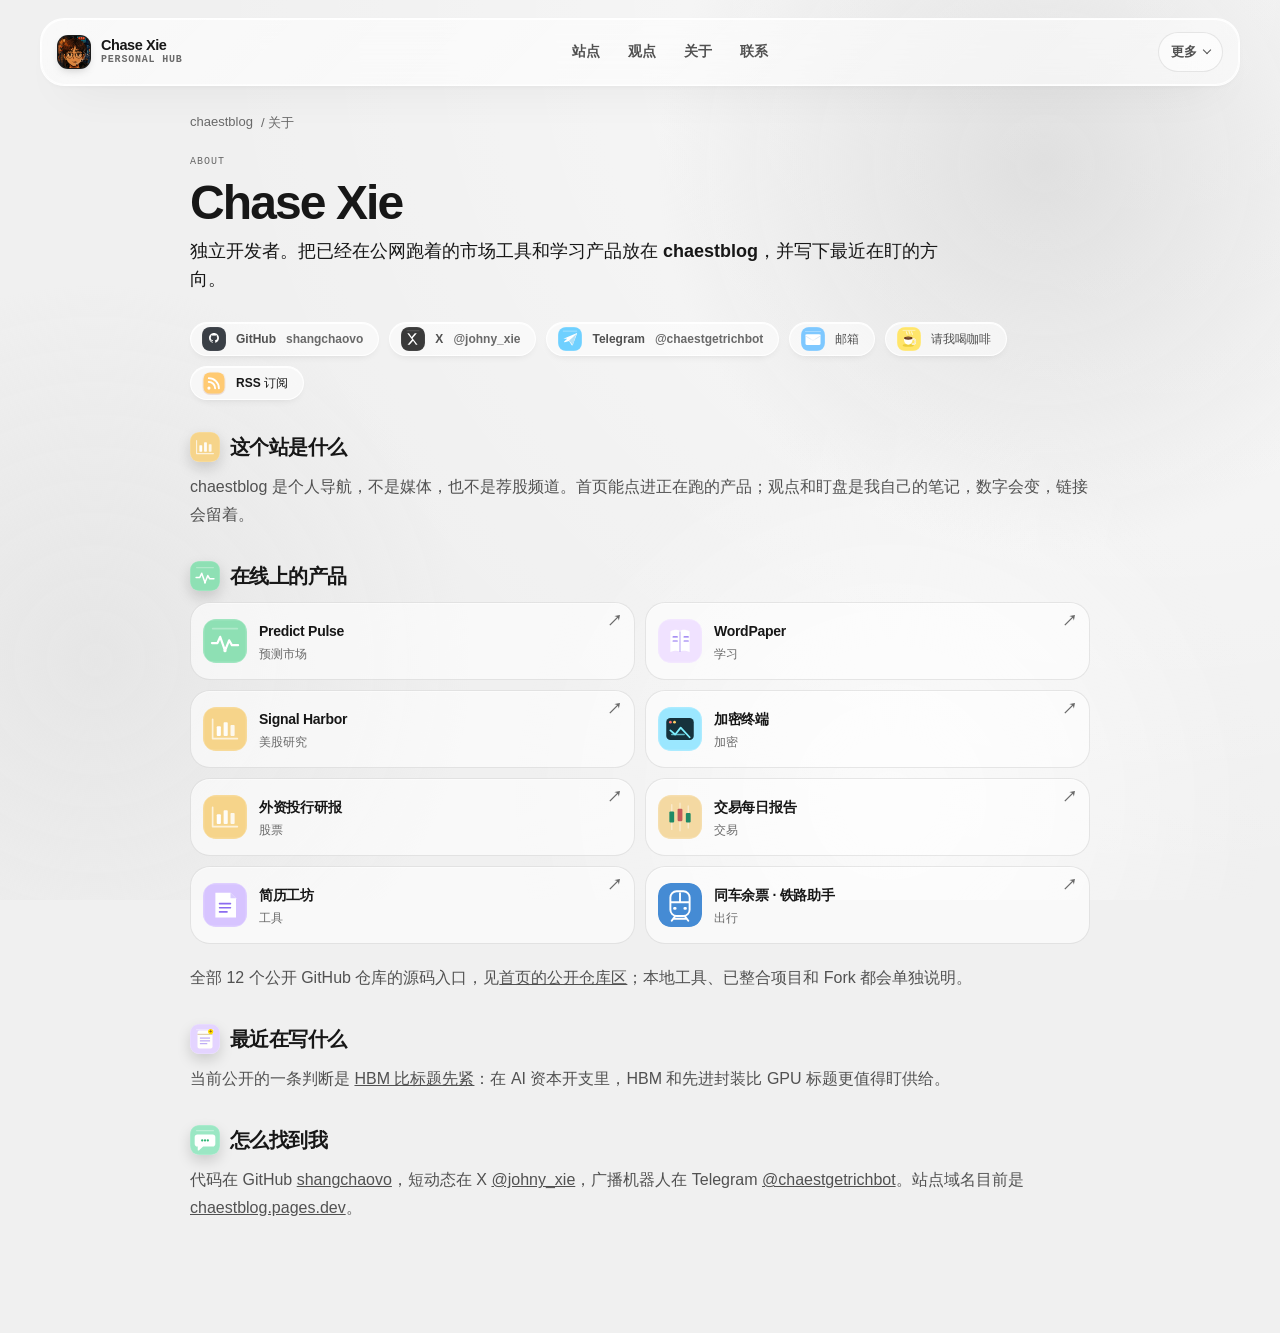
==== commit bf8359bc: "feat: showcase all public GitHub projects" ====
--- a/about/index.html
+++ b/about/index.html
@@ -20,9 +20,9 @@
     <meta name="twitter:description" content="独立开发者。做市场工具和学习产品，公开站点写在 chaestblog。" />
     <meta name="twitter:image" content="https://chaestblog.pages.dev/assets/og.jpg" />
     <link rel="icon" type="image/svg+xml" href="/assets/favicon.svg" />
-    <link rel="stylesheet" href="/css/themes.css?v=2026101907" />
-    <link rel="stylesheet" href="/css/styles.css?v=2026101907" />
-    <link rel="stylesheet" href="/css/liquid.css?v=2026101907" />
+    <link rel="stylesheet" href="/css/themes.css?v=2026101908" />
+    <link rel="stylesheet" href="/css/styles.css?v=2026101908" />
+    <link rel="stylesheet" href="/css/liquid.css?v=2026101908" />
     <script type="application/ld+json">
       {
         "@context": "https://schema.org",
@@ -115,19 +115,22 @@
         <p>chaestblog 是个人导航，不是媒体，也不是荐股频道。首页能点进正在跑的产品；观点和盯盘是我自己的笔记，数字会变，链接会留着。</p>
         <h2><img class="section-icon" src="/assets/icons/pulse.svg" alt="" width="30" height="30" />在线上的产品</h2>
         <ul class="about-projects">
-          <li><a class="about-project" href="https://signal-harbor-terminal.signal-harbor.workers.dev/#overview" target="_blank" rel="noopener"><img class="app-icon" src="/assets/icons/chart.svg" alt="" width="44" height="44" /><span><strong>Signal Harbor</strong><small>美股 AI 新闻、分析师观点与 OCC 期权持仓</small></span><span class="about-project-arrow" aria-hidden="true">↗</span></a></li>
-          <li><a class="about-project" href="https://wordpaper.pages.dev/" target="_blank" rel="noopener"><img class="app-icon" src="/assets/icons/book.svg" alt="" width="44" height="44" /><span><strong>WordPaper</strong><small>每日单词壁纸与艾宾浩斯复习</small></span><span class="about-project-arrow" aria-hidden="true">↗</span></a></li>
-          <li><a class="about-project" href="https://crypto-funding-arbitrage.pages.dev/" target="_blank" rel="noopener"><img class="app-icon" src="/assets/icons/terminal.svg" alt="" width="44" height="44" /><span><strong>加密终端</strong><small>资金费率、Meme 异动、清算热图与期权</small></span><span class="about-project-arrow" aria-hidden="true">↗</span></a></li>
-          <li><a class="about-project" href="https://fresearch.cc.cd/" target="_blank" rel="noopener"><img class="app-icon" src="/assets/icons/file.svg" alt="" width="44" height="44" /><span><strong>外资投行研报</strong><small>AI 算力主线评级与目标价追踪</small></span><span class="about-project-arrow" aria-hidden="true">↗</span></a></li>
-          <li><a class="about-project" href="https://dailytrade.cc.cd/" target="_blank" rel="noopener"><img class="app-icon" src="/assets/icons/candles.svg" alt="" width="44" height="44" /><span><strong>交易每日报告</strong><small>盘前扫描与跨资产信息日报</small></span><span class="about-project-arrow" aria-hidden="true">↗</span></a></li>
-          <li><a class="about-project" href="https://resume-5lv.pages.dev/" target="_blank" rel="noopener"><img class="app-icon" src="/assets/icons/notes.svg" alt="" width="44" height="44" /><span><strong>简历工坊</strong><small>校招简历在线编辑，数据留在浏览器</small></span><span class="about-project-arrow" aria-hidden="true">↗</span></a></li>
+          <li><a class="about-project" href="https://predict-pulse.signal-harbor.workers.dev/?view=sentiment" target="_blank" rel="noopener"><img class="app-icon" src="/assets/icons/pulse.svg" alt="" width="44" height="44"><span><strong>Predict Pulse</strong><small>预测市场</small></span><span class="about-project-arrow" aria-hidden="true">↗</span></a></li>
+          <li><a class="about-project" href="https://wordpaper.pages.dev/" target="_blank" rel="noopener"><img class="app-icon" src="/assets/icons/book.svg" alt="" width="44" height="44"><span><strong>WordPaper</strong><small>学习</small></span><span class="about-project-arrow" aria-hidden="true">↗</span></a></li>
+          <li><a class="about-project" href="https://signal-harbor-terminal.signal-harbor.workers.dev/#overview" target="_blank" rel="noopener"><img class="app-icon" src="/assets/icons/chart.svg" alt="" width="44" height="44"><span><strong>Signal Harbor</strong><small>美股研究</small></span><span class="about-project-arrow" aria-hidden="true">↗</span></a></li>
+          <li><a class="about-project" href="https://crypto-funding-arbitrage.pages.dev/" target="_blank" rel="noopener"><img class="app-icon" src="/assets/icons/terminal.svg" alt="" width="44" height="44"><span><strong>加密终端</strong><small>加密</small></span><span class="about-project-arrow" aria-hidden="true">↗</span></a></li>
+          <li><a class="about-project" href="https://fresearch.cc.cd/" target="_blank" rel="noopener"><img class="app-icon" src="/assets/icons/chart.svg" alt="" width="44" height="44"><span><strong>外资投行研报</strong><small>股票</small></span><span class="about-project-arrow" aria-hidden="true">↗</span></a></li>
+          <li><a class="about-project" href="https://dailytrade.cc.cd/" target="_blank" rel="noopener"><img class="app-icon" src="/assets/icons/candles.svg" alt="" width="44" height="44"><span><strong>交易每日报告</strong><small>交易</small></span><span class="about-project-arrow" aria-hidden="true">↗</span></a></li>
+          <li><a class="about-project" href="https://resume-5lv.pages.dev/" target="_blank" rel="noopener"><img class="app-icon" src="/assets/icons/file.svg" alt="" width="44" height="44"><span><strong>简历工坊</strong><small>工具</small></span><span class="about-project-arrow" aria-hidden="true">↗</span></a></li>
+          <li><a class="about-project" href="https://rail-same-train-pages.pages.dev/" target="_blank" rel="noopener"><img class="app-icon" src="/assets/icons/train.svg" alt="" width="44" height="44"><span><strong>同车余票 · 铁路助手</strong><small>出行</small></span><span class="about-project-arrow" aria-hidden="true">↗</span></a></li>
         </ul>
+        <p>全部 12 个公开 GitHub 仓库的源码入口，见<a href="/#opensource">首页的公开仓库区</a>；本地工具、已整合项目和 Fork 都会单独说明。</p>
         <h2><img class="section-icon" src="/assets/icons/notes.svg" alt="" width="30" height="30" />最近在写什么</h2>
         <p>当前公开的一条判断是 <a href="/notes/hbm-supply/">HBM 比标题先紧</a>：在 AI 资本开支里，HBM 和先进封装比 GPU 标题更值得盯供给。</p>
         <h2><img class="section-icon" src="/assets/icons/chat.svg" alt="" width="30" height="30" />怎么找到我</h2>
         <p>代码在 GitHub <a rel="me" href="https://github.com/shangchaovo">shangchaovo</a>，短动态在 X <a rel="me" href="https://x.com/johny_xie">@johny_xie</a>，广播机器人在 Telegram <a href="https://t.me/chaestgetrichbot" target="_blank" rel="noopener">@chaestgetrichbot</a>。站点域名目前是 <a href="https://chaestblog.pages.dev/">chaestblog.pages.dev</a>。</p>
       </div>
     </main>
-    <script src="/js/page.js?v=2026101907" type="module"></script>
+    <script src="/js/page.js?v=2026101908" type="module"></script>
   </body>
 </html>
--- a/css/liquid.css
+++ b/css/liquid.css
@@ -314,3 +314,12 @@
 @media (prefers-reduced-transparency: reduce) {
   .identity, .scene-chip { -webkit-backdrop-filter: none; backdrop-filter: none; background: var(--bg-0); }
 }
+
+/* Source-only projects share the glass material without pretending to be hosted sites. */
+.repo-grid { display: grid; grid-template-columns: repeat(3, minmax(0, 1fr)); gap: 20px; }
+.repo-card { padding-top: 22px; min-width: 0; }
+.repo-card .card-top { padding-top: 0; }
+.repo-card h3 { font-size: 20px; overflow-wrap: anywhere; }
+#repositoryCount { max-width: 36ch; font-size: 11px; }
+@media (max-width: 980px) { .repo-grid { grid-template-columns: repeat(2, minmax(0, 1fr)); } }
+@media (max-width: 720px) { .repo-grid { grid-template-columns: 1fr; gap: 14px; } #repositoryCount { max-width: none; text-align: left; } }
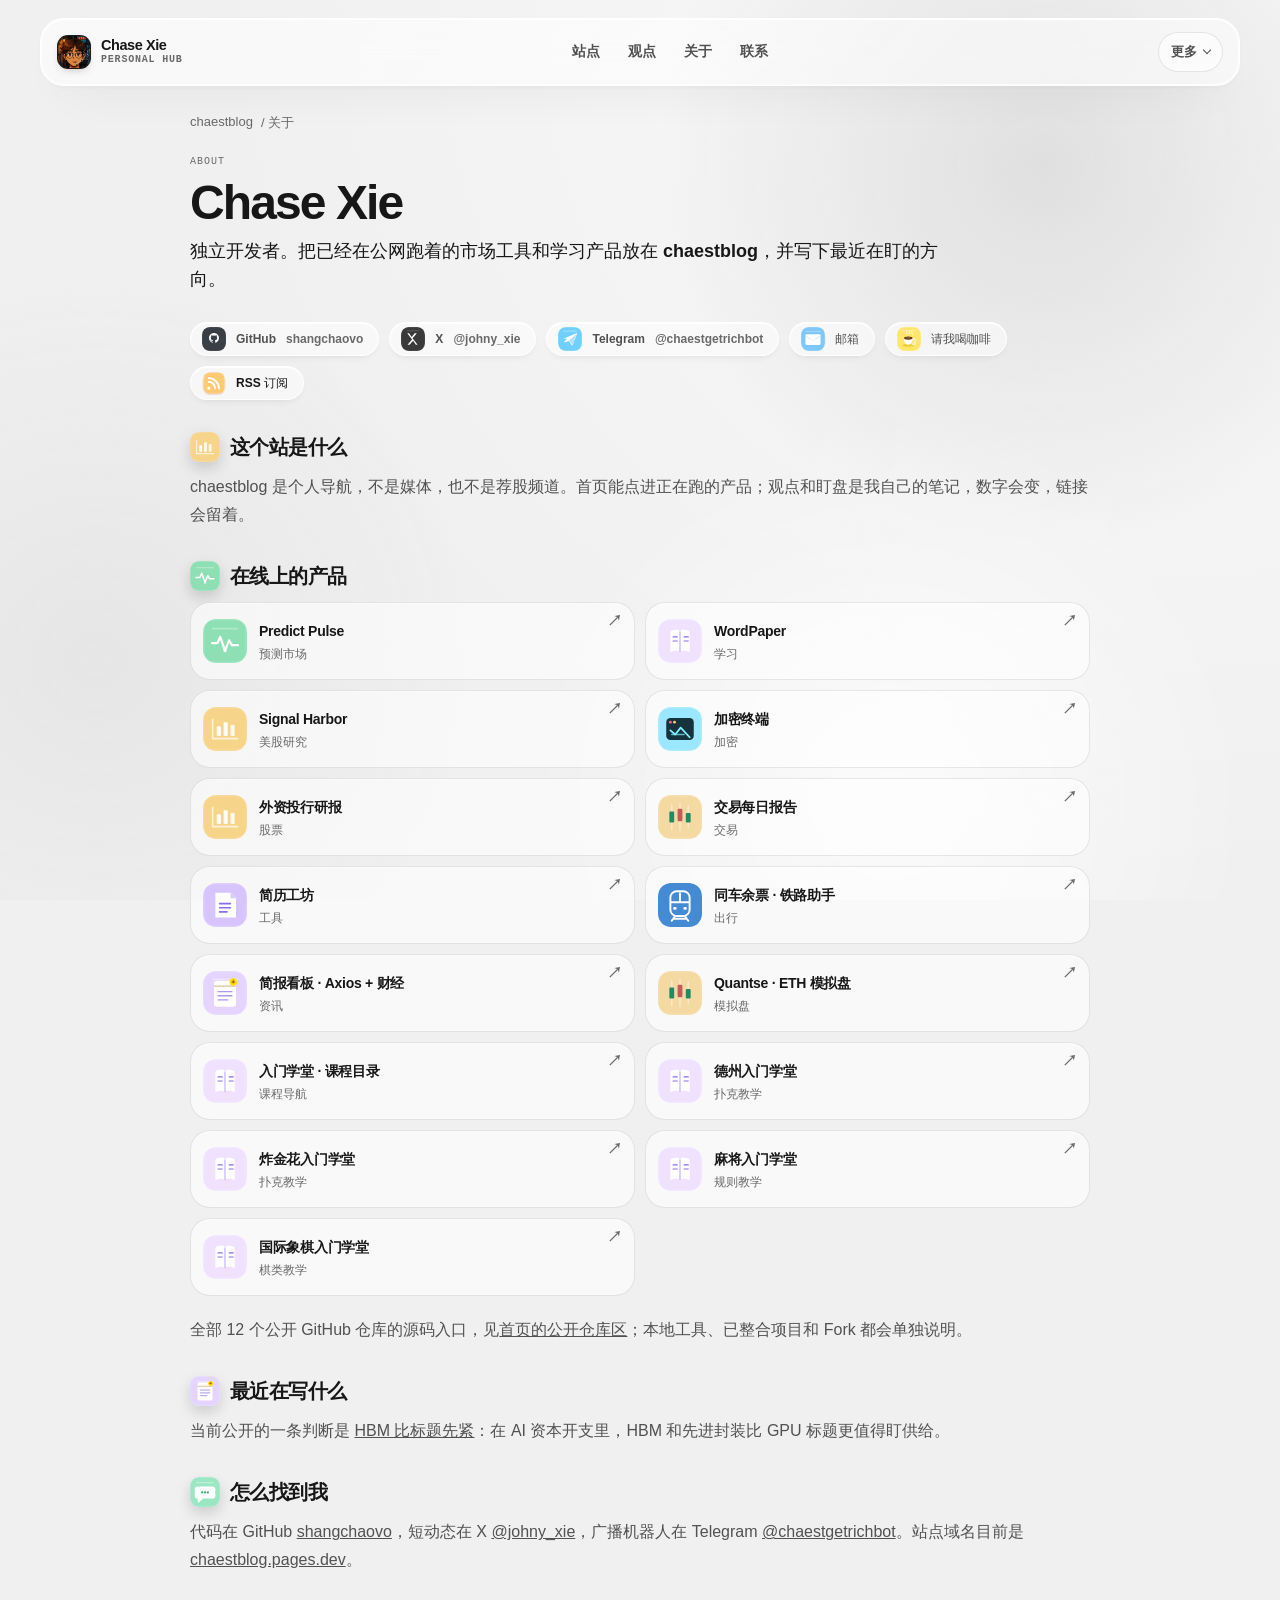
==== commit 8ba53a35: "feat: animate hero and expand live projects" ====
--- a/about/index.html
+++ b/about/index.html
@@ -20,9 +20,9 @@
     <meta name="twitter:description" content="独立开发者。做市场工具和学习产品，公开站点写在 chaestblog。" />
     <meta name="twitter:image" content="https://chaestblog.pages.dev/assets/og.jpg" />
     <link rel="icon" type="image/svg+xml" href="/assets/favicon.svg" />
-    <link rel="stylesheet" href="/css/themes.css?v=2026101908" />
-    <link rel="stylesheet" href="/css/styles.css?v=2026101908" />
-    <link rel="stylesheet" href="/css/liquid.css?v=2026101908" />
+    <link rel="stylesheet" href="/css/themes.css?v=2026102001" />
+    <link rel="stylesheet" href="/css/styles.css?v=2026102001" />
+    <link rel="stylesheet" href="/css/liquid.css?v=2026102001" />
     <script type="application/ld+json">
       {
         "@context": "https://schema.org",
@@ -123,6 +123,13 @@
           <li><a class="about-project" href="https://dailytrade.cc.cd/" target="_blank" rel="noopener"><img class="app-icon" src="/assets/icons/candles.svg" alt="" width="44" height="44"><span><strong>交易每日报告</strong><small>交易</small></span><span class="about-project-arrow" aria-hidden="true">↗</span></a></li>
           <li><a class="about-project" href="https://resume-5lv.pages.dev/" target="_blank" rel="noopener"><img class="app-icon" src="/assets/icons/file.svg" alt="" width="44" height="44"><span><strong>简历工坊</strong><small>工具</small></span><span class="about-project-arrow" aria-hidden="true">↗</span></a></li>
           <li><a class="about-project" href="https://rail-same-train-pages.pages.dev/" target="_blank" rel="noopener"><img class="app-icon" src="/assets/icons/train.svg" alt="" width="44" height="44"><span><strong>同车余票 · 铁路助手</strong><small>出行</small></span><span class="about-project-arrow" aria-hidden="true">↗</span></a></li>
+          <li><a class="about-project" href="https://axios-dashboard.pages.dev/" target="_blank" rel="noopener"><img class="app-icon" src="/assets/icons/notes.svg" alt="" width="44" height="44"><span><strong>简报看板 · Axios + 财经</strong><small>资讯</small></span><span class="about-project-arrow" aria-hidden="true">↗</span></a></li>
+          <li><a class="about-project" href="https://quantse.pages.dev/" target="_blank" rel="noopener"><img class="app-icon" src="/assets/icons/candles.svg" alt="" width="44" height="44"><span><strong>Quantse · ETH 模拟盘</strong><small>模拟盘</small></span><span class="about-project-arrow" aria-hidden="true">↗</span></a></li>
+          <li><a class="about-project" href="https://xuetang-hub.pages.dev/" target="_blank" rel="noopener"><img class="app-icon" src="/assets/icons/book.svg" alt="" width="44" height="44"><span><strong>入门学堂 · 课程目录</strong><small>课程导航</small></span><span class="about-project-arrow" aria-hidden="true">↗</span></a></li>
+          <li><a class="about-project" href="https://xuetang-texas.pages.dev/" target="_blank" rel="noopener"><img class="app-icon" src="/assets/icons/book.svg" alt="" width="44" height="44"><span><strong>德州入门学堂</strong><small>扑克教学</small></span><span class="about-project-arrow" aria-hidden="true">↗</span></a></li>
+          <li><a class="about-project" href="https://xuetang-jinhua.pages.dev/" target="_blank" rel="noopener"><img class="app-icon" src="/assets/icons/book.svg" alt="" width="44" height="44"><span><strong>炸金花入门学堂</strong><small>扑克教学</small></span><span class="about-project-arrow" aria-hidden="true">↗</span></a></li>
+          <li><a class="about-project" href="https://xuetang-mahjong.pages.dev/" target="_blank" rel="noopener"><img class="app-icon" src="/assets/icons/book.svg" alt="" width="44" height="44"><span><strong>麻将入门学堂</strong><small>规则教学</small></span><span class="about-project-arrow" aria-hidden="true">↗</span></a></li>
+          <li><a class="about-project" href="https://xuetang-chess.pages.dev/" target="_blank" rel="noopener"><img class="app-icon" src="/assets/icons/book.svg" alt="" width="44" height="44"><span><strong>国际象棋入门学堂</strong><small>棋类教学</small></span><span class="about-project-arrow" aria-hidden="true">↗</span></a></li>
         </ul>
         <p>全部 12 个公开 GitHub 仓库的源码入口，见<a href="/#opensource">首页的公开仓库区</a>；本地工具、已整合项目和 Fork 都会单独说明。</p>
         <h2><img class="section-icon" src="/assets/icons/notes.svg" alt="" width="30" height="30" />最近在写什么</h2>
@@ -131,6 +138,6 @@
         <p>代码在 GitHub <a rel="me" href="https://github.com/shangchaovo">shangchaovo</a>，短动态在 X <a rel="me" href="https://x.com/johny_xie">@johny_xie</a>，广播机器人在 Telegram <a href="https://t.me/chaestgetrichbot" target="_blank" rel="noopener">@chaestgetrichbot</a>。站点域名目前是 <a href="https://chaestblog.pages.dev/">chaestblog.pages.dev</a>。</p>
       </div>
     </main>
-    <script src="/js/page.js?v=2026101908" type="module"></script>
+    <script src="/js/page.js?v=2026102001" type="module"></script>
   </body>
 </html>
--- a/css/liquid.css
+++ b/css/liquid.css
@@ -92,6 +92,13 @@
 .identity h1 { font: 680 clamp(38px, 4.5vw, 64px)/1.08 var(--font-display); letter-spacing: -.065em; white-space: nowrap; }
 .name-dot { color: var(--accent); }
 .headline { margin: 0; max-width: 20ch; font-size: clamp(21px, 2.2vw, 28px); font-weight: 570; line-height: 1.55; letter-spacing: -.035em; }
+.headline-animated { display: grid; }
+.headline-measure, .headline-live { grid-area: 1 / 1; }
+.headline-measure { visibility: hidden; pointer-events: none; }
+.headline-live::after, .headline-measure::after { content: ""; display: inline-block; width: 2px; height: .85em; margin-left: .15em; vertical-align: -.03em; background: currentColor; }
+.headline-live::after { opacity: 0; }
+.typing-active .headline-live::after { animation: typing-caret 1.1s steps(1) infinite; }
+.typing-active.is-typing .headline-live::after { animation: none; opacity: .65; }
 .lead { max-width: 440px; font-size: 13px; line-height: 1.9; }
 .hero-actions { gap: 20px; margin-top: 2px; }
 .hero-actions .btn { min-height: 46px; padding: 0 22px; }
@@ -124,11 +131,11 @@
 .scene-app-2 { top: 7%; right: -3%; width: 42%; }
 .scene-app-3 { bottom: 6%; left: -2%; width: 45%; z-index: 4; }
 .scene-app-4 { bottom: 3%; right: -3%; width: 45%; z-index: 4; }
-.scene-float { animation: desk-float 7s ease-in-out infinite; }
-.scene-app-1 .scene-float { animation-delay: -2s; animation-duration: 8s; }
-.scene-app-2 .scene-float { animation-delay: -4s; animation-duration: 6.5s; }
-.scene-app-3 .scene-float { animation-delay: -1s; animation-duration: 7.5s; }
-.scene-app-4 .scene-float { animation-delay: -3s; animation-duration: 8.5s; }
+.scene-float { animation: desk-float 6s ease-in-out infinite; }
+.scene-app-1 .scene-float { animation-name: desk-drift; animation-delay: -1.3s; animation-duration: 7s; }
+.scene-app-2 .scene-float { animation-name: desk-drift; animation-delay: -3s; animation-duration: 5.8s; animation-direction: reverse; }
+.scene-app-3 .scene-float { animation-name: desk-drift; animation-delay: -2s; animation-duration: 6.5s; }
+.scene-app-4 .scene-float { animation-name: desk-drift; animation-delay: -.8s; animation-duration: 7.5s; animation-direction: reverse; }
 .scene-chip { display: block; padding: 13px; border-radius: 22px; color: var(--ink); text-decoration: none; -webkit-backdrop-filter: blur(16px); backdrop-filter: blur(16px); box-shadow: var(--glass-shadow), 0 20px 32px -22px rgba(0,0,0,.2); }
 .scene-app-1 .scene-chip { rotate: -8deg; }
 .scene-app-2 .scene-chip { rotate: 8deg; }
@@ -137,6 +144,7 @@
 .scene-featured { padding: 7px; border-radius: 27px; rotate: -4deg; }
 .scene-preview { height: 128px; overflow: hidden; border-radius: 20px; background: #191919; }
 .scene-preview img { display: block; width: 100%; height: 100%; object-fit: cover; object-position: top; }
+.scene-preview picture { display: block; height: 100%; animation: preview-breathe 10s ease-in-out infinite; }
 .scene-app-copy { display: flex; align-items: center; gap: 9px; min-width: 0; }
 .scene-app-copy .app-icon { width: 34px; height: 34px; border-radius: 11px; box-shadow: 0 5px 12px -5px rgba(0,0,0,.18); }
 .scene-app-copy > span:not(.scene-arrow) { min-width: 0; display: grid; gap: 4px; }
@@ -181,6 +189,20 @@
 body.motion-hidden .project-board,
 .board-marquee.is-offscreen .project-board { animation-play-state: paused; }
 .marquee-toggle { min-height: 38px; border-radius: 99px; background: var(--glass-fill); border-color: var(--glass-edge); box-shadow: var(--glass-shadow); }
+.marquee-controls { display: flex; align-items: center; justify-content: flex-end; gap: 8px; margin: 4px 0 4px; color: var(--muted); font-size: 10px; }
+.marquee-controls[hidden] { display: none; }
+.marquee-key-hint { margin-inline: 5px; }
+.speed-key { width: 30px; height: 28px; padding: 0; border: 1px solid var(--glass-edge); border-radius: 9px; color: var(--sub); background: var(--glass-fill); box-shadow: inset 0 1px 0 var(--glass-edge), 0 3px 6px -4px rgba(0,0,0,.25); font: 15px/1 var(--font); cursor: pointer; touch-action: none; transition: transform .2s, color .2s, background .2s; }
+.speed-key.is-held, .speed-key:active { transform: translateY(2px); color: var(--accent-ink); background: var(--ink); box-shadow: none; }
+.marquee-speed { min-width: 4.7ch; text-align: center; color: var(--ink); font: 11px/1 var(--font-mono); font-variant-numeric: tabular-nums; }
+.speed-meter { display: flex; align-items: center; gap: 3px; height: 18px; margin-left: 4px; }
+.speed-meter i { width: 2px; height: 12px; border-radius: 2px; background: currentColor; opacity: .35; transform: scaleY(.35); transition: transform .4s var(--ease-out), opacity .3s; }
+.speed-meter i:nth-child(2), .speed-meter i:nth-child(4) { transform: scaleY(.65); }
+.speed-meter i:nth-child(3) { transform: scaleY(1); }
+[data-direction="fast"] .speed-meter i { animation: speed-wave .5s ease-in-out infinite alternate; opacity: .8; }
+[data-direction="fast"] .speed-meter i:nth-child(2n) { animation-delay: -.3s; }
+[data-direction="slow"] .speed-meter i { transform: scaleY(.2); opacity: .25; }
+body.marquee-on.marquee-steering:not(.marquee-paused):not(.motion-hidden) .board-marquee:not(.is-offscreen) .project-board { animation-play-state: running; }
 .note, .sector, .contact { border-radius: 25px; }
 .note h3 { font-size: 23px; font-weight: 620; line-height: 1.45; }
 .magazine .section { margin-top: 46px; }
@@ -190,7 +212,7 @@
   .card:hover, .note:hover, .contact:hover, .scene-chip:hover, .archive-item:hover, .rss-entry:hover { translate: 0 -6px; border-color: var(--glass-edge); }
   .sector:hover { translate: 0 -3px; }
 }
-.liquid-scene.is-offscreen *, body.motion-hidden .scene-float, body.motion-hidden .scene-orbit, body.motion-hidden .blob, body.motion-hidden .status-beacon::after { animation-play-state: paused !important; }
+.liquid-scene.is-offscreen *, body.motion-hidden .scene-float, body.motion-hidden .scene-orbit, body.motion-hidden .scene-preview picture, body.motion-hidden .headline-live::after, body.motion-hidden .blob, body.motion-hidden .status-beacon::after { animation-play-state: paused !important; }
 .hero-enter .identity-copy > * { animation: hero-in .9s var(--ease-out) both; }
 .hero-enter .identity-copy > :nth-child(2) { animation-delay: .06s; }
 .hero-enter .identity-copy > :nth-child(3) { animation-delay: .12s; }
@@ -212,7 +234,11 @@
 .rss-ring-b { animation-delay: -2s; }
 @keyframes hero-in { from { opacity: 0; transform: translate3d(0, 24px, 0); } to { opacity: 1; transform: none; } }
 @keyframes scene-in { from { opacity: 0; transform: translate3d(0, 32px, 0) scale(.8); } to { opacity: 1; transform: none; } }
-@keyframes desk-float { 0%, 100% { transform: translate3d(0, 0, 0); } 50% { transform: translate3d(0, -12px, 0); } }
+@keyframes desk-float { 0%, 100% { transform: translate3d(0, 1px, 0) rotate(.6deg); } 50% { transform: translate3d(3px, -17px, 0) rotate(-.8deg); } }
+@keyframes desk-drift { 0%, 100% { transform: translate3d(-3px, 3px, 0) rotate(-1deg); } 50% { transform: translate3d(4px, -13px, 0) rotate(1.3deg); } }
+@keyframes preview-breathe { 0%, 100% { transform: scale(1); } 50% { transform: scale(1.045) translateY(-1%); } }
+@keyframes typing-caret { 0%, 45% { opacity: .65; } 46%, 100% { opacity: 0; } }
+@keyframes speed-wave { from { transform: scaleY(.3); } to { transform: scaleY(1); } }
 @keyframes orbit-turn { to { transform: rotate(360deg); } }
 @keyframes beacon { 0% { opacity: .5; transform: scale(.6); } 75%, 100% { opacity: 0; transform: scale(1.5); } }
 @keyframes materialize { from { opacity: 0; transform: translateY(14px) scale(.96); } to { opacity: 1; transform: none; } }
@@ -291,6 +317,10 @@
   .section-head .kicker { font-size: 9px; }
   .section-tools { gap: 0; }
   .marquee-toggle { padding-inline: 10px; font-size: 10px; min-height: 36px; }
+  .marquee-controls { justify-content: center; gap: 6px; margin-top: 12px; }
+  .marquee-key-hint { margin-inline: 0; font-size: 9px; }
+  .speed-key { width: 44px; height: 44px; }
+  .speed-meter { display: none; }
   body.marquee-on .board-marquee { margin-inline: -8px; }
   body.marquee-on .project-board .card { width: min(80vw, 320px); margin-right: 14px; }
   .magazine { gap: 0; }
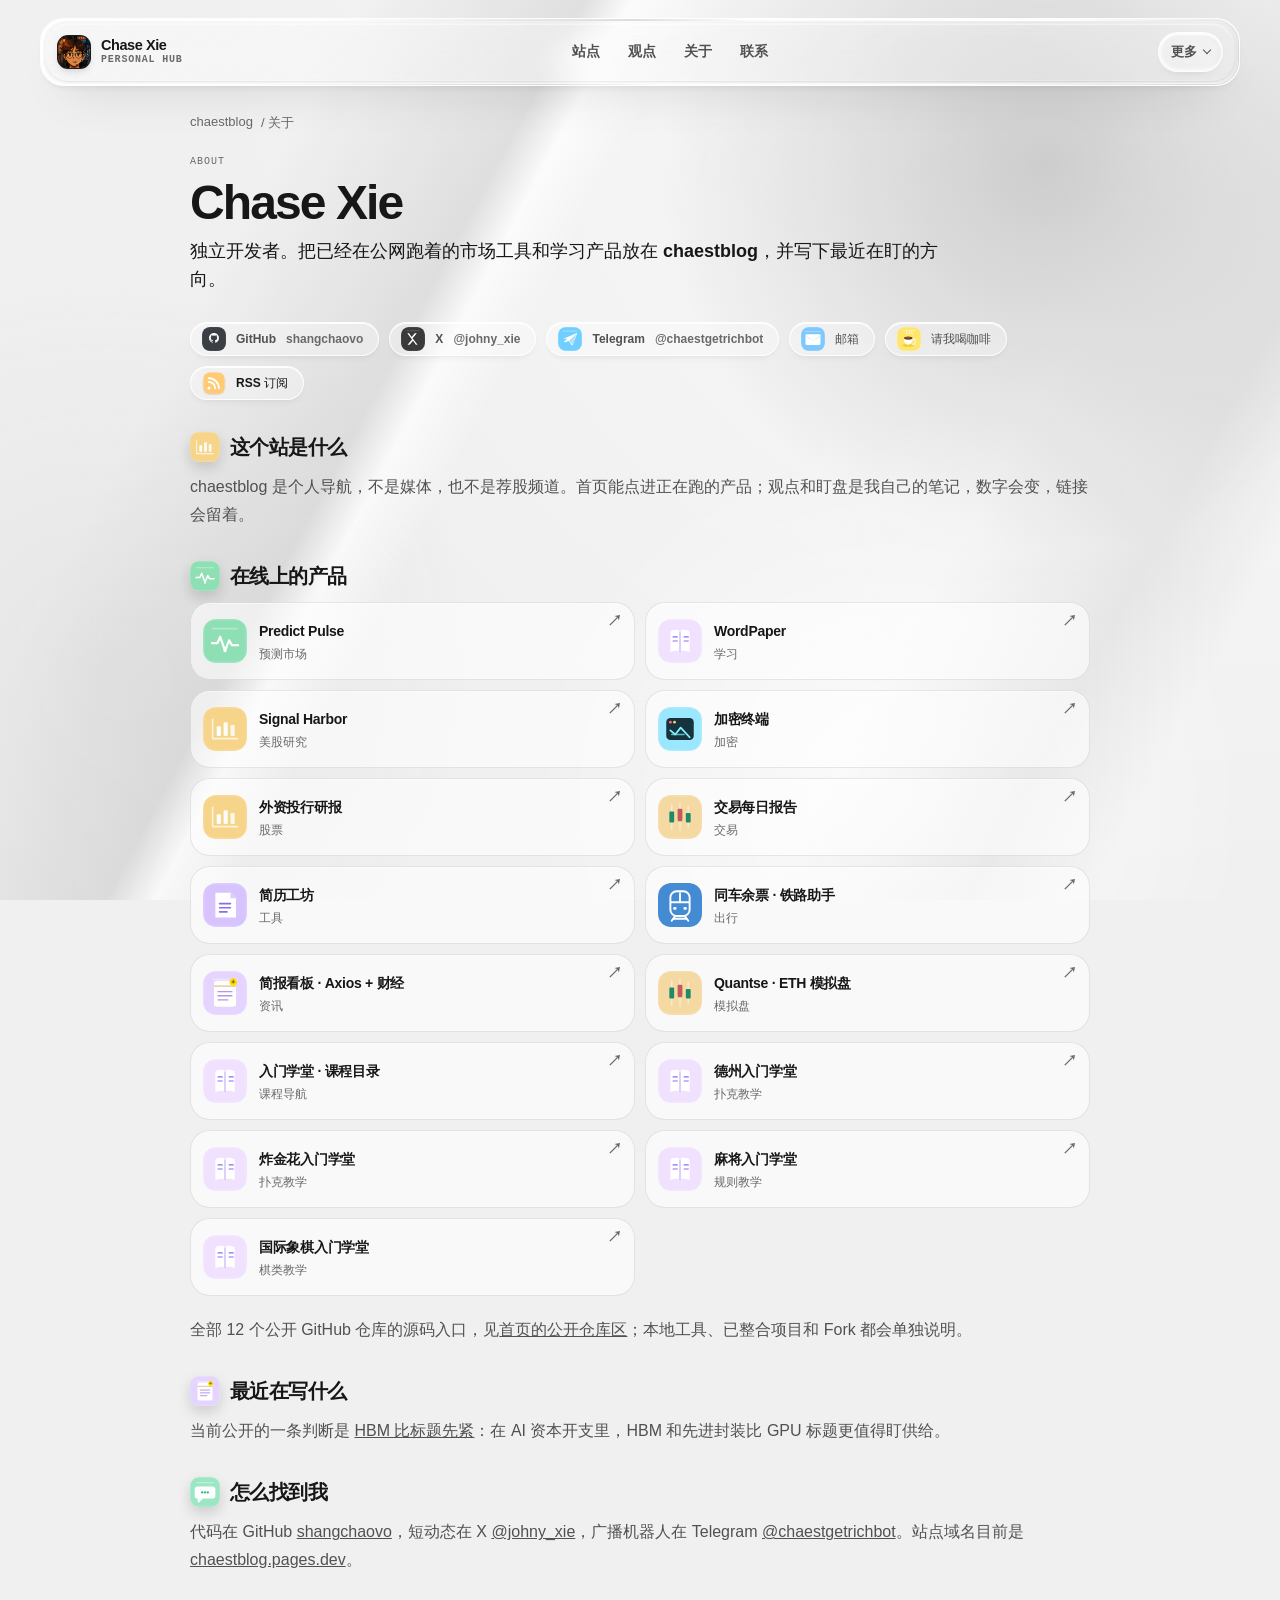
==== commit 517da9ae: "feat: enhance liquid glass and use avatar favicon" ====
--- a/about/index.html
+++ b/about/index.html
@@ -19,10 +19,10 @@
     <meta name="twitter:title" content="关于 Chase Xie · chaestblog" />
     <meta name="twitter:description" content="独立开发者。做市场工具和学习产品，公开站点写在 chaestblog。" />
     <meta name="twitter:image" content="https://chaestblog.pages.dev/assets/og.jpg" />
-    <link rel="icon" type="image/svg+xml" href="/assets/favicon.svg" />
-    <link rel="stylesheet" href="/css/themes.css?v=2026102001" />
-    <link rel="stylesheet" href="/css/styles.css?v=2026102001" />
-    <link rel="stylesheet" href="/css/liquid.css?v=2026102001" />
+    <link rel="icon" type="image/jpeg" href="/assets/avatar.jpg?v=2026102701" />
+    <link rel="stylesheet" href="/css/themes.css?v=2026102701" />
+    <link rel="stylesheet" href="/css/styles.css?v=2026102701" />
+    <link rel="stylesheet" href="/css/liquid.css?v=2026102701" />
     <script type="application/ld+json">
       {
         "@context": "https://schema.org",
@@ -138,6 +138,6 @@
         <p>代码在 GitHub <a rel="me" href="https://github.com/shangchaovo">shangchaovo</a>，短动态在 X <a rel="me" href="https://x.com/johny_xie">@johny_xie</a>，广播机器人在 Telegram <a href="https://t.me/chaestgetrichbot" target="_blank" rel="noopener">@chaestgetrichbot</a>。站点域名目前是 <a href="https://chaestblog.pages.dev/">chaestblog.pages.dev</a>。</p>
       </div>
     </main>
-    <script src="/js/page.js?v=2026102001" type="module"></script>
+    <script src="/js/page.js?v=2026102701" type="module"></script>
   </body>
 </html>
--- a/css/themes.css
+++ b/css/themes.css
@@ -23,16 +23,18 @@
   --accent-ink: #fff;
   --line: rgba(0,0,0,.09);
   --line-strong: rgba(0,0,0,.21);
-  --glass-fill: rgba(255,255,255,.53);
+  --glass-fill: rgba(255,255,255,.32);
   --glass-thick: rgba(250,250,250,.93);
   --glass-edge: rgba(255,255,255,.88);
-  --glass-shadow: inset 0 1px 0 rgba(255,255,255,.95), inset 0 -1px 0 rgba(255,255,255,.35), 0 18px 50px -28px rgba(0,0,0,.19), 0 3px 10px -5px rgba(0,0,0,.09);
+  --glass-shadow: inset 0 2px 2px rgba(255,255,255,.95), inset 0 -2px 3px rgba(255,255,255,.7), inset 2px 0 4px rgba(255,255,255,.65), inset -2px 0 5px rgba(0,0,0,.055), 0 24px 48px -28px rgba(0,0,0,.29), 0 5px 12px -8px rgba(0,0,0,.2);
+  --glass-rim: rgba(255,255,255,.95);
+  --glass-cut: rgba(0,0,0,.13);
   --good: #238275;
   --warn: #a97a2f;
   --danger: #b45661;
   --chip: rgba(255,255,255,.58);
   --ambient: rgba(255,255,255,.65);
-  --ambient-shadow: #d6d6d6;
+  --ambient-shadow: #bcbcbc;
   --ambient-light: #fff;
   --ambient-mid: #e2e2e2;
   --sheen: rgba(255,255,255,.62);
@@ -49,10 +51,12 @@
   --accent-ink: #fafafa;
   --line: rgba(0,0,0,.1);
   --line-strong: rgba(0,0,0,.24);
-  --glass-fill: rgba(246,246,246,.6);
+  --glass-fill: rgba(246,246,246,.48);
   --glass-thick: rgba(240,240,240,.96);
   --glass-edge: rgba(255,255,255,.76);
   --glass-shadow: inset 0 1px 0 rgba(255,255,255,.85), inset 0 -1px 0 rgba(255,255,255,.26), 0 18px 50px -28px rgba(0,0,0,.16), 0 3px 10px -5px rgba(0,0,0,.08);
+  --glass-rim: rgba(255,255,255,.8);
+  --glass-cut: rgba(0,0,0,.1);
   --good: #577e4f;
   --warn: #a27c3c;
   --danger: #a76050;
@@ -75,16 +79,18 @@
   --accent-ink: #171717;
   --line: rgba(255,255,255,.1);
   --line-strong: rgba(255,255,255,.25);
-  --glass-fill: rgba(34,34,34,.55);
+  --glass-fill: rgba(34,34,34,.38);
   --glass-thick: rgba(29,29,29,.96);
   --glass-edge: rgba(255,255,255,.17);
-  --glass-shadow: inset 0 1px 0 rgba(255,255,255,.12), inset 0 -1px 0 rgba(255,255,255,.03), 0 22px 60px -26px rgba(0,0,0,.65), 0 3px 10px -5px rgba(0,0,0,.4);
+  --glass-shadow: inset 0 2px 2px rgba(255,255,255,.2), inset 0 -1px 2px rgba(255,255,255,.09), inset 2px 0 4px rgba(255,255,255,.07), 0 24px 48px -26px rgba(0,0,0,.7), 0 4px 10px -5px rgba(0,0,0,.5);
+  --glass-rim: rgba(255,255,255,.42);
+  --glass-cut: rgba(0,0,0,.48);
   --good: #8ed5ba;
   --warn: #d6b87c;
   --danger: #e59caa;
   --chip: rgba(255,255,255,.055);
   --ambient: rgba(255,255,255,.035);
-  --ambient-shadow: #242424;
+  --ambient-shadow: #383838;
   --ambient-light: #151515;
   --ambient-mid: #1c1c1c;
   --sheen: rgba(255,255,255,.14);
--- a/css/styles.css
+++ b/css/styles.css
@@ -1502,8 +1502,7 @@
 body.marquee-on .project-board .card[data-id="predict-pulse"] > p { align-self: auto; font-size: 14px; }
 body.marquee-on .project-board .card[data-id="predict-pulse"] .card-links { align-self: auto; margin-bottom: 0; }
 
-/* 悬停 / 键盘聚焦时暂停,方便看清和点开 */
-body.marquee-on .board-marquee:hover .project-board,
+/* 键盘聚焦暂停；鼠标悬停保持自然流动，静止阅读可用「暂停流动」。 */
 body.marquee-on .board-marquee:focus-within .project-board {
   animation-play-state: paused;
 }
--- a/css/liquid.css
+++ b/css/liquid.css
@@ -5,7 +5,7 @@
 .glass {
   isolation: isolate;
   border-color: var(--glass-edge);
-  background: linear-gradient(135deg, color-mix(in srgb, var(--glass-fill), var(--bg-0) 12%), var(--glass-fill));
+  background: linear-gradient(145deg, color-mix(in srgb, var(--glass-fill), var(--bg-0) 14%), var(--glass-fill) 48%, color-mix(in srgb, var(--glass-fill), transparent 22%));
   box-shadow: var(--glass-shadow);
   transition: border-color .3s ease, translate .55s var(--ease-out);
 }
@@ -15,13 +15,34 @@
   inset: 0;
   z-index: 3;
   border-radius: inherit;
-  padding: 1px;
-  background: linear-gradient(135deg, var(--glass-edge), transparent 36%, transparent 64%, var(--glass-edge));
+  padding: 1.5px;
+  background: linear-gradient(145deg, var(--glass-rim) 5%, var(--glass-edge) 22%, var(--glass-cut) 46%, transparent 55%, var(--glass-rim) 78%, var(--glass-cut));
   -webkit-mask: linear-gradient(#fff 0 0) content-box, linear-gradient(#fff 0 0);
   mask: linear-gradient(#fff 0 0) content-box, linear-gradient(#fff 0 0);
   -webkit-mask-composite: xor;
   mask-composite: exclude;
   pointer-events: none;
+}
+.glass::after {
+  content: "";
+  position: absolute;
+  inset: 4px;
+  z-index: 3;
+  border-radius: inherit;
+  border: 1px solid transparent;
+  border-top-color: color-mix(in srgb, var(--glass-rim) 55%, transparent);
+  border-bottom-color: color-mix(in srgb, var(--glass-rim) 38%, transparent);
+  box-shadow: 0 1px 2px var(--glass-cut), inset 0 1px 1px var(--glass-rim);
+  opacity: .55;
+  pointer-events: none;
+}
+/* Static silver ribbons give the clear material something to transmit. */
+.atmosphere::after {
+  content: "";
+  position: absolute;
+  inset: -20%;
+  background: linear-gradient(118deg, transparent 29%, color-mix(in srgb, var(--ambient-shadow) 55%, transparent) 38%, var(--ambient-light) 40%, transparent 43%, transparent 65%, color-mix(in srgb, var(--ambient-shadow) 38%, transparent) 73%, transparent 78%);
+  opacity: .65;
 }
 .glass-sheen {
   position: absolute;
@@ -31,21 +52,23 @@
   height: 380px;
   z-index: 2;
   border-radius: 50%;
-  background: radial-gradient(circle, var(--sheen), transparent 65%);
-  mix-blend-mode: soft-light;
+  background: radial-gradient(ellipse at center, var(--sheen), transparent 65%);
   pointer-events: none;
   opacity: 0;
   transition: opacity .45s ease;
 }
-.glass.is-pointed > .glass-sheen { opacity: .8; }
+.glass.is-pointed > .glass-sheen { opacity: .9; }
+.glass-caustic { position: absolute; inset: 0; z-index: 3; border-radius: inherit; overflow: hidden; pointer-events: none; opacity: 0; transition: opacity .4s ease; }
+.glass-caustic::before { content: ""; position: absolute; inset: -60%; border-radius: 42%; border: 14px solid var(--glass-rim); box-shadow: 0 0 14px var(--sheen), inset 0 0 12px var(--sheen); transform: translate(-24%, -22%) rotate(-30deg); }
+.is-pointed > .glass-caustic { opacity: .22; }
 .nav {
   width: min(1200px, calc(100% - 40px));
   top: 18px;
   margin-top: 18px;
   padding: 10px 16px;
   border-radius: 24px;
-  -webkit-backdrop-filter: blur(22px);
-  backdrop-filter: blur(22px);
+  -webkit-backdrop-filter: blur(18px) saturate(1.1);
+  backdrop-filter: blur(18px) saturate(1.1);
 }
 .nav-links { position: relative; isolation: isolate; }
 .nav-links a { position: relative; z-index: 1; transition: color .25s; }
@@ -77,9 +100,9 @@
   gap: 0 20px;
   padding: 44px 44px 0;
   border-radius: 36px;
-  background: linear-gradient(120deg, var(--glass-fill), color-mix(in srgb, var(--glass-fill) 70%, transparent));
-  -webkit-backdrop-filter: blur(14px);
-  backdrop-filter: blur(14px);
+  background: linear-gradient(120deg, color-mix(in srgb, var(--glass-fill), var(--bg-0) 13%), color-mix(in srgb, var(--glass-fill) 65%, transparent));
+  -webkit-backdrop-filter: blur(12px);
+  backdrop-filter: blur(12px);
 }
 .identity-copy { position: relative; z-index: 4; gap: 20px; padding: 12px 0 38px; }
 .hero-eyebrow { display: flex; align-items: center; gap: 8px; font-size: 9px; letter-spacing: .12em; }
@@ -123,8 +146,10 @@
 .scene-orbit-a::after { content: ""; position: absolute; top: 39px; left: 39px; width: 5px; height: 5px; border-radius: 50%; background: var(--glass-edge); box-shadow: 0 0 12px var(--sheen); }
 .scene-orbit-a { animation: orbit-turn 40s linear infinite; }
 .scene-orbit-b { width: 250px; height: 250px; margin: -125px; border-style: dashed; opacity: .65; animation: orbit-turn 65s linear reverse infinite; }
-.scene-lens { position: absolute; top: 45%; left: 50%; width: 280px; height: 280px; margin: -140px; overflow: hidden; border: 1px solid var(--glass-edge); border-radius: 50%; background: radial-gradient(circle at 28% 22%, var(--sheen), transparent 50%), linear-gradient(135deg, color-mix(in srgb, var(--ambient-shadow) 55%, transparent), color-mix(in srgb, var(--ambient-mid) 25%, transparent)); box-shadow: inset 0 2px 10px var(--glass-edge), inset 0 -20px 40px color-mix(in srgb, var(--ambient-shadow) 60%, transparent), 0 28px 60px -40px rgba(0,0,0,.18); }
-.scene-lens span { position: absolute; width: 160%; height: 70%; left: -30%; top: -20%; border: 1px solid var(--glass-edge); border-radius: 50%; background: linear-gradient(transparent, var(--sheen)); transform: rotate(-25deg); opacity: .6; }
+.scene-lens { position: absolute; top: 45%; left: 50%; width: 296px; height: 296px; margin: -148px; overflow: hidden; border: 1px solid var(--glass-rim); border-radius: 50%; background: radial-gradient(circle at 30% 18%, var(--glass-rim), transparent 38%), radial-gradient(circle at 70% 85%, var(--ambient-shadow), transparent 65%); box-shadow: inset 3px 4px 5px var(--glass-rim), inset -4px -6px 9px var(--glass-cut), inset 0 0 30px var(--sheen), 0 26px 40px -24px rgba(0,0,0,.25); -webkit-backdrop-filter: blur(3px); backdrop-filter: blur(3px); }
+.scene-lens::before, .scene-lens::after { content: ""; position: absolute; inset: 10px; border-radius: inherit; border: 1px solid var(--glass-rim); box-shadow: inset 0 2px 8px var(--glass-cut), 0 2px 6px var(--glass-rim); }
+.scene-lens::after { inset: 20px; opacity: .35; }
+.scene-lens span { position: absolute; width: 145%; height: 75%; left: -25%; top: -24%; border-bottom: 2px solid var(--glass-rim); border-radius: 50%; background: linear-gradient(transparent 45%, var(--sheen)); transform: rotate(-30deg); opacity: .8; }
 .scene-app { position: absolute; z-index: 2; }
 .scene-app-0 { top: 21%; left: 21%; width: 64%; z-index: 3; }
 .scene-app-1 { top: 9%; left: 0; width: 48%; }
@@ -137,6 +162,11 @@
 .scene-app-3 .scene-float { animation-name: desk-drift; animation-delay: -2s; animation-duration: 6.5s; }
 .scene-app-4 .scene-float { animation-name: desk-drift; animation-delay: -.8s; animation-duration: 7.5s; animation-direction: reverse; }
 .scene-chip { display: block; padding: 13px; border-radius: 22px; color: var(--ink); text-decoration: none; -webkit-backdrop-filter: blur(16px); backdrop-filter: blur(16px); box-shadow: var(--glass-shadow), 0 20px 32px -22px rgba(0,0,0,.2); }
+.scene-chip { background: linear-gradient(135deg, color-mix(in srgb, var(--glass-fill), var(--bg-0) 18%), var(--glass-fill)); }
+.scene-app-copy { position: relative; z-index: 4; }
+/* SVG displacement is an optional Chromium enhancement; the frosted base stays portable. */
+.nav.refraction-ready { backdrop-filter: var(--glass-refraction) blur(10px) saturate(1.08); }
+.scene-chip.refraction-ready { backdrop-filter: var(--glass-refraction) blur(1.5px) saturate(1.08); }
 .scene-app-1 .scene-chip { rotate: -8deg; }
 .scene-app-2 .scene-chip { rotate: 8deg; }
 .scene-app-3 .scene-chip { rotate: -6deg; }
@@ -164,6 +194,10 @@
 .btn:hover::before { transform: translateX(110%); }
 .btn:active { opacity: 1; translate: 0 1px; }
 .btn.ghost { box-shadow: none; }
+.palette-entry, .nav-more summary, .marquee-toggle, .dock, .avatar-frame { box-shadow: var(--glass-shadow); }
+.palette-entry, .nav-more summary { background: var(--glass-fill); border-color: var(--glass-edge); }
+.palette-entry, .nav-more summary, .theme-btn, .marquee-toggle, .dock-toggle, .avatar-frame { position: relative; overflow: hidden; }
+.hero-actions .btn { border: 1px solid color-mix(in srgb, var(--accent) 55%, white); box-shadow: inset 0 2px 2px rgba(255,255,255,.5), inset 0 -3px 6px rgba(0,0,0,.14), 0 8px 18px -9px rgba(0,0,0,.35); }
 .tap-ripple { position: absolute; width: 120px; height: 120px; margin: -60px; border: 1px solid var(--glass-edge); border-radius: 50%; background: radial-gradient(circle, rgba(255,255,255,.3), transparent 70%); pointer-events: none; }
 .section { margin-top: 64px; }
 .section-head { margin-bottom: 16px; border: 0; padding-bottom: 0; }
@@ -339,10 +373,15 @@
 @media (prefers-reduced-motion: reduce) {
   *, *::before, *::after { animation: none !important; transition: none !important; }
   body :is(.glass, .btn, .nav-links a, .shot img, .scene-parallax, .nav-indicator) { transform: none !important; translate: none !important; }
-  .glass-sheen, .tap-ripple, .nav-indicator { display: none; }
+  .glass-sheen, .glass-caustic, .tap-ripple, .nav-indicator { display: none; }
+  body :is(.btn, .scene-chip, .theme-btn, .marquee-toggle, .palette-entry, .dock-toggle, .avatar-frame, .nav-more summary) { scale: none !important; }
 }
 @media (prefers-reduced-transparency: reduce) {
-  .identity, .scene-chip { -webkit-backdrop-filter: none; backdrop-filter: none; background: var(--bg-0); }
+  .glass, .identity, .scene-chip, .scene-lens, .nav-more-panel, .dock { -webkit-backdrop-filter: none !important; backdrop-filter: none !important; background: var(--bg-0); }
+  .glass-sheen, .glass-caustic, .scene-lens, .atmosphere { display: none; }
+}
+@supports not ((backdrop-filter: blur(1px)) or (-webkit-backdrop-filter: blur(1px))) {
+  .nav, .identity, .scene-chip, .nav-more-panel, .dock { background: var(--glass-thick); }
 }
 
 /* Source-only projects share the glass material without pretending to be hosted sites. */
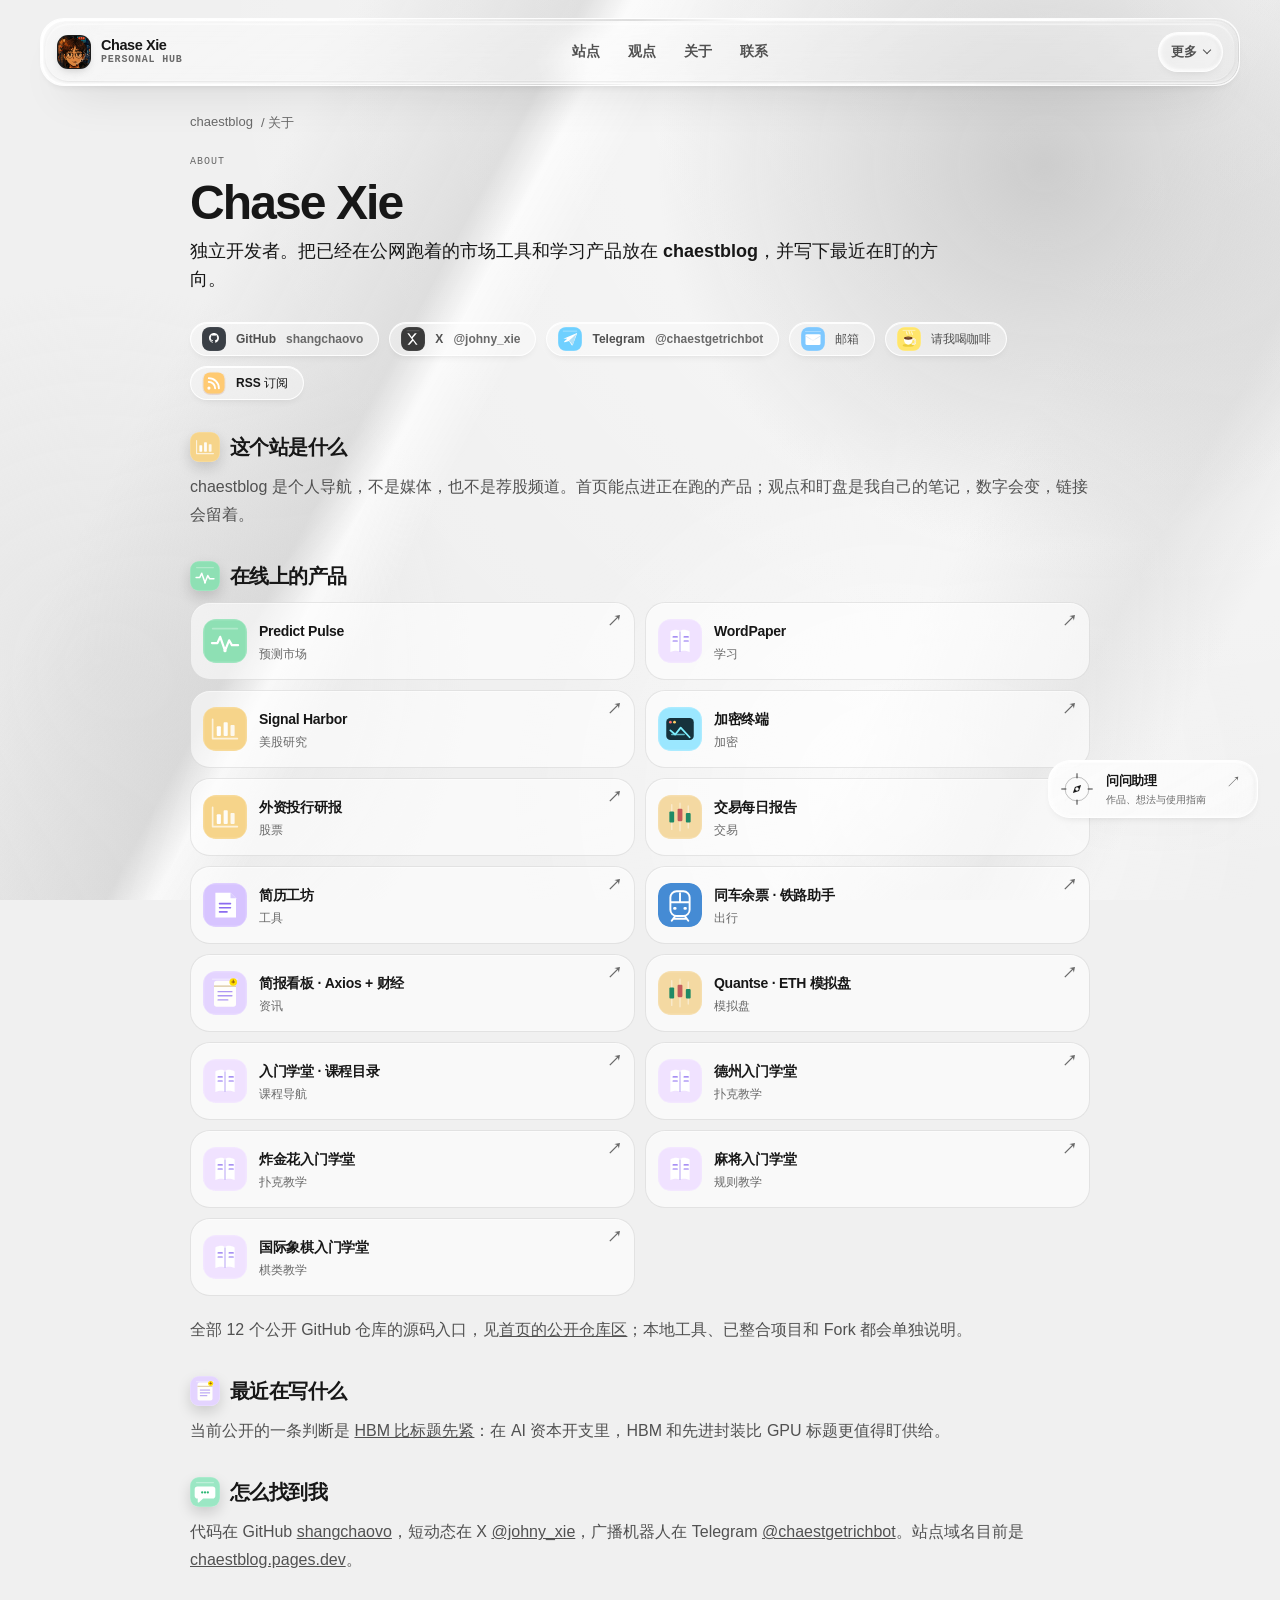
==== commit d527081e: "feat: add public-content AI site assistant" ====
--- a/about/index.html
+++ b/about/index.html
@@ -19,10 +19,11 @@
     <meta name="twitter:title" content="关于 Chase Xie · chaestblog" />
     <meta name="twitter:description" content="独立开发者。做市场工具和学习产品，公开站点写在 chaestblog。" />
     <meta name="twitter:image" content="https://chaestblog.pages.dev/assets/og.jpg" />
-    <link rel="icon" type="image/jpeg" href="/assets/avatar.jpg?v=2026102701" />
-    <link rel="stylesheet" href="/css/themes.css?v=2026102701" />
-    <link rel="stylesheet" href="/css/styles.css?v=2026102701" />
-    <link rel="stylesheet" href="/css/liquid.css?v=2026102701" />
+    <link rel="icon" type="image/jpeg" href="/assets/avatar.jpg?v=2026103101" />
+    <link rel="stylesheet" href="/css/themes.css?v=2026103101" />
+    <link rel="stylesheet" href="/css/styles.css?v=2026103101" />
+    <link rel="stylesheet" href="/css/liquid.css?v=2026103101" />
+    <link rel="stylesheet" href="/css/assistant.css?v=2026103101" />
     <script type="application/ld+json">
       {
         "@context": "https://schema.org",
@@ -138,6 +139,6 @@
         <p>代码在 GitHub <a rel="me" href="https://github.com/shangchaovo">shangchaovo</a>，短动态在 X <a rel="me" href="https://x.com/johny_xie">@johny_xie</a>，广播机器人在 Telegram <a href="https://t.me/chaestgetrichbot" target="_blank" rel="noopener">@chaestgetrichbot</a>。站点域名目前是 <a href="https://chaestblog.pages.dev/">chaestblog.pages.dev</a>。</p>
       </div>
     </main>
-    <script src="/js/page.js?v=2026102701" type="module"></script>
+    <script src="/js/page.js?v=2026103101" type="module"></script>
   </body>
 </html>
--- a/css/assistant.css
+++ b/css/assistant.css
@@ -0,0 +1,154 @@
+.assistant-launcher {
+  position: fixed;
+  right: 22px;
+  bottom: 82px;
+  z-index: 36;
+  display: flex;
+  align-items: center;
+  gap: 10px;
+  min-height: 58px;
+  padding: 8px 16px 8px 9px;
+  border: 1px solid var(--glass-edge);
+  border-radius: 22px;
+  color: var(--ink);
+  background: linear-gradient(150deg, var(--glass-fill), transparent), var(--glass-thick);
+  box-shadow: var(--glass-shadow);
+  -webkit-backdrop-filter: blur(22px) saturate(.7);
+  backdrop-filter: blur(22px) saturate(.7);
+  cursor: pointer;
+  transition: transform .3s var(--ease-out), opacity .2s;
+}
+.assistant-launcher:hover { transform: translateY(-3px); }
+.assistant-launcher:active { transform: scale(.96); }
+.assistant-launcher[aria-expanded="true"] { opacity: 0; pointer-events: none; }
+.assistant-mark { display: grid; place-items: center; width: 38px; height: 38px; }
+.assistant-mark svg { width: 34px; height: 34px; }
+.assistant-launcher-copy { display: grid; gap: 3px; text-align: left; }
+.assistant-launcher-copy strong { font-size: 13px; font-weight: 650; letter-spacing: -.02em; }
+.assistant-launcher-copy small { color: var(--muted); font-size: 10px; }
+.assistant-launcher-arrow { align-self: start; margin: 4px 0 0 10px; color: var(--muted); font-size: 15px; }
+
+dialog.assistant-dialog {
+  position: fixed;
+  inset: auto 22px calc(82px + var(--assistant-keyboard, 0px)) auto;
+  width: min(436px, calc(100vw - 32px));
+  height: min(720px, calc(var(--assistant-vh, 100dvh) - 108px));
+  max-width: none;
+  max-height: none;
+  margin: 0;
+  padding: 0;
+  overflow: hidden;
+  color: var(--ink);
+  border: 1px solid var(--glass-edge);
+  border-radius: 30px;
+  background: var(--glass-thick);
+  box-shadow: var(--glass-shadow), 0 28px 100px -26px rgba(0, 0, 0, .26);
+  -webkit-backdrop-filter: blur(28px) saturate(.65);
+  backdrop-filter: blur(28px) saturate(.65);
+}
+.assistant-dialog::backdrop { background: rgba(0, 0, 0, .12); }
+.assistant-dialog[open] { animation: assistant-enter .4s var(--ease-out); }
+.assistant-shell { display: flex; flex-direction: column; height: 100%; min-height: 0; }
+.assistant-header { display: flex; align-items: center; gap: 10px; flex: 0 0 auto; padding: 19px 20px 17px; border-bottom: 1px solid var(--line); }
+.assistant-avatar { display: grid; place-items: center; width: 40px; height: 40px; border: 1px solid var(--line); border-radius: 14px; background: var(--chip); }
+.assistant-avatar svg { width: 30px; height: 30px; }
+.assistant-heading { flex: 1; }
+.assistant-eyebrow { color: var(--muted); font-family: var(--font-mono); font-size: 9px; font-weight: 500; letter-spacing: .13em; }
+.assistant-heading h2 { display: flex; align-items: center; gap: 7px; margin: 4px 0 0; font-size: 15px; font-weight: 650; letter-spacing: -.025em; }
+.assistant-heading h2 span { padding: 2px 5px; border: 1px solid var(--line-strong); border-radius: 5px; font-family: var(--font-mono); font-size: 8px; font-weight: 500; color: var(--sub); }
+.assistant-icon-btn { display: grid; place-items: center; width: 34px; height: 36px; padding: 8px; border: 0; border-radius: 11px; background: transparent; color: var(--sub); cursor: pointer; transition: background .16s, color .16s; }
+.assistant-icon-btn svg { width: 18px; height: 18px; }
+.assistant-icon-btn:hover { background: var(--chip); color: var(--ink); }
+.assistant-icon-btn:disabled { opacity: .28; cursor: default; }
+.assistant-scroll { flex: 1; min-height: 0; overflow-y: auto; overscroll-behavior: contain; scrollbar-width: thin; scrollbar-color: var(--line-strong) transparent; }
+.assistant-welcome { position: relative; padding: 27px 26px 20px; }
+.assistant-welcome-mark { position: absolute; right: 27px; top: 25px; width: 44px; height: 44px; opacity: .65; }
+.assistant-welcome-mark > svg { width: 44px; height: 44px; }
+.assistant-mark-star { position: absolute; right: -7px; top: -6px; color: var(--muted); font-size: 16px; }
+.assistant-welcome > .assistant-eyebrow { margin: 0 0 10px; font-size: 8px; letter-spacing: .17em; }
+.assistant-welcome h3 { margin: 0 0 12px; font-family: var(--font-display); font-size: 30px; font-weight: 580; line-height: 1.37; letter-spacing: -.055em; }
+.assistant-welcome h3 > span { color: var(--muted); }
+.assistant-welcome #assistantDescription { margin: 0; color: var(--sub); font-size: 12px; line-height: 1.85; }
+.assistant-suggestions { display: grid; gap: 8px; margin-top: 25px; }
+.assistant-suggestions > button { display: flex; align-items: center; gap: 12px; min-height: 60px; padding: 11px 13px; color: var(--ink); text-align: left; background: var(--chip); border: 1px solid var(--line); border-radius: 14px; cursor: pointer; transition: background .2s, border-color .2s, transform .25s var(--ease-out); }
+.assistant-suggestions > button:hover { border-color: var(--line-strong); background: color-mix(in srgb, var(--chip) 85%, var(--bg-0)); transform: translateX(3px); }
+.assistant-suggestions > button:active { transform: scale(.985); }
+.assistant-suggestion-number { align-self: start; margin-top: 3px; font-family: var(--font-mono); color: var(--muted); font-size: 9px; }
+.assistant-suggestions strong { display: block; font-size: 12px; font-weight: 550; }
+.assistant-suggestions small { display: block; margin-top: 4px; color: var(--muted); font-size: 10px; }
+.assistant-suggestion-arrow { margin-left: auto; color: var(--muted); font-size: 16px; }
+.assistant-public-note { display: flex; align-items: center; gap: 6px; margin-top: 18px; color: var(--muted); font-size: 9px; line-height: 1.6; }
+.assistant-public-note svg { flex: 0 0 auto; width: 12px; height: 12px; }
+
+.assistant-messages { padding: 0 22px; }
+.assistant-messages:empty { padding: 0; }
+.assistant-message { margin: 22px 0; font-size: 13px; line-height: 1.9; overflow-wrap: anywhere; }
+.assistant-message-user { display: flex; justify-content: flex-end; padding-left: 28px; }
+.assistant-user-text { max-width: 100%; padding: 10px 15px; border: 1px solid var(--line); border-radius: 18px 18px 5px 18px; color: var(--ink); background: color-mix(in srgb, var(--ink) 6%, transparent); white-space: pre-wrap; }
+.assistant-answer-label { display: flex; align-items: center; gap: 6px; margin-bottom: 10px; color: var(--muted); font-size: 10px; }
+.assistant-answer-label > span { width: 20px; height: 20px; }
+.assistant-answer-label svg { width: 20px; height: 20px; }
+.assistant-answer p { margin: 0 0 12px; }
+.assistant-answer p:last-child { margin-bottom: 0; }
+.assistant-answer h4 { margin: 17px 0 8px; font-size: 14px; line-height: 1.6; }
+.assistant-answer ul { margin: 7px 0 14px; padding-left: 18px; }
+.assistant-answer li { margin-bottom: 7px; padding-left: 2px; }
+.assistant-answer strong { font-weight: 650; }
+.assistant-answer code { padding: 2px 5px; border-radius: 5px; background: var(--chip); font-family: var(--font-mono); font-size: .9em; }
+.assistant-cite { display: inline-flex; align-items: center; justify-content: center; position: relative; top: -2px; min-width: 17px; height: 17px; margin: 0 2px; padding: 0 3px; color: var(--sub); background: var(--chip); border: 1px solid var(--line-strong); border-radius: 5px; text-decoration: none; font-family: var(--font-mono); font-size: 9px; line-height: 1; }
+.assistant-cite:hover { color: var(--article-link); border-color: currentColor; }
+.assistant-answer-footer { margin-top: 12px; }
+.assistant-sources { display: flex; flex-wrap: wrap; gap: 6px; padding-top: 12px; border-top: 1px solid var(--line); }
+.assistant-sources > span { flex-basis: 100%; margin-bottom: 2px; color: var(--muted); font-size: 9px; }
+.assistant-source { display: inline-flex; align-items: center; gap: 8px; max-width: 100%; padding: 3px 8px; border: 1px solid var(--line); border-radius: 7px; color: var(--sub); font-size: 10px; text-decoration: none; line-height: 1.7; }
+.assistant-source:hover { border-color: var(--line-strong); color: var(--ink); }
+.assistant-source > span { color: var(--muted); }
+.assistant-text-btn { min-height: 32px; margin: 4px 8px 0 0; padding: 2px 0; color: var(--muted); border: 0; background: transparent; font-size: 10px; cursor: pointer; }
+.assistant-text-btn:hover { color: var(--ink); }
+.assistant-message-note { margin: 0; color: var(--muted); font-size: 11px; }
+.assistant-thinking { display: flex; align-items: center; gap: 4px; min-height: 30px; color: var(--muted); }
+.assistant-thinking > span { width: 4px; height: 4px; border-radius: 50%; background: currentColor; animation: assistant-think 1.1s ease-in-out infinite; }
+.assistant-thinking > span:nth-child(2) { animation-delay: .15s; }
+.assistant-thinking > span:nth-child(3) { animation-delay: .3s; }
+.assistant-thinking em { margin-left: 6px; font-size: 11px; font-style: normal; }
+.assistant-composer { flex: 0 0 auto; padding: 14px 18px 12px; border-top: 1px solid var(--line); }
+.assistant-input-wrap { display: flex; align-items: flex-end; gap: 8px; min-height: 50px; padding: 7px; border: 1px solid var(--line-strong); border-radius: 18px; background: var(--chip); transition: border-color .2s; }
+.assistant-input-wrap:focus-within { border-color: var(--muted); }
+.assistant-input-wrap textarea { flex: 1; min-width: 0; min-height: 34px; max-height: 108px; margin: 0; padding: 7px 5px 5px 7px; border: 0; outline: 0; resize: none; background: transparent; color: var(--ink); font-size: 13px; line-height: 1.6; scrollbar-width: thin; }
+.assistant-input-wrap textarea::placeholder { color: var(--muted); }
+.assistant-send { display: grid; place-items: center; flex: 0 0 auto; width: 34px; height: 34px; padding: 7px; border: 0; border-radius: 12px; background: var(--ink); color: var(--bg-0); cursor: pointer; transition: opacity .2s, transform .2s; }
+.assistant-send svg { width: 20px; height: 20px; }
+.assistant-send:disabled { opacity: .2; cursor: default; }
+.assistant-send:not(:disabled):active { transform: scale(.92); }
+.assistant-composer-meta { display: flex; justify-content: space-between; gap: 10px; margin: 9px 4px 0; color: var(--muted); font-size: 9px; }
+.assistant-enter-hint { font-family: var(--font-mono); }
+body.admin .assistant-launcher { visibility: hidden; }
+@keyframes assistant-enter { from { opacity: 0; transform: translateY(18px) scale(.97); } to { opacity: 1; transform: none; } }
+@keyframes assistant-think { 0%, 75%, 100% { opacity: .35; transform: translateY(0); } 35% { opacity: 1; transform: translateY(-3px); } }
+@media (max-width: 600px) {
+  .assistant-launcher { right: 16px; bottom: 78px; gap: 6px; min-height: 48px; padding: 5px 13px 5px 6px; border-radius: 18px; }
+  .assistant-launcher-copy small, .assistant-launcher-arrow { display: none; }
+  .assistant-launcher-copy strong { font-size: 12px; }
+  dialog.assistant-dialog { inset: auto 8px calc(8px + var(--assistant-keyboard, 0px)) 8px; width: auto; height: min(740px, calc(var(--assistant-vh, 100dvh) - 22px)); border-radius: 26px; }
+  .assistant-dialog::backdrop { background: rgba(0, 0, 0, .28); }
+  .assistant-header { padding: 16px 18px; }
+  .assistant-welcome { padding: 26px 23px 20px; }
+  .assistant-welcome h3 { font-size: 29px; }
+  .assistant-composer { padding-bottom: max(14px, env(safe-area-inset-bottom)); }
+  .assistant-input-wrap textarea { font-size: 16px; }
+  .assistant-enter-hint { display: none; }
+}
+@media (max-height: 730px) and (min-width: 601px) {
+  dialog.assistant-dialog { bottom: calc(16px + var(--assistant-keyboard, 0px)); height: calc(var(--assistant-vh, 100dvh) - 32px); }
+}
+@media (prefers-reduced-motion: reduce) {
+  .assistant-dialog[open], .assistant-thinking > span { animation: none; }
+  .assistant-launcher, .assistant-suggestions > button, .assistant-send { transition: none; }
+  .assistant-launcher:hover, .assistant-suggestions > button:hover { transform: none; }
+}
+@media (prefers-reduced-transparency: reduce) {
+  .assistant-launcher, dialog.assistant-dialog { -webkit-backdrop-filter: none; backdrop-filter: none; background: var(--bg-0); }
+}
+@supports not ((backdrop-filter: blur(1px)) or (-webkit-backdrop-filter: blur(1px))) {
+  .assistant-launcher, dialog.assistant-dialog { background: var(--bg-0); }
+}
